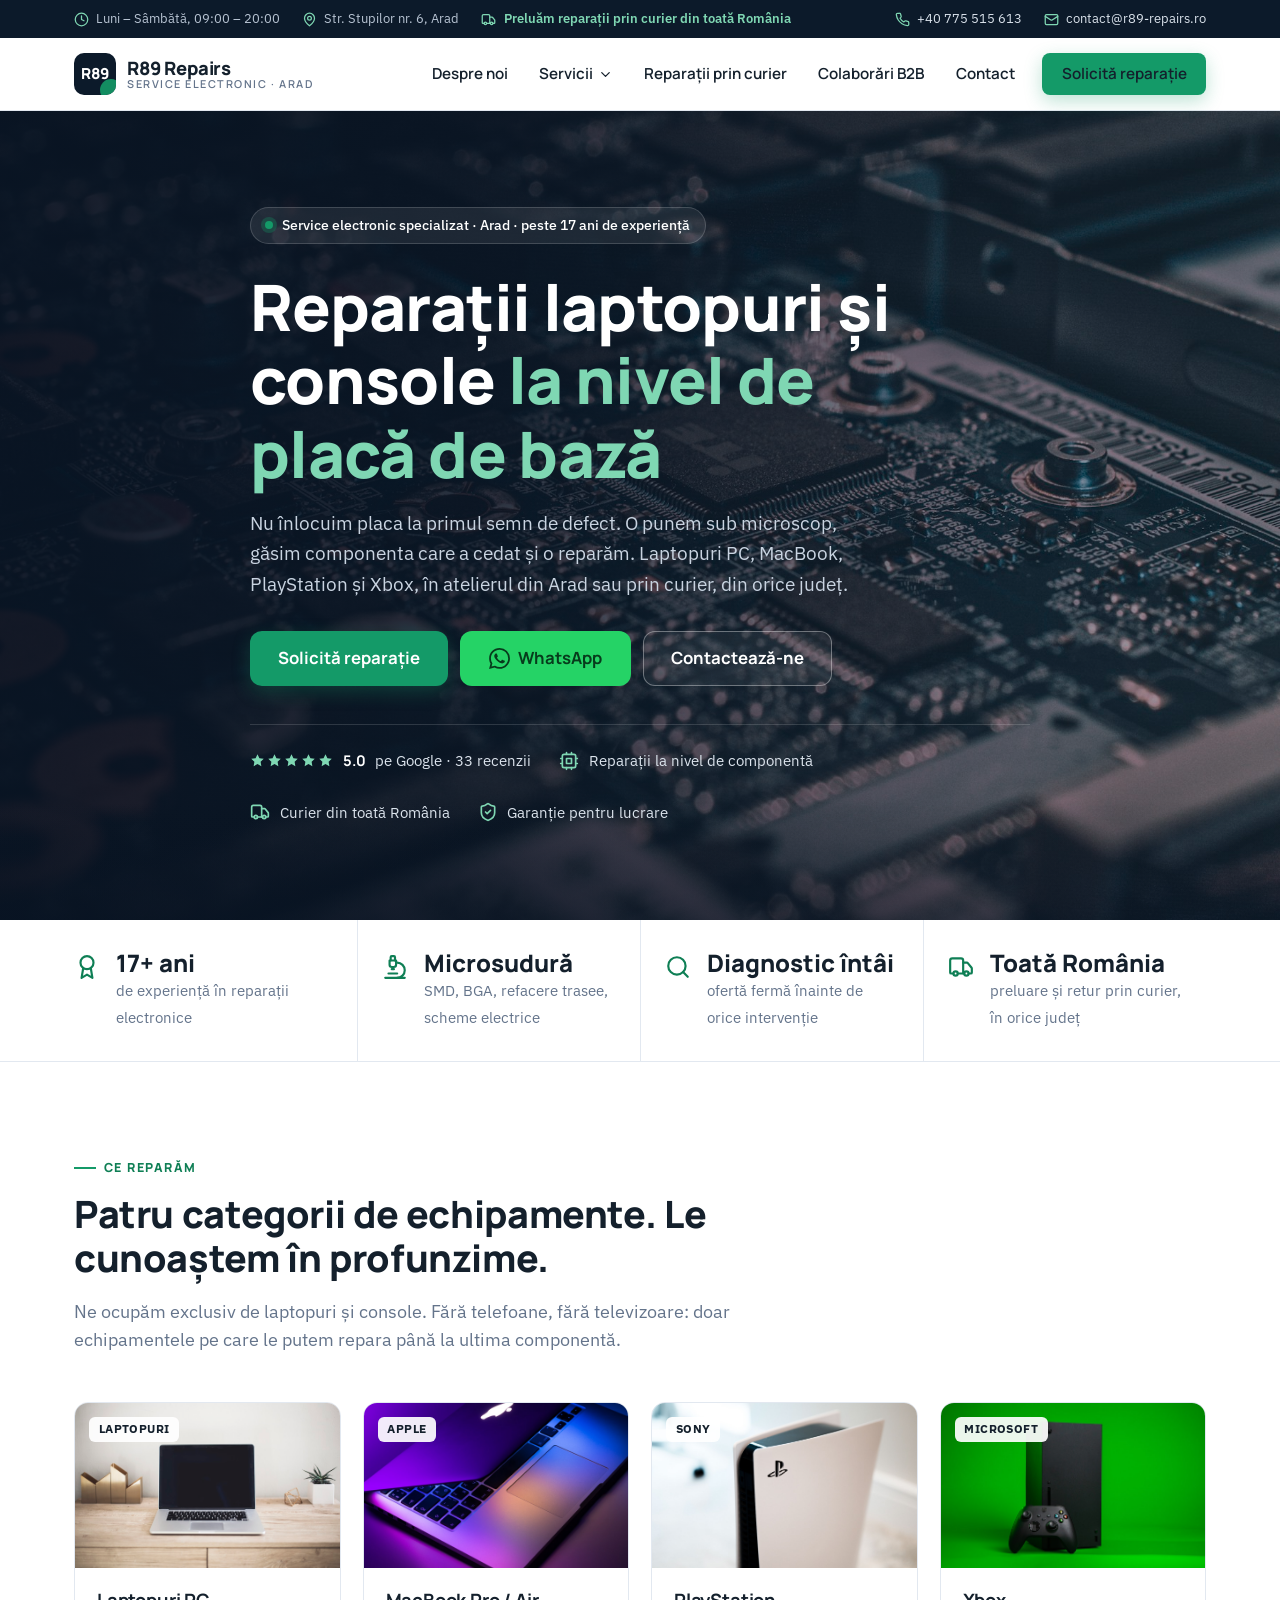
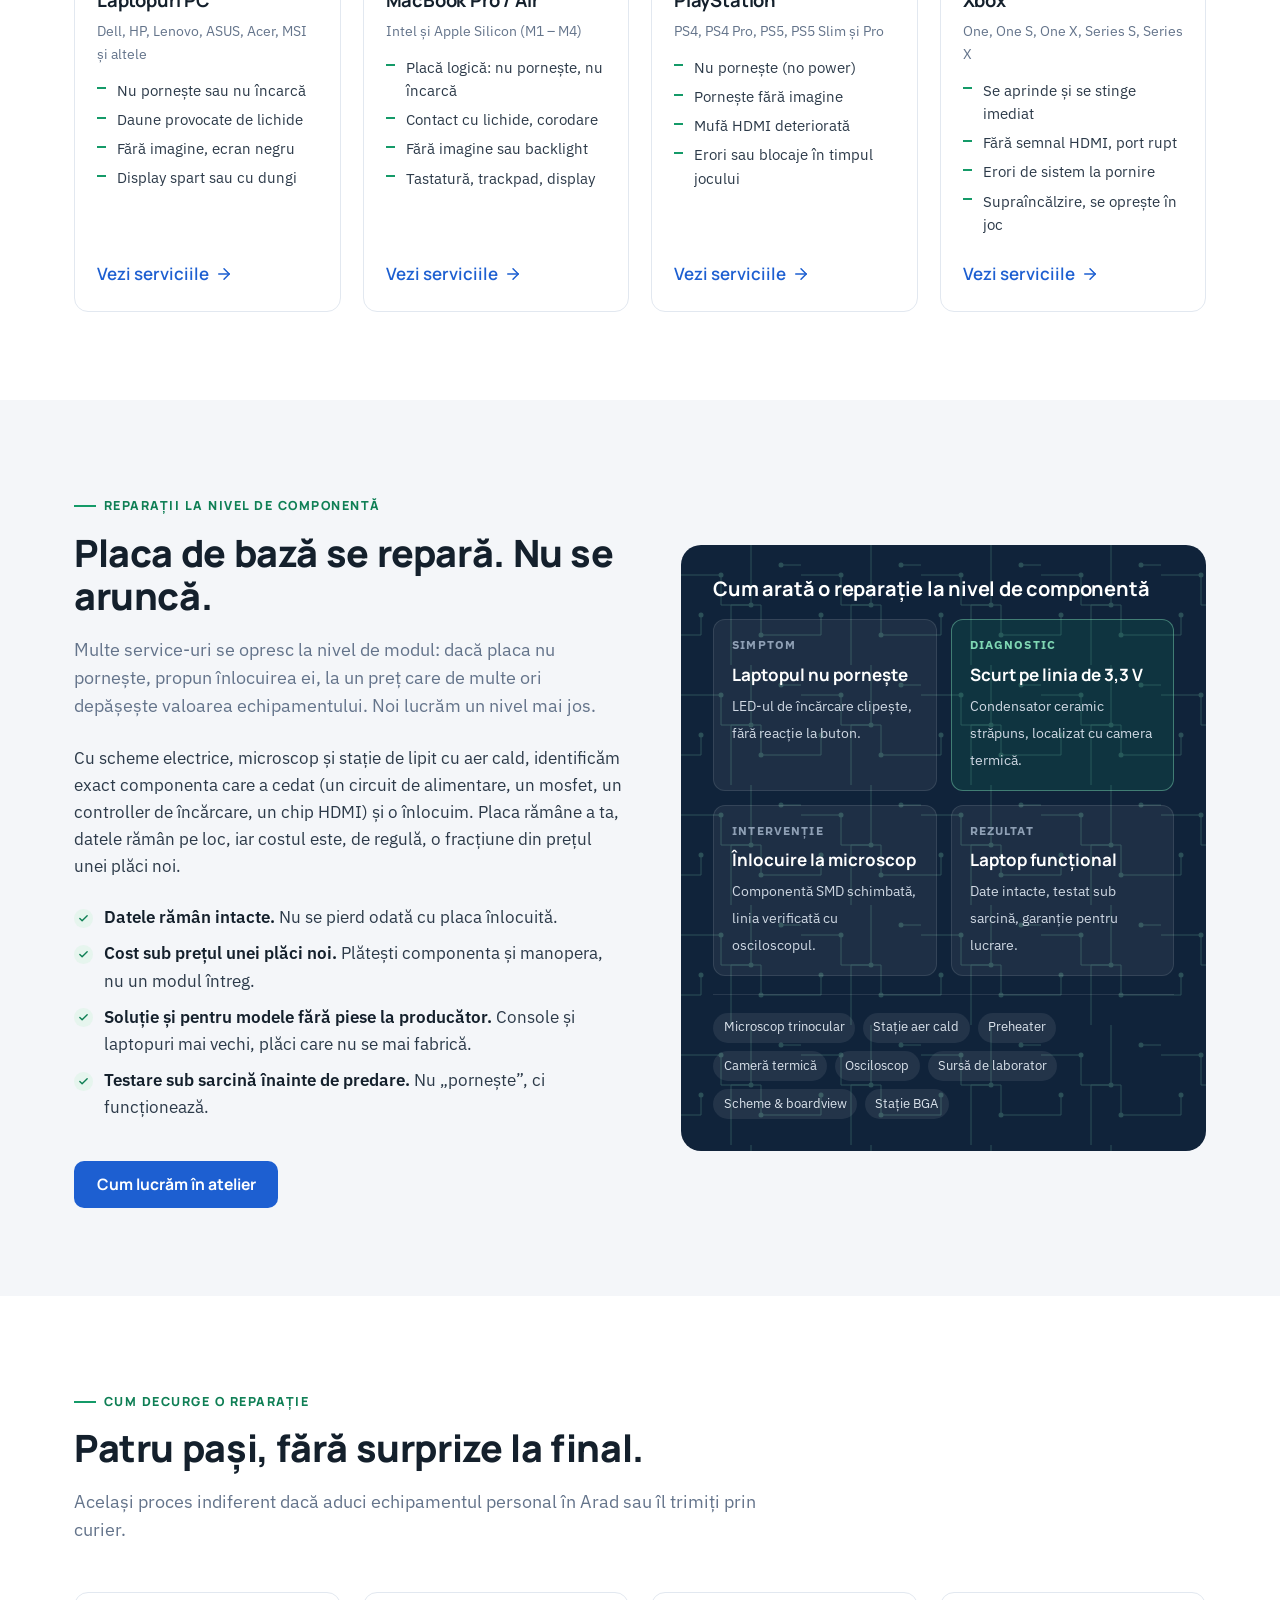
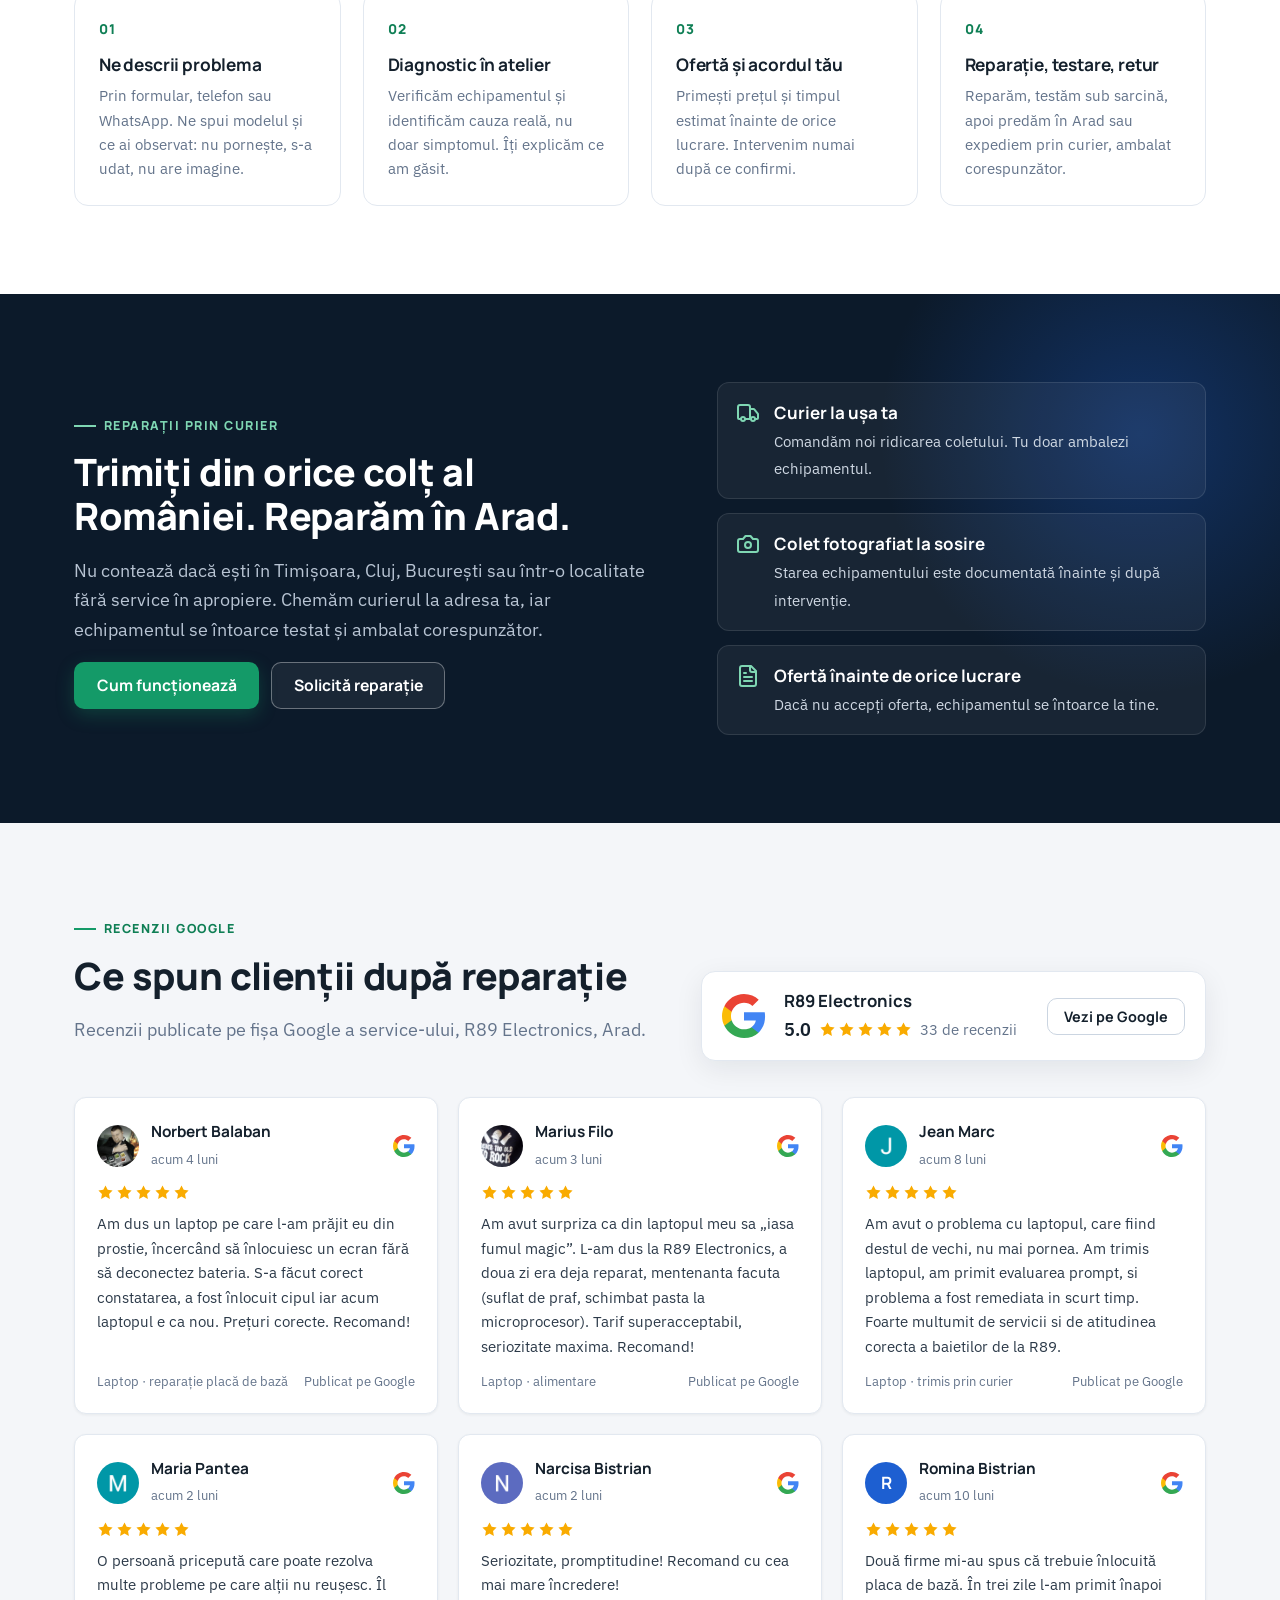
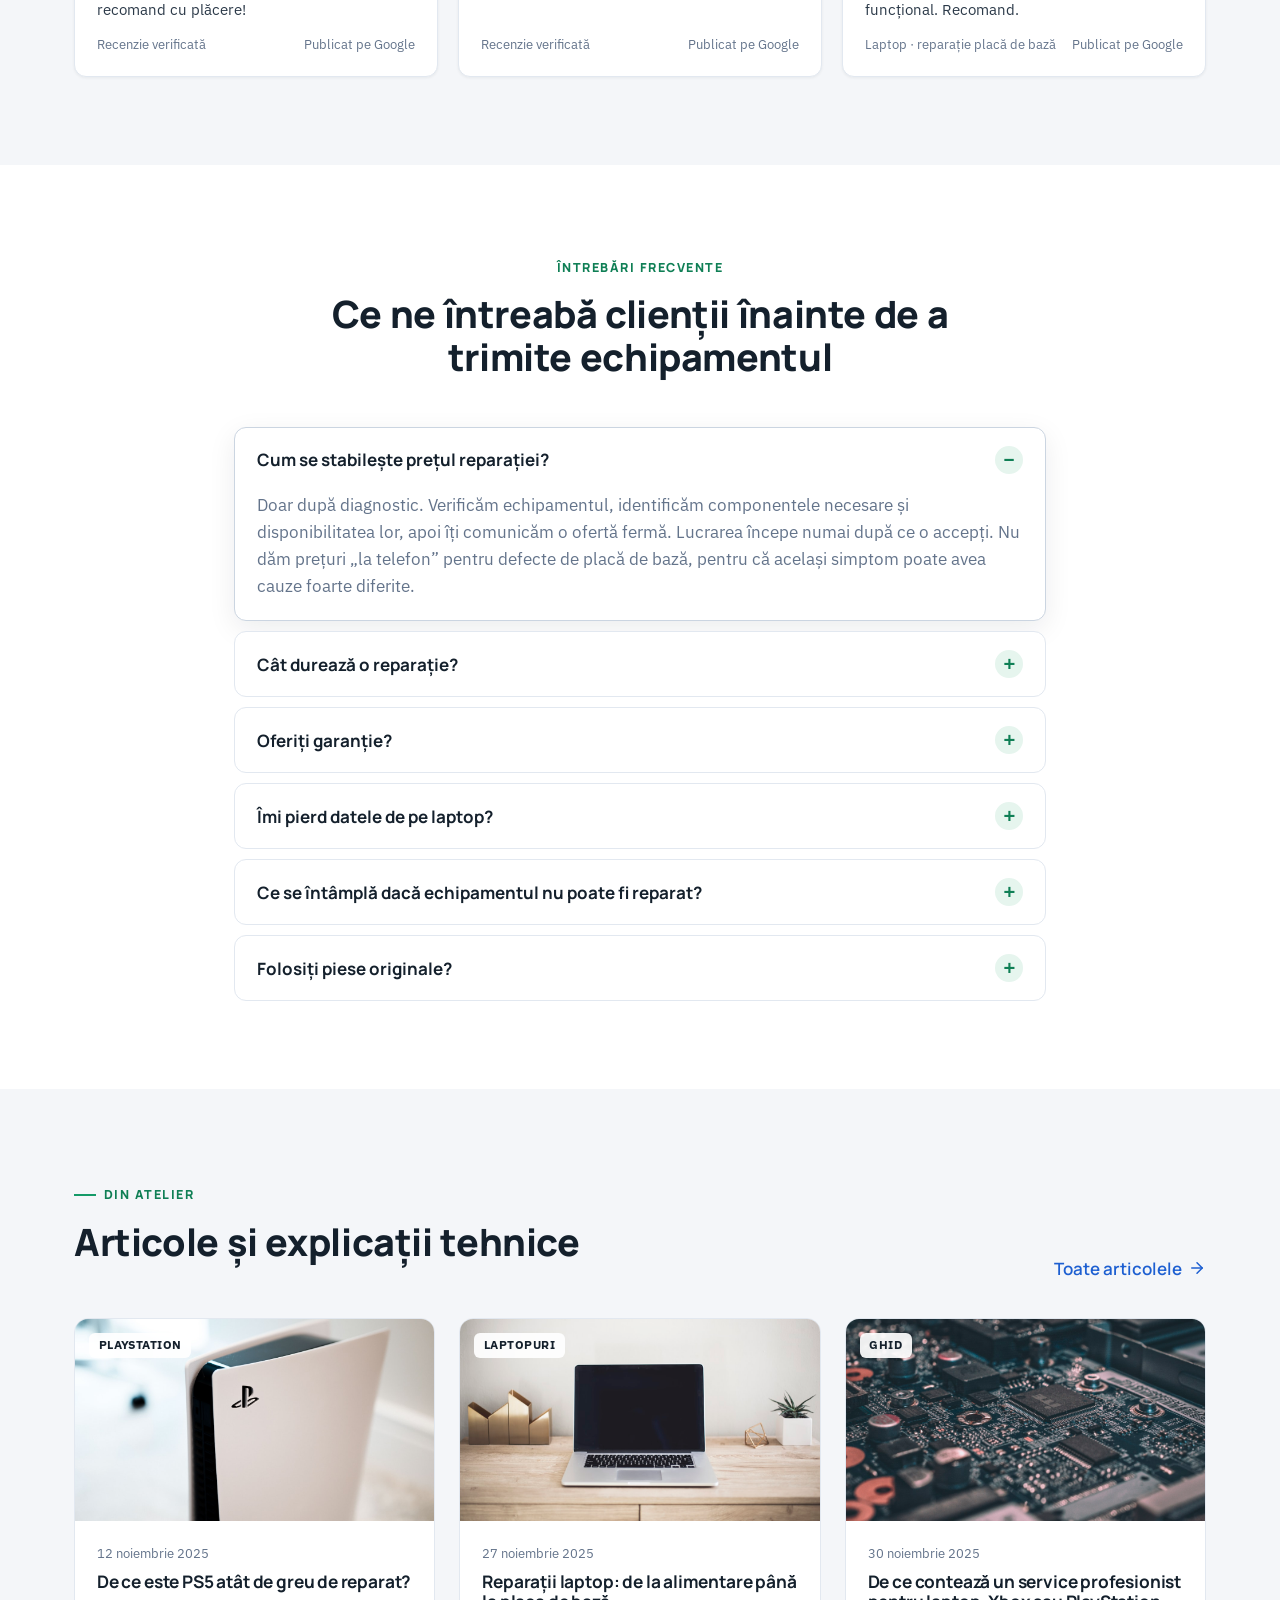
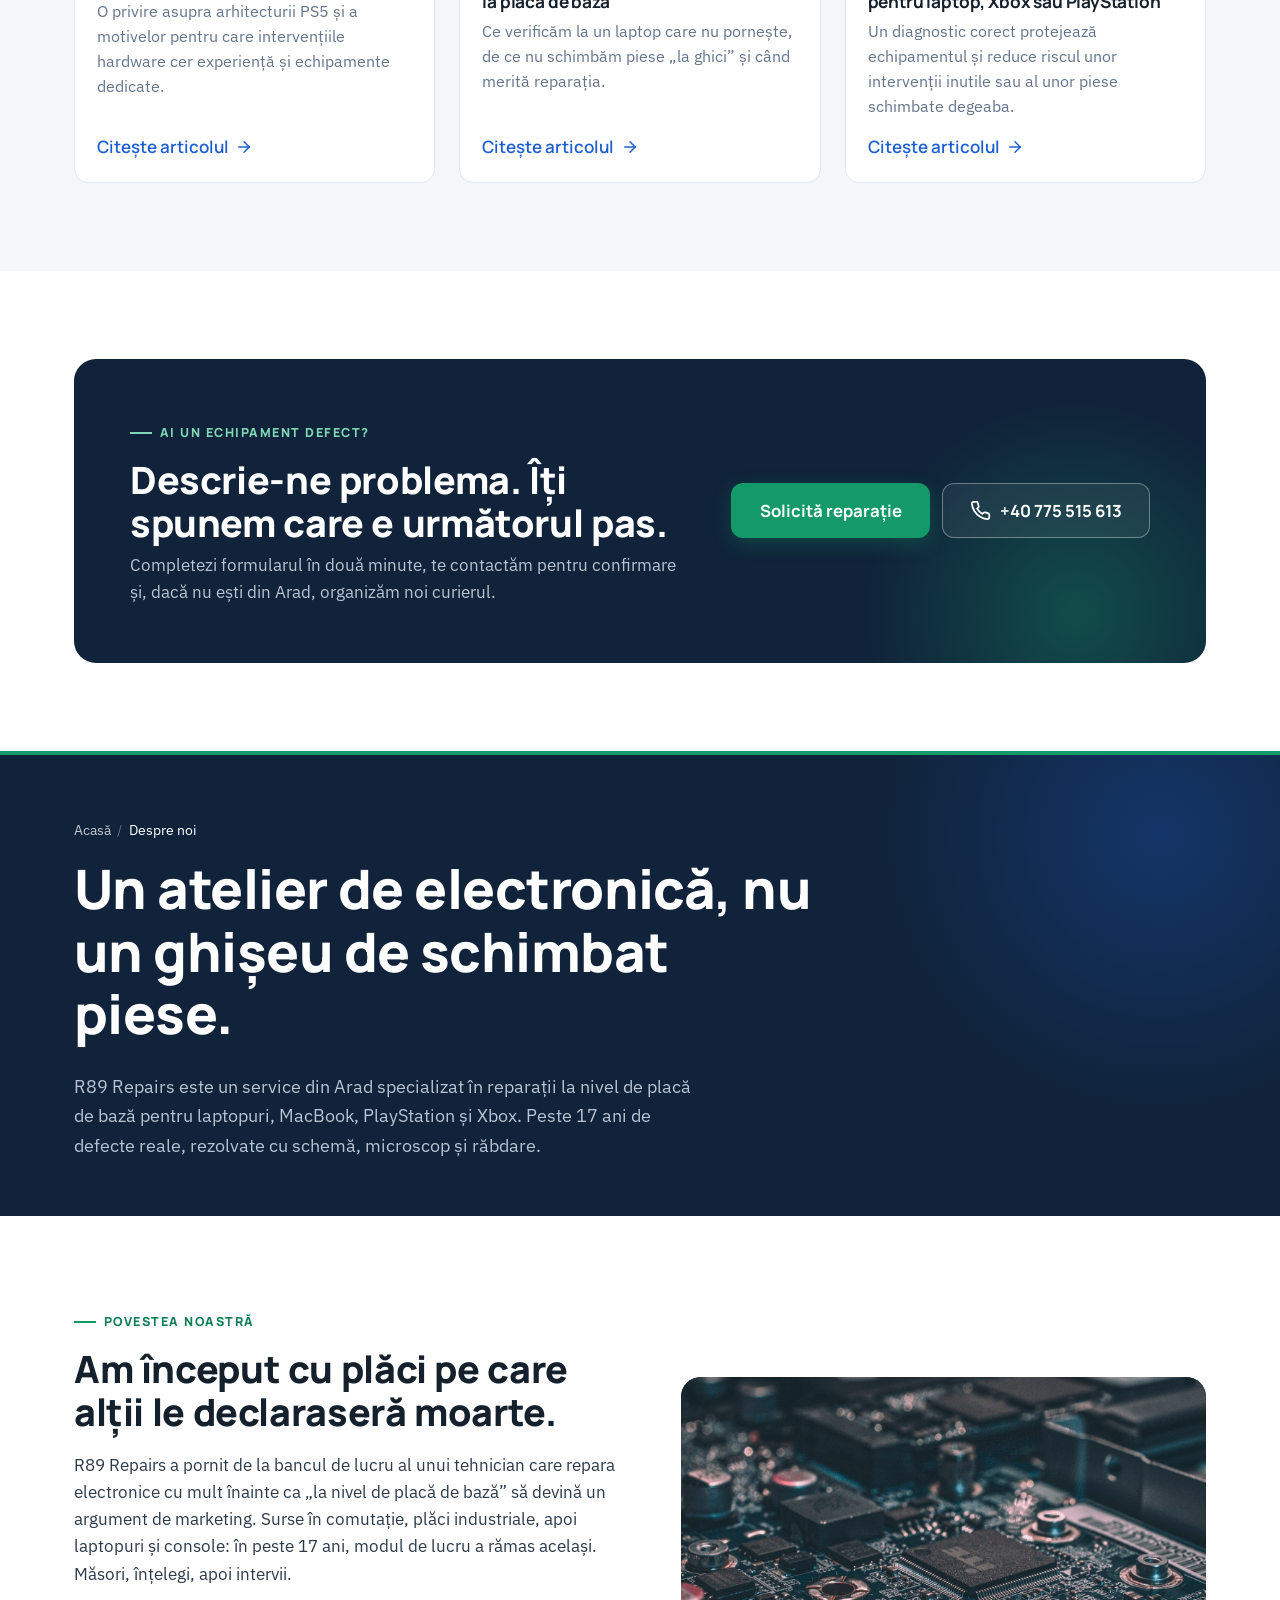
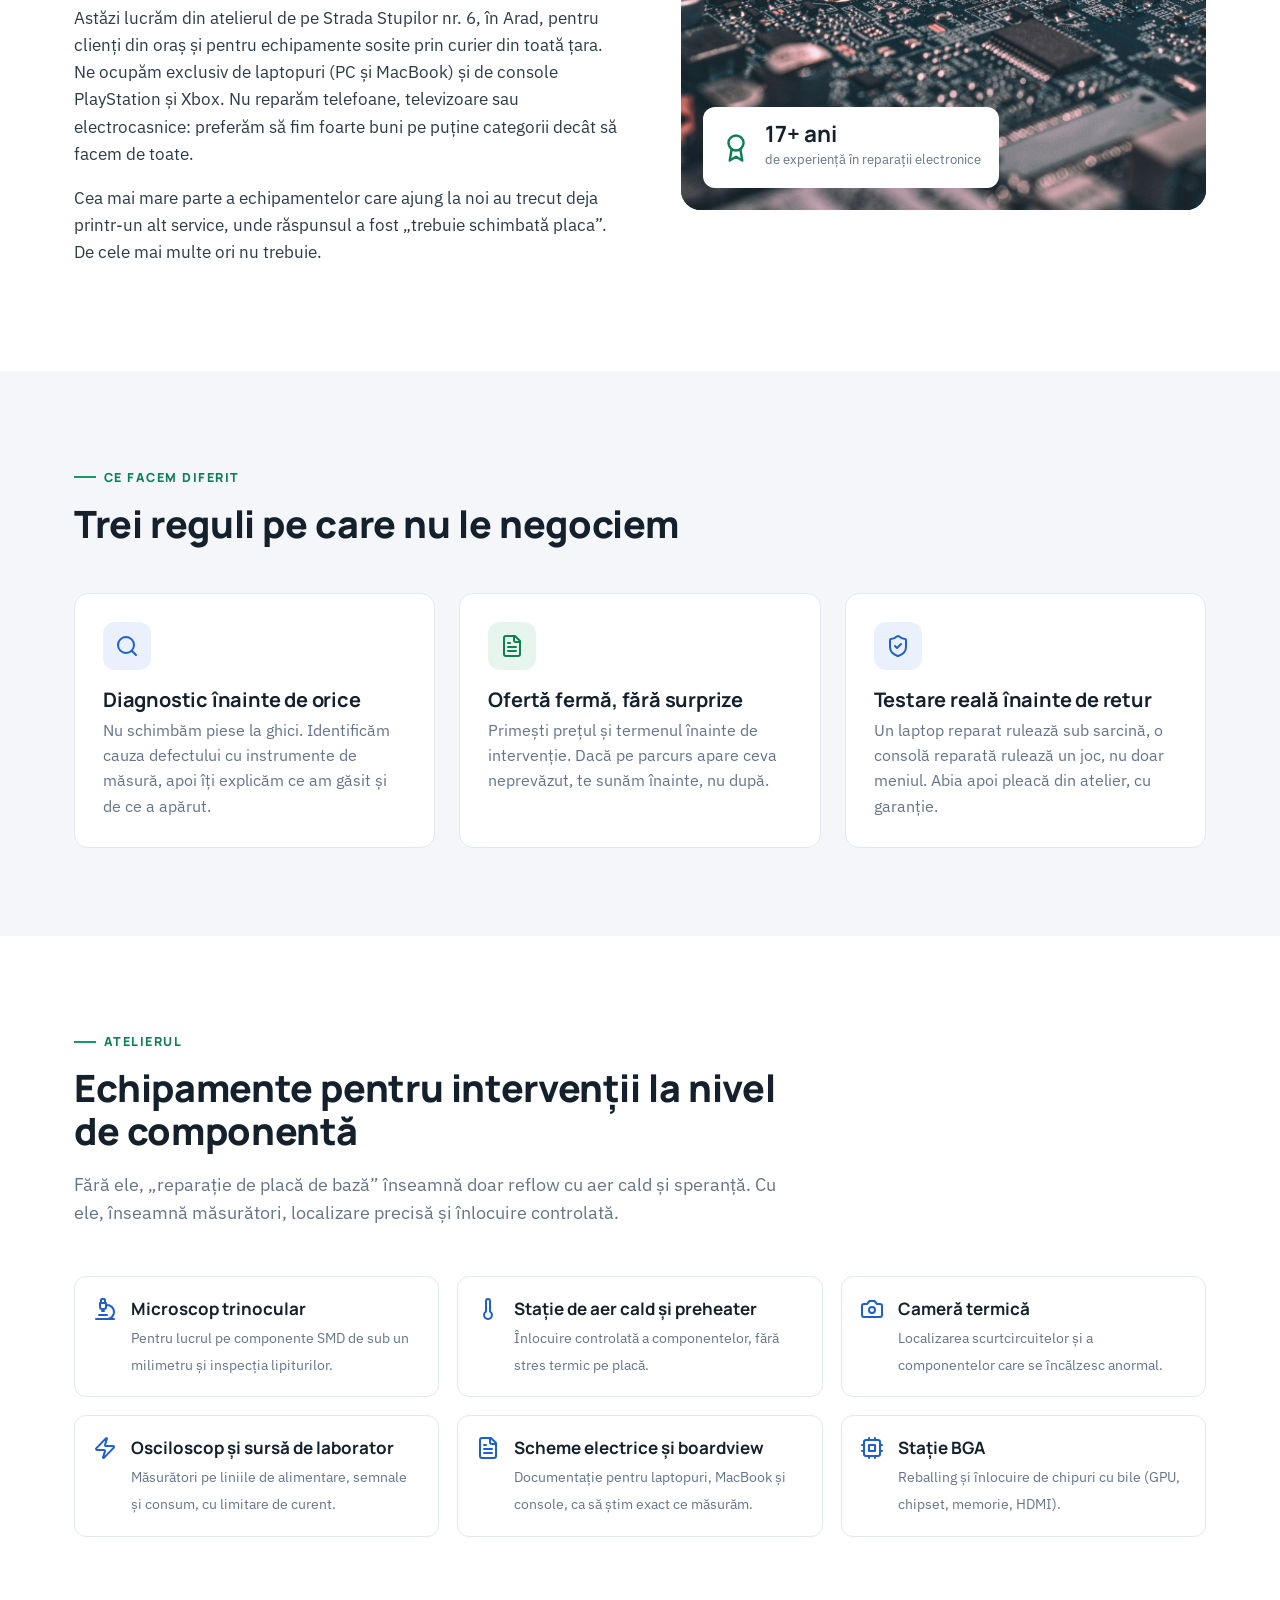
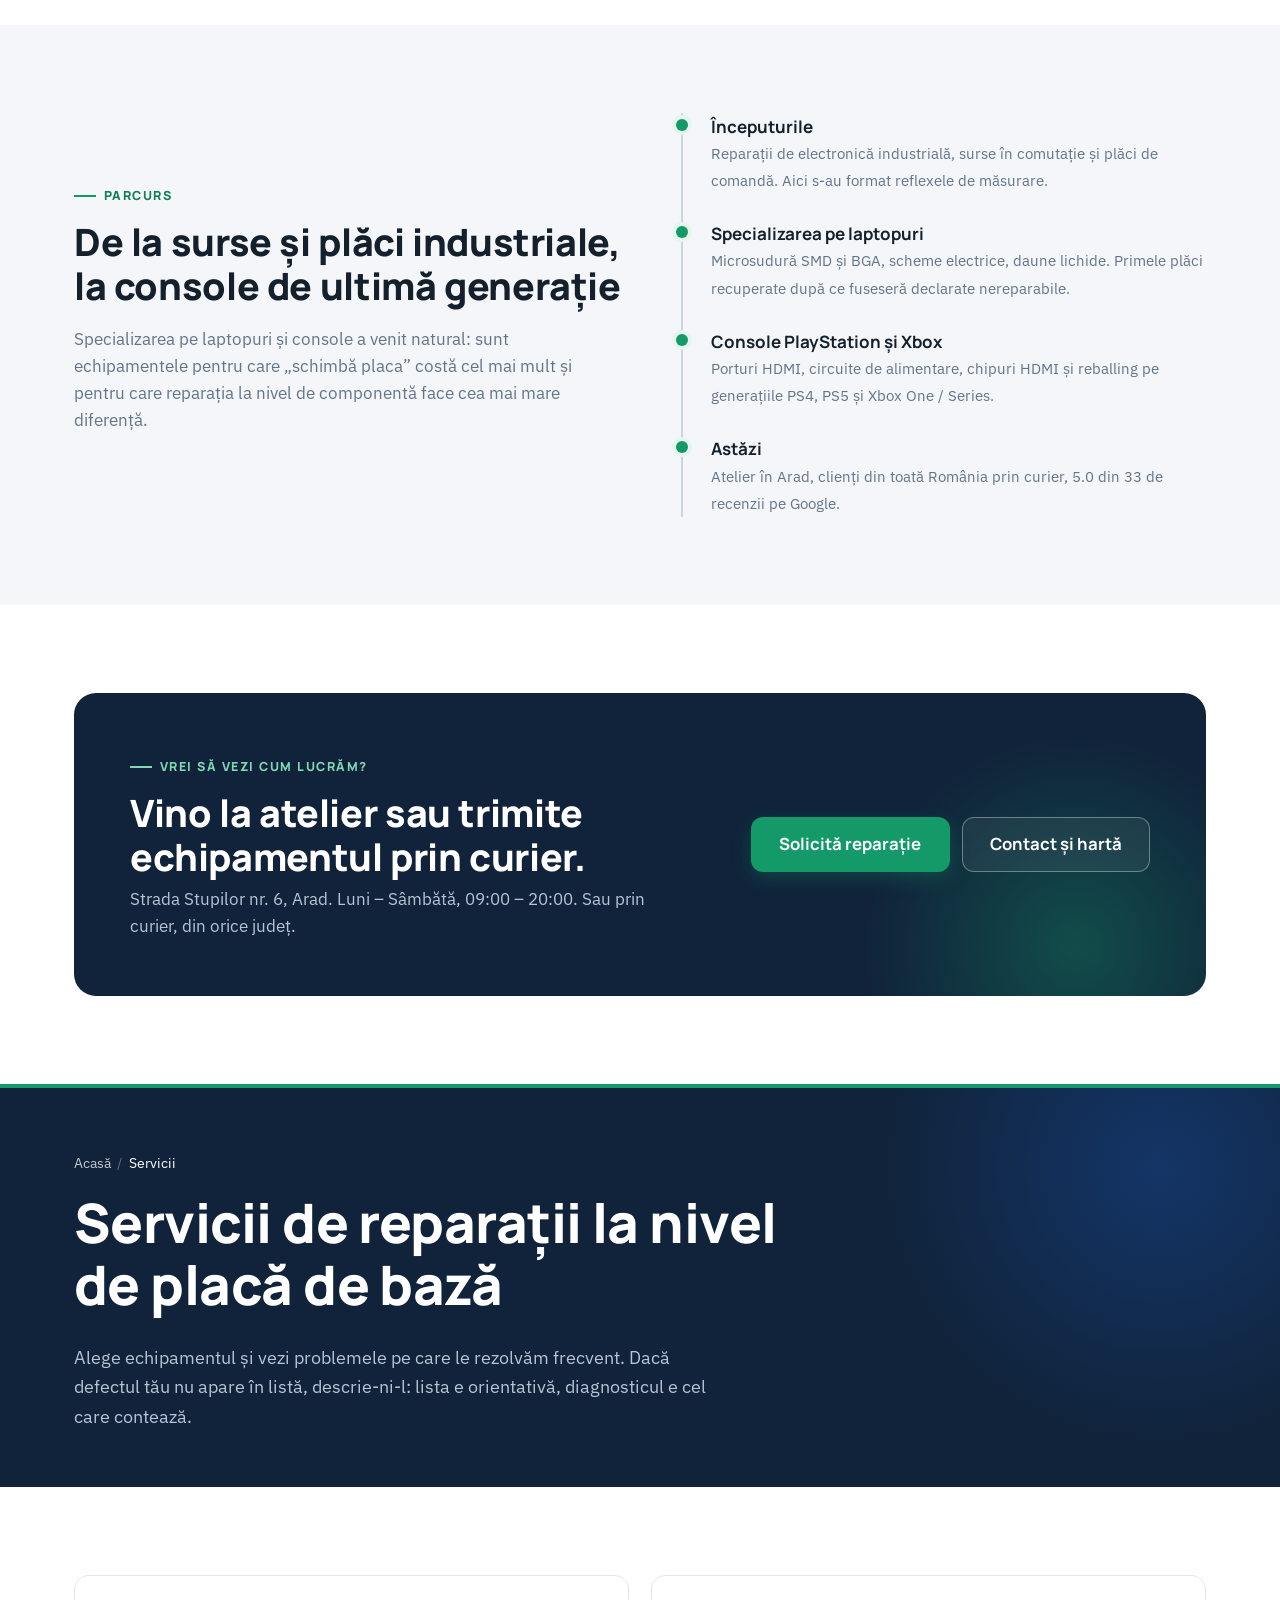
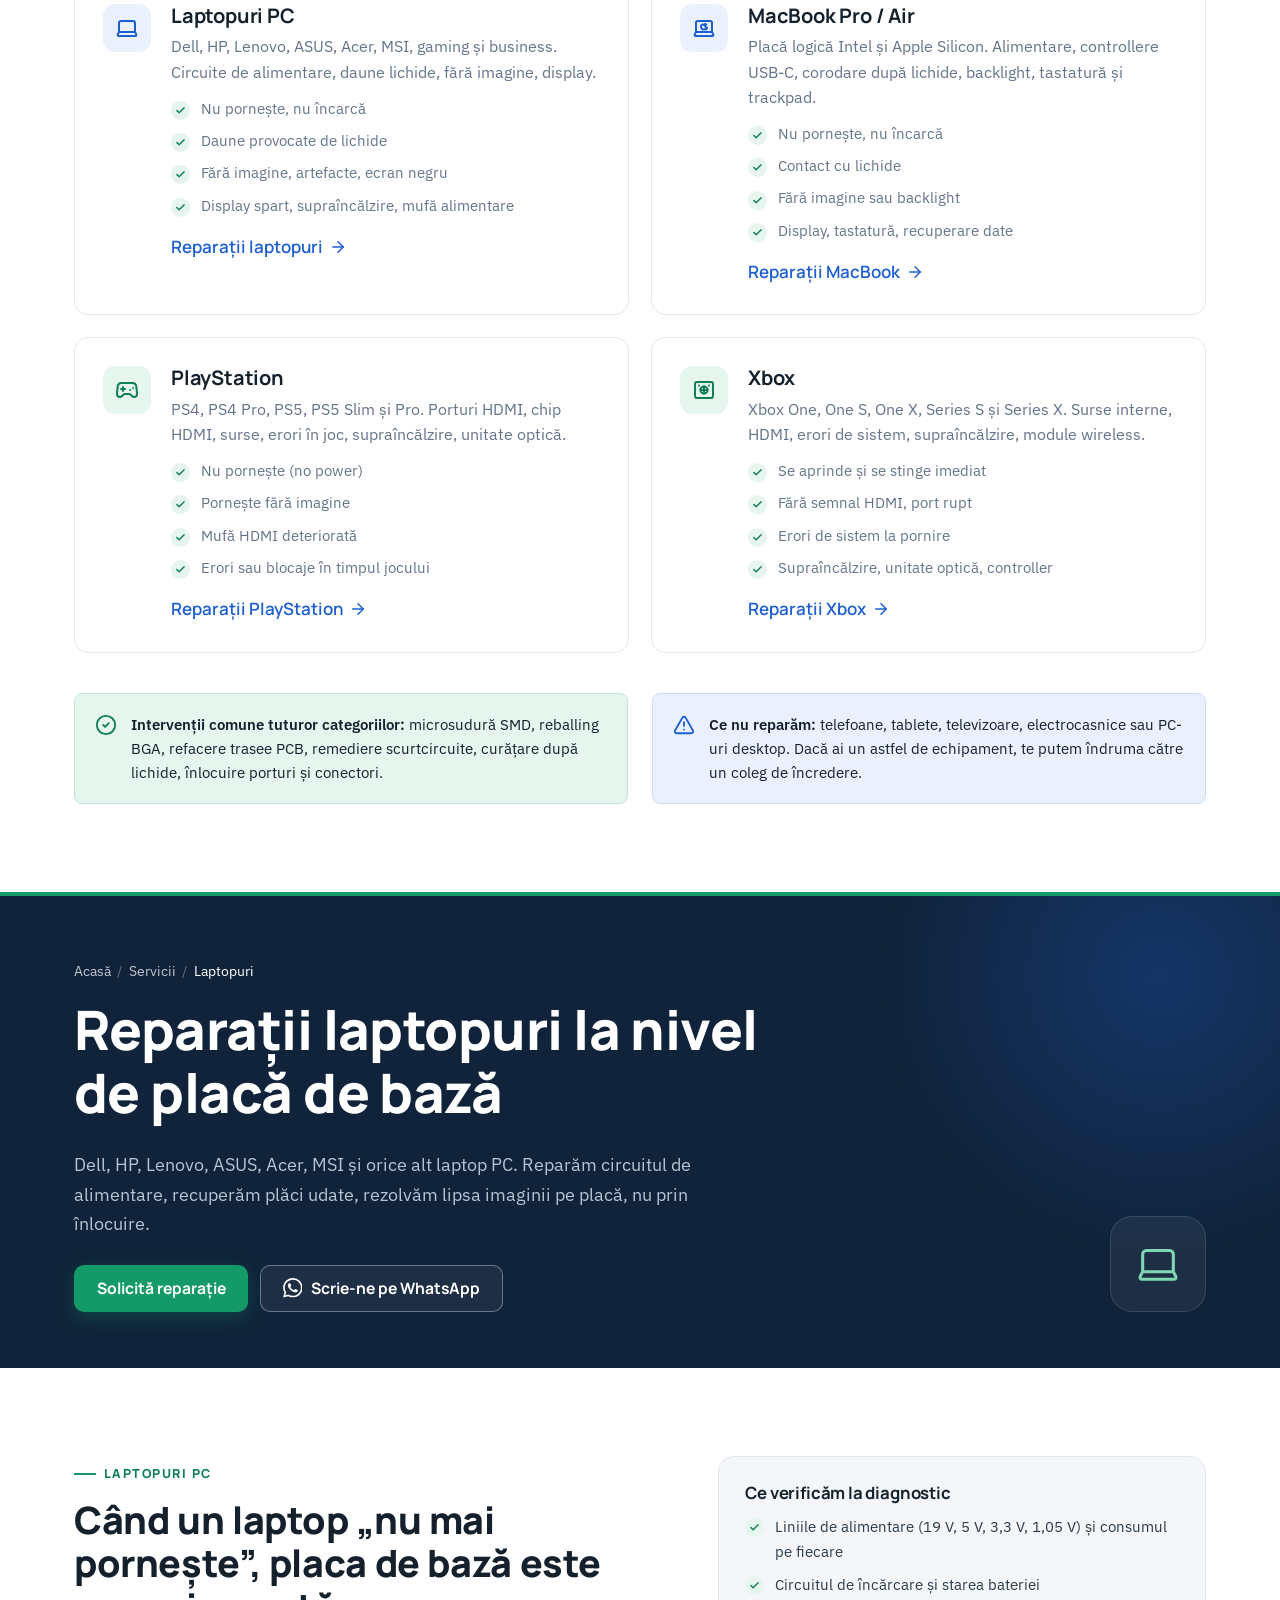
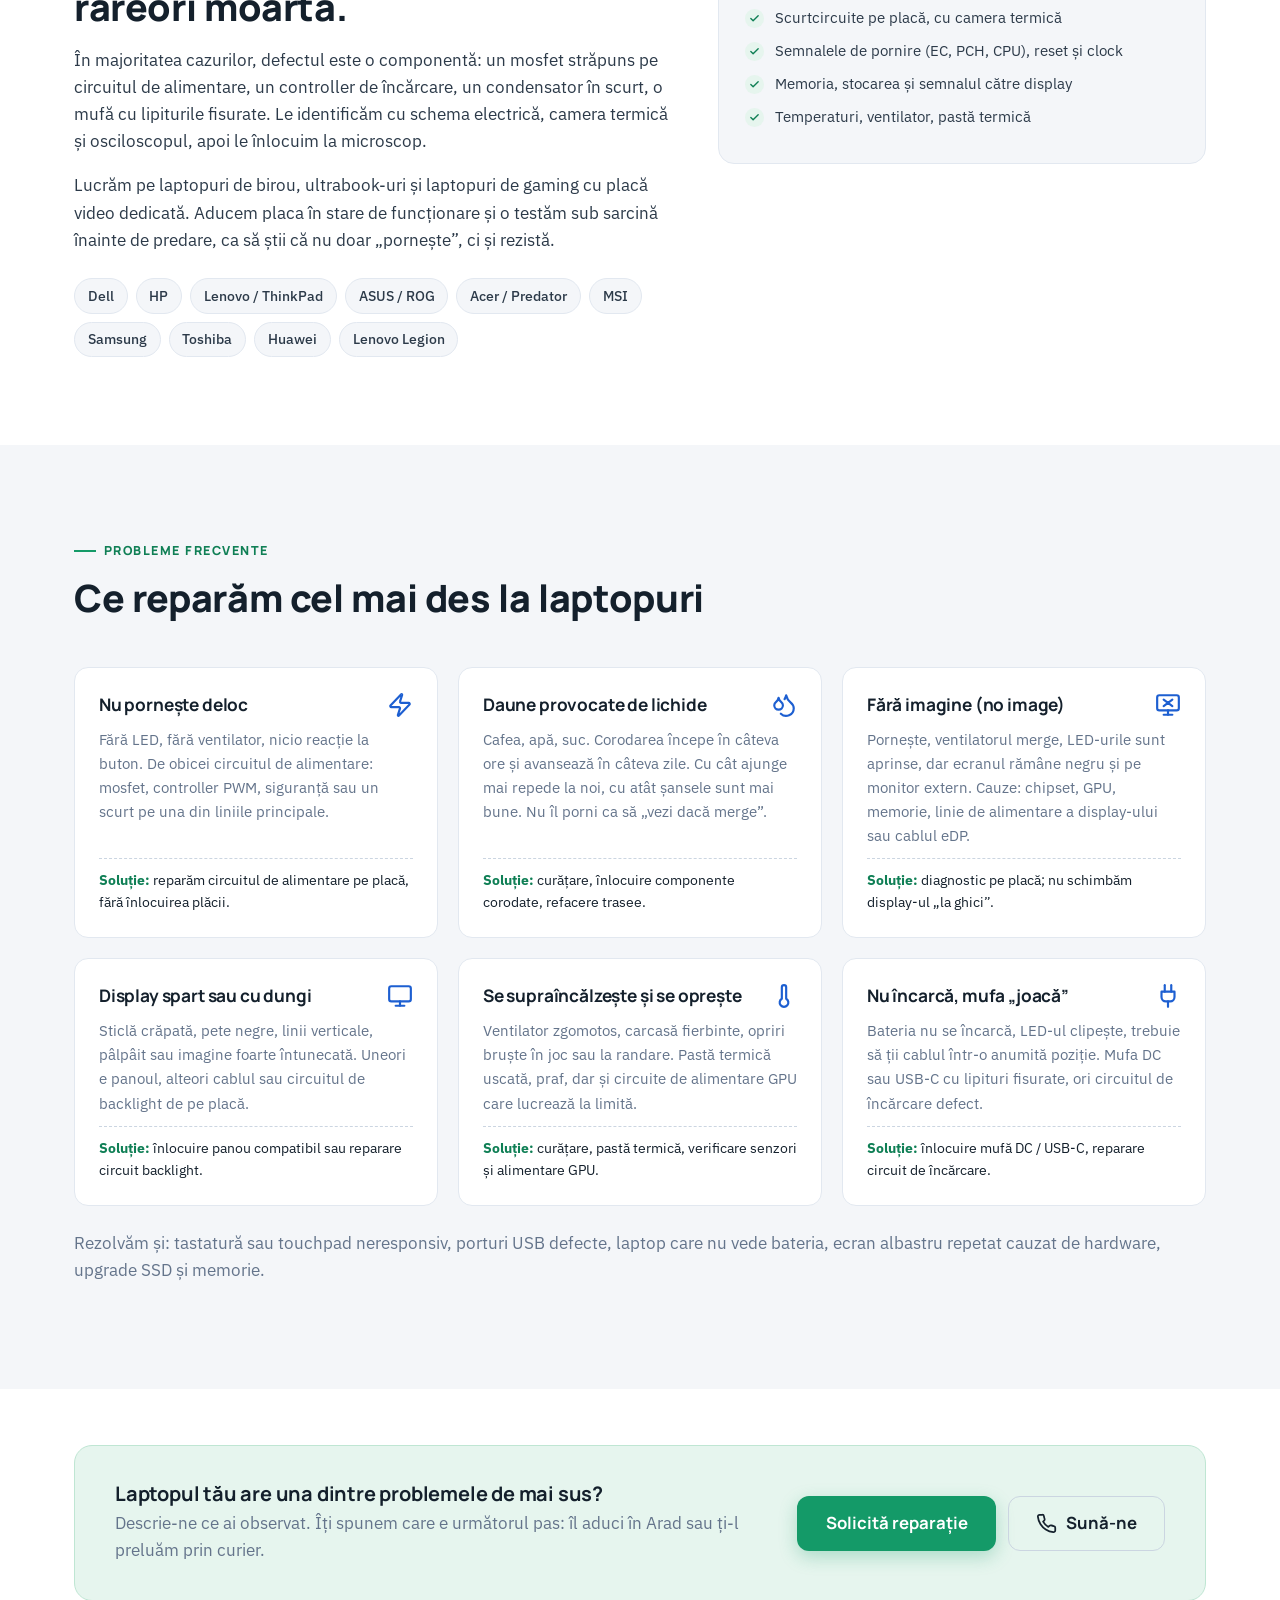
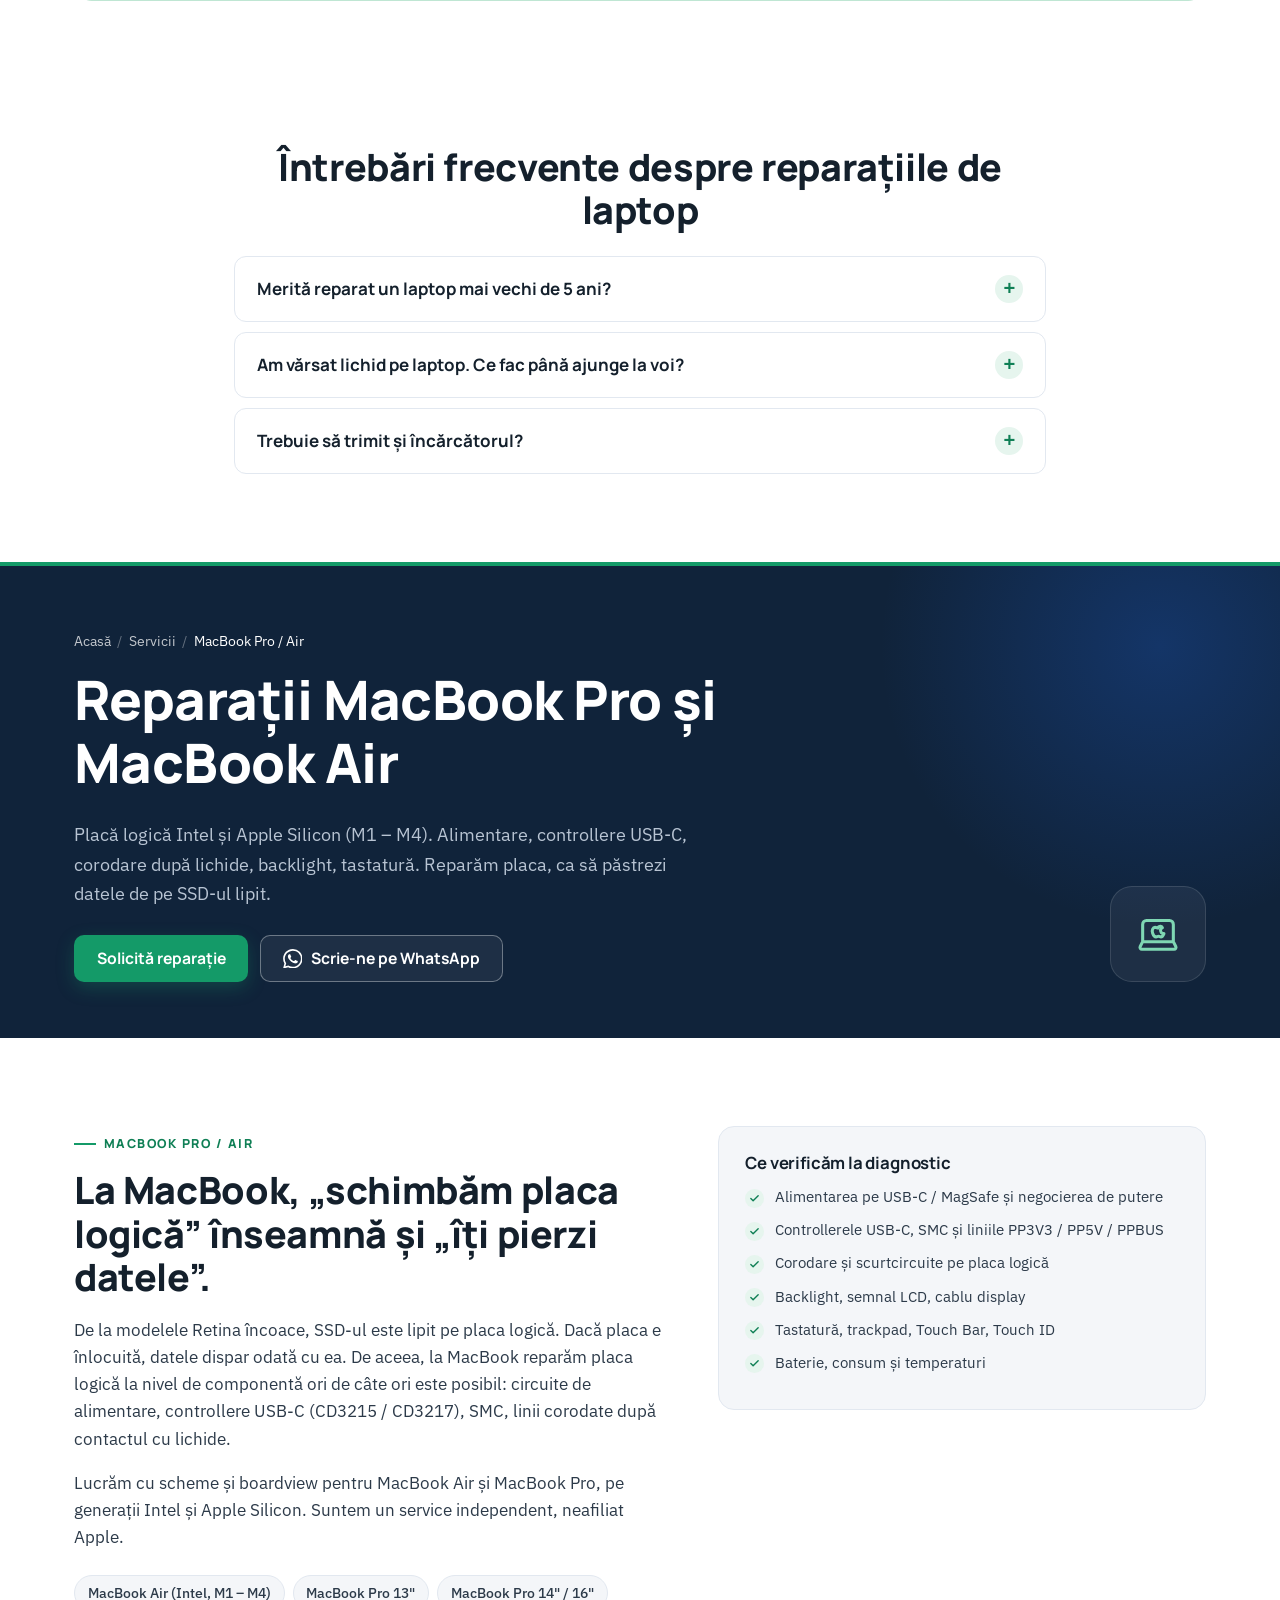
==== index.html @ 600772e9 "Mockup one-page R89 Repairs (HTML/CSS/JS) Pagini: Acasă, Despre noi, Servicii (Laptopuri, MacBook, P" ====
<!DOCTYPE html>
<html lang="ro">
<head>
<meta charset="utf-8">
<meta name="viewport" content="width=device-width, initial-scale=1">
<title>R89 Repairs – Reparații laptopuri și console la nivel de placă de bază | Arad</title>
<meta name="description" content="Service specializat în reparații laptopuri, MacBook, PlayStation și Xbox la nivel de placă de bază. Atelier în Arad, preluare prin curier din toată România. Peste 17 ani de experiență.">
<link rel="preconnect" href="https://fonts.googleapis.com">
<link rel="preconnect" href="https://fonts.gstatic.com" crossorigin>
<link href="https://fonts.googleapis.com/css2?family=Manrope:wght@600;700;800&family=IBM+Plex+Sans:wght@400;500;600&display=swap" rel="stylesheet">
<link rel="stylesheet" href="css/style.css">
</head>
<body>

<!-- ============================================================
     SPRITE ICONIȚE (inline SVG, refolosite cu <use href="#i-...">)
     La PHP: se mută în partials/icons.php și se include în header.
     ============================================================ -->
<svg xmlns="http://www.w3.org/2000/svg" style="display:none" aria-hidden="true">
  <symbol id="i-laptop" viewBox="0 0 24 24"><path d="M20 16V7a2 2 0 0 0-2-2H6a2 2 0 0 0-2 2v9m16 0H4m16 0 1.28 2.55a1 1 0 0 1-.9 1.45H3.62a1 1 0 0 1-.9-1.45L4 16"/></symbol>
  <symbol id="i-macbook" viewBox="0 0 24 24"><path d="M20 16V7a2 2 0 0 0-2-2H6a2 2 0 0 0-2 2v9m16 0H4m16 0 1.28 2.55a1 1 0 0 1-.9 1.45H3.62a1 1 0 0 1-.9-1.45L4 16"/><path d="M12 8.5c.8-.9 2-.7 2.3.2-.9.4-1.4 1.6-.6 2.6.5.5 1.1.5 1.4.5-.3.8-.9 1.7-1.6 1.7-.5 0-.6-.3-1.2-.3s-.8.3-1.3.3c-.7 0-1.5-1-1.8-1.9-.6-1.6.2-3 1.3-3.1.6 0 .9.4 1.5.4"/></symbol>
  <symbol id="i-gamepad" viewBox="0 0 24 24"><line x1="6" x2="10" y1="11" y2="11"/><line x1="8" x2="8" y1="9" y2="13"/><line x1="15" x2="15.01" y1="12" y2="12"/><line x1="18" x2="18.01" y1="10" y2="10"/><path d="M17.32 5H6.68a4 4 0 0 0-3.978 3.59c-.006.052-.01.101-.017.152C2.604 9.416 2 14.456 2 16a3 3 0 0 0 3 3c1 0 1.5-.5 2-1l1.414-1.414A2 2 0 0 1 9.828 16h4.344a2 2 0 0 1 1.414.586L17 18c.5.5 1 1 2 1a3 3 0 0 0 3-3c0-1.545-.604-6.584-.685-7.258-.007-.05-.011-.1-.017-.151A4 4 0 0 0 17.32 5z"/></symbol>
  <symbol id="i-console" viewBox="0 0 24 24"><rect x="3" y="4" width="18" height="16" rx="2"/><circle cx="12" cy="12" r="3.5"/><path d="M12 8.5v7M8.5 12h7"/><path d="M7 7.5h.01M17 7.5h.01"/></symbol>
  <symbol id="i-cpu" viewBox="0 0 24 24"><rect x="4" y="4" width="16" height="16" rx="2"/><rect x="9" y="9" width="6" height="6"/><path d="M15 2v2M15 20v2M2 15h2M2 9h2M20 15h2M20 9h2M9 2v2M9 20v2"/></symbol>
  <symbol id="i-truck" viewBox="0 0 24 24"><path d="M14 18V6a2 2 0 0 0-2-2H4a2 2 0 0 0-2 2v11a1 1 0 0 0 1 1h2"/><path d="M15 18H9"/><path d="M19 18h2a1 1 0 0 0 1-1v-3.65a1 1 0 0 0-.22-.624l-3.48-4.35A1 1 0 0 0 17.52 8H14"/><circle cx="17" cy="18" r="2"/><circle cx="7" cy="18" r="2"/></symbol>
  <symbol id="i-shield" viewBox="0 0 24 24"><path d="M20 13c0 5-3.5 7.5-7.66 8.95a1 1 0 0 1-.67-.01C7.5 20.5 4 18 4 13V6a1 1 0 0 1 1-1c2 0 4.5-1.2 6.24-2.72a1.17 1.17 0 0 1 1.52 0C14.51 3.81 17 5 19 5a1 1 0 0 1 1 1z"/><path d="m9 12 2 2 4-4"/></symbol>
  <symbol id="i-phone" viewBox="0 0 24 24"><path d="M22 16.92v3a2 2 0 0 1-2.18 2 19.79 19.79 0 0 1-8.63-3.07 19.5 19.5 0 0 1-6-6 19.79 19.79 0 0 1-3.07-8.67A2 2 0 0 1 4.11 2h3a2 2 0 0 1 2 1.72 12.84 12.84 0 0 0 .7 2.81 2 2 0 0 1-.45 2.11L8.09 9.91a16 16 0 0 0 6 6l1.27-1.27a2 2 0 0 1 2.11-.45 12.84 12.84 0 0 0 2.81.7A2 2 0 0 1 22 16.92z"/></symbol>
  <symbol id="i-mail" viewBox="0 0 24 24"><rect width="20" height="16" x="2" y="4" rx="2"/><path d="m22 7-8.97 5.7a1.94 1.94 0 0 1-2.06 0L2 7"/></symbol>
  <symbol id="i-pin" viewBox="0 0 24 24"><path d="M20 10c0 6-8 12-8 12s-8-6-8-12a8 8 0 0 1 16 0Z"/><circle cx="12" cy="10" r="3"/></symbol>
  <symbol id="i-clock" viewBox="0 0 24 24"><circle cx="12" cy="12" r="10"/><polyline points="12 6 12 12 16 14"/></symbol>
  <symbol id="i-check" viewBox="0 0 24 24"><polyline points="20 6 9 17 4 12"/></symbol>
  <symbol id="i-check-circle" viewBox="0 0 24 24"><circle cx="12" cy="12" r="10"/><path d="m9 12 2 2 4-4"/></symbol>
  <symbol id="i-arrow" viewBox="0 0 24 24"><path d="M5 12h14"/><path d="m12 5 7 7-7 7"/></symbol>
  <symbol id="i-chevron" viewBox="0 0 24 24"><path d="m6 9 6 6 6-6"/></symbol>
  <symbol id="i-menu" viewBox="0 0 24 24"><line x1="4" x2="20" y1="12" y2="12"/><line x1="4" x2="20" y1="6" y2="6"/><line x1="4" x2="20" y1="18" y2="18"/></symbol>
  <symbol id="i-close" viewBox="0 0 24 24"><path d="M18 6 6 18"/><path d="m6 6 12 12"/></symbol>
  <symbol id="i-search" viewBox="0 0 24 24"><circle cx="11" cy="11" r="8"/><path d="m21 21-4.3-4.3"/></symbol>
  <symbol id="i-package" viewBox="0 0 24 24"><path d="m7.5 4.27 9 5.15"/><path d="M21 8a2 2 0 0 0-1-1.73l-7-4a2 2 0 0 0-2 0l-7 4A2 2 0 0 0 3 8v8a2 2 0 0 0 1 1.73l7 4a2 2 0 0 0 2 0l7-4A2 2 0 0 0 21 16Z"/><path d="m3.3 7 8.7 5 8.7-5"/><path d="M12 22V12"/></symbol>
  <symbol id="i-microscope" viewBox="0 0 24 24"><path d="M6 18h8"/><path d="M3 22h18"/><path d="M14 22a7 7 0 1 0 0-14h-1"/><path d="M9 14h2"/><path d="M9 12a2 2 0 0 1-2-2V6h6v4a2 2 0 0 1-2 2Z"/><path d="M12 6V3a1 1 0 0 0-1-1H9a1 1 0 0 0-1 1v3"/></symbol>
  <symbol id="i-zap" viewBox="0 0 24 24"><path d="M4 14a1 1 0 0 1-.78-1.63l9.9-10.2a.5.5 0 0 1 .86.46l-1.92 6.02A1 1 0 0 0 13 10h7a1 1 0 0 1 .78 1.63l-9.9 10.2a.5.5 0 0 1-.86-.46l1.92-6.02A1 1 0 0 0 11 14z"/></symbol>
  <symbol id="i-drop" viewBox="0 0 24 24"><path d="M7 16.3c2.2 0 4-1.83 4-4.05 0-1.16-.57-2.26-1.71-3.19S7.29 6.75 7 5.3c-.29 1.45-1.14 2.84-2.29 3.76S3 11.1 3 12.25c0 2.22 1.8 4.05 4 4.05z"/><path d="M12.56 6.6A10.97 10.97 0 0 0 14 3.02c.5 2.5 2 4.9 4 6.5s3 3.5 3 5.5a6.98 6.98 0 0 1-11.91 4.97"/></symbol>
  <symbol id="i-monitor" viewBox="0 0 24 24"><rect width="20" height="14" x="2" y="3" rx="2"/><line x1="8" x2="16" y1="21" y2="21"/><line x1="12" x2="12" y1="17" y2="21"/></symbol>
  <symbol id="i-monitor-off" viewBox="0 0 24 24"><rect width="20" height="14" x="2" y="3" rx="2"/><line x1="8" x2="16" y1="21" y2="21"/><line x1="12" x2="12" y1="17" y2="21"/><path d="m8 7 8 6M16 7l-8 6"/></symbol>
  <symbol id="i-thermo" viewBox="0 0 24 24"><path d="M14 4v10.54a4 4 0 1 1-4 0V4a2 2 0 0 1 4 0Z"/></symbol>
  <symbol id="i-plug" viewBox="0 0 24 24"><path d="M12 22v-5"/><path d="M9 8V2"/><path d="M15 8V2"/><path d="M18 8v5a4 4 0 0 1-4 4h-4a4 4 0 0 1-4-4V8Z"/></symbol>
  <symbol id="i-hdmi" viewBox="0 0 24 24"><path d="M3 9h18v5l-2 2H5l-2-2z"/><path d="M7 11.5h10"/><path d="M9 16v2h6v-2"/></symbol>
  <symbol id="i-disc" viewBox="0 0 24 24"><circle cx="12" cy="12" r="10"/><circle cx="12" cy="12" r="2"/></symbol>
  <symbol id="i-alert" viewBox="0 0 24 24"><path d="m21.73 18-8-14a2 2 0 0 0-3.48 0l-8 14A2 2 0 0 0 4 21h16a2 2 0 0 0 1.73-3Z"/><path d="M12 9v4"/><path d="M12 17h.01"/></symbol>
  <symbol id="i-wifi" viewBox="0 0 24 24"><path d="M12 20h.01"/><path d="M2 8.82a15 15 0 0 1 20 0"/><path d="M5 12.859a10 10 0 0 1 14 0"/><path d="M8.5 16.429a5 5 0 0 1 7 0"/></symbol>
  <symbol id="i-building" viewBox="0 0 24 24"><path d="M6 22V4a2 2 0 0 1 2-2h8a2 2 0 0 1 2 2v18Z"/><path d="M6 12H4a2 2 0 0 0-2 2v6a2 2 0 0 0 2 2h2"/><path d="M18 9h2a2 2 0 0 1 2 2v9a2 2 0 0 1-2 2h-2"/><path d="M10 6h4"/><path d="M10 10h4"/><path d="M10 14h4"/><path d="M10 18h4"/></symbol>
  <symbol id="i-users" viewBox="0 0 24 24"><path d="M16 21v-2a4 4 0 0 0-4-4H6a4 4 0 0 0-4 4v2"/><circle cx="9" cy="7" r="4"/><path d="M22 21v-2a4 4 0 0 0-3-3.87"/><path d="M16 3.13a4 4 0 0 1 0 7.75"/></symbol>
  <symbol id="i-file" viewBox="0 0 24 24"><path d="M15 2H6a2 2 0 0 0-2 2v16a2 2 0 0 0 2 2h12a2 2 0 0 0 2-2V7Z"/><path d="M14 2v4a2 2 0 0 0 2 2h4"/><path d="M10 9H8"/><path d="M16 13H8"/><path d="M16 17H8"/></symbol>
  <symbol id="i-camera" viewBox="0 0 24 24"><path d="M14.5 4h-5L7 7H4a2 2 0 0 0-2 2v9a2 2 0 0 0 2 2h16a2 2 0 0 0 2-2V9a2 2 0 0 0-2-2h-3l-2.5-3z"/><circle cx="12" cy="13" r="3"/></symbol>
  <symbol id="i-wrench" viewBox="0 0 24 24"><path d="M14.7 6.3a1 1 0 0 0 0 1.4l1.6 1.6a1 1 0 0 0 1.4 0l3.77-3.77a6 6 0 0 1-7.94 7.94l-6.91 6.91a2.12 2.12 0 0 1-3-3l6.91-6.91a6 6 0 0 1 7.94-7.94l-3.76 3.76z"/></symbol>
  <symbol id="i-keyboard" viewBox="0 0 24 24"><rect width="20" height="16" x="2" y="4" rx="2"/><path d="M6 8h.01"/><path d="M10 8h.01"/><path d="M14 8h.01"/><path d="M18 8h.01"/><path d="M8 12h.01"/><path d="M12 12h.01"/><path d="M16 12h.01"/><path d="M7 16h10"/></symbol>
  <symbol id="i-battery" viewBox="0 0 24 24"><rect width="16" height="10" x="2" y="7" rx="2" ry="2"/><line x1="22" x2="22" y1="11" y2="13"/><path d="M6 11v2M10 11v2"/></symbol>
  <symbol id="i-database" viewBox="0 0 24 24"><ellipse cx="12" cy="5" rx="9" ry="3"/><path d="M3 5v14a9 3 0 0 0 18 0V5"/><path d="M3 12a9 3 0 0 0 18 0"/></symbol>
  <symbol id="i-store" viewBox="0 0 24 24"><path d="m2 7 1.7-4.3A1 1 0 0 1 4.6 2h14.8a1 1 0 0 1 .9.7L22 7"/><path d="M2 7h20v3a3 3 0 0 1-6 0 3 3 0 0 1-6 0 3 3 0 0 1-6 0V7Z"/><path d="M4 13v9h16v-9"/><path d="M9 22v-6h6v6"/></symbol>
  <symbol id="i-school" viewBox="0 0 24 24"><path d="M14 22v-4a2 2 0 1 0-4 0v4"/><path d="m18 10 4 2v10H2V12l4-2"/><path d="M18 5v17"/><path d="m4 6 8-4 8 4"/><path d="M6 5v17"/><circle cx="12" cy="9" r="2"/></symbol>
  <symbol id="i-star" viewBox="0 0 24 24"><polygon points="12 2 15.09 8.26 22 9.27 17 14.14 18.18 21.02 12 17.77 5.82 21.02 7 14.14 2 9.27 8.91 8.26 12 2"/></symbol>
  <symbol id="i-award" viewBox="0 0 24 24"><circle cx="12" cy="8" r="6"/><path d="M15.477 12.89 17 22l-5-3-5 3 1.523-9.11"/></symbol>
  <symbol id="i-whatsapp" viewBox="0 0 24 24"><path d="M17.472 14.382c-.297-.149-1.758-.867-2.03-.967-.273-.099-.471-.148-.67.15-.197.297-.767.966-.94 1.164-.173.199-.347.223-.644.075-.297-.15-1.255-.463-2.39-1.475-.883-.788-1.48-1.761-1.653-2.059-.173-.297-.018-.458.13-.606.134-.133.298-.347.446-.52.149-.174.198-.298.298-.497.099-.198.05-.371-.025-.52-.075-.149-.669-1.612-.916-2.207-.242-.579-.487-.5-.669-.51-.173-.008-.371-.01-.57-.01-.198 0-.52.074-.792.372-.272.297-1.04 1.016-1.04 2.479 0 1.462 1.065 2.875 1.213 3.074.149.198 2.096 3.2 5.077 4.487.709.306 1.262.489 1.694.625.712.227 1.36.195 1.871.118.571-.085 1.758-.719 2.006-1.413.248-.694.248-1.289.173-1.413-.074-.124-.272-.198-.57-.347m-5.421 7.403h-.004a9.87 9.87 0 0 1-5.031-1.378l-.361-.214-3.741.982.998-3.648-.235-.374a9.86 9.86 0 0 1-1.51-5.26c.001-5.45 4.436-9.884 9.888-9.884 2.64 0 5.122 1.03 6.988 2.898a9.825 9.825 0 0 1 2.893 6.994c-.003 5.45-4.437 9.884-9.885 9.884m8.413-18.297A11.815 11.815 0 0 0 12.05 0C5.495 0 .16 5.335.157 11.892c0 2.096.547 4.142 1.588 5.945L.057 24l6.305-1.654a11.882 11.882 0 0 0 5.683 1.448h.005c6.554 0 11.89-5.335 11.893-11.893a11.821 11.821 0 0 0-3.48-8.413Z"/></symbol>
  <symbol id="i-google" viewBox="0 0 24 24"><path fill="#4285F4" d="M23.49 12.27c0-.79-.07-1.54-.19-2.27H12v4.51h6.47c-.29 1.48-1.14 2.73-2.4 3.58v3h3.86c2.26-2.09 3.56-5.17 3.56-8.82z"/><path fill="#34A853" d="M12 24c3.24 0 5.95-1.08 7.93-2.91l-3.86-3c-1.08.72-2.45 1.16-4.07 1.16-3.13 0-5.78-2.11-6.73-4.96H1.29v3.09C3.26 21.3 7.31 24 12 24z"/><path fill="#FBBC05" d="M5.27 14.29c-.25-.72-.38-1.49-.38-2.29s.14-1.57.38-2.29V6.62H1.29C.47 8.24 0 10.06 0 12s.47 3.76 1.29 5.38l3.98-3.09z"/><path fill="#EA4335" d="M12 4.75c1.77 0 3.35.61 4.6 1.8l3.42-3.42C17.95 1.19 15.24 0 12 0 7.31 0 3.26 2.7 1.29 6.62l3.98 3.09c.95-2.85 3.6-4.96 6.73-4.96z"/></symbol>
</svg>

<!-- ============================================================
     HEADER (comun tuturor paginilor) -> partials/header.php
     ============================================================ -->
<div class="topbar">
  <div class="container">
    <ul class="topbar-left">
      <li><svg class="icon"><use href="#i-clock"/></svg> Luni – Sâmbătă, 09:00 – 20:00</li>
      <li><svg class="icon"><use href="#i-pin"/></svg> Str. Stupilor nr. 6, Arad</li>
      <li class="badge-ro"><svg class="icon"><use href="#i-truck"/></svg> Preluăm reparații prin curier din toată România</li>
    </ul>
    <ul class="topbar-right">
      <li><svg class="icon"><use href="#i-phone"/></svg> <a href="tel:+40775515613">+40 775 515 613</a></li>
      <li><svg class="icon"><use href="#i-mail"/></svg> <a href="mailto:contact@r89-repairs.ro">contact@r89-repairs.ro</a></li>
    </ul>
  </div>
</div>

<header class="site-header" id="top">
  <div class="container nav-wrap">
    <a class="brand" href="#acasa" aria-label="R89 Repairs, pagina principală">
      <span class="brand-mark"><span>R89</span></span>
      <span class="brand-text"><b>R89 Repairs</b><small>Service electronic · Arad</small></span>
    </a>

    <nav aria-label="Navigație principală">
      <ul class="main-nav" id="main-nav">
        <li><a href="#despre-noi">Despre noi</a></li>
        <li class="has-dropdown">
          <a href="#servicii" aria-haspopup="true" aria-expanded="false">Servicii <svg class="icon"><use href="#i-chevron"/></svg></a>
          <div class="dropdown">
            <div class="dropdown-grid">
              <a class="dropdown-item" href="#servicii-laptopuri">
                <span class="di-icon"><svg class="icon"><use href="#i-laptop"/></svg></span>
                <span><b>Laptopuri</b><span>Nu pornește, daune lichide, fără imagine, display spart</span></span>
              </a>
              <a class="dropdown-item" href="#servicii-macbook">
                <span class="di-icon"><svg class="icon"><use href="#i-macbook"/></svg></span>
                <span><b>MacBook Pro / Air</b><span>Placă logică, contact cu lichide, backlight, tastatură</span></span>
              </a>
              <a class="dropdown-item" href="#servicii-playstation">
                <span class="di-icon"><svg class="icon"><use href="#i-gamepad"/></svg></span>
                <span><b>PlayStation</b><span>Nu pornește, fără imagine, mufă HDMI, erori în joc</span></span>
              </a>
              <a class="dropdown-item" href="#servicii-xbox">
                <span class="di-icon"><svg class="icon"><use href="#i-console"/></svg></span>
                <span><b>Xbox</b><span>Se stinge singur, fără semnal HDMI, erori de sistem</span></span>
              </a>
            </div>
            <div class="dropdown-foot">
              <span>Reparații la nivel de componentă, cu diagnostic înainte de ofertă.</span>
              <a class="link-arrow" href="#servicii">Toate serviciile <svg class="icon"><use href="#i-arrow"/></svg></a>
            </div>
          </div>
        </li>
        <li><a href="#reparatii-prin-curier">Reparații prin curier</a></li>
        <li><a href="#colaborari-b2b">Colaborări B2B</a></li>
        <li><a href="#contact">Contact</a></li>
        <li class="nav-cta"><a class="btn btn-primary" href="#solicita-reparatie">Solicită reparație</a></li>
      </ul>
    </nav>

    <button class="nav-toggle" id="nav-toggle" type="button" aria-controls="main-nav" aria-expanded="false" aria-label="Deschide meniul">
      <svg class="icon i-menu"><use href="#i-menu"/></svg>
      <svg class="icon i-close"><use href="#i-close"/></svg>
    </button>
  </div>
</header>

<main>

<!-- ============================================================
     PAGINA: Acasă  ->  index.php  (URL: /)
     ============================================================ -->
<section class="page" id="acasa">

  <div class="hero">
    <div class="container">
      <div class="hero-content">
        <span class="hero-kicker"><span class="dot"></span> Service electronic specializat · Arad · peste 17 ani de experiență</span>
        <h1>Reparații laptopuri și console <span class="accent">la nivel de placă de bază</span></h1>
        <p class="hero-lead">Nu înlocuim placa la primul semn de defect. O punem sub microscop, găsim componenta care a cedat și o reparăm. Laptopuri PC, MacBook, PlayStation și Xbox, în atelierul din Arad sau prin curier, din orice județ.</p>
        <div class="hero-actions">
          <a class="btn btn-primary btn-lg" href="#solicita-reparatie">Solicită reparație</a>
          <a class="btn btn-wa btn-lg" href="https://wa.me/40775515613" target="_blank" rel="noopener"><svg class="icon icon-fill"><use href="#i-whatsapp"/></svg> WhatsApp</a>
          <a class="btn btn-ghost-light btn-lg" href="#contact">Contactează-ne</a>
        </div>
        <ul class="hero-proof">
          <li><span class="stars"><svg class="icon"><use href="#i-star"/></svg><svg class="icon"><use href="#i-star"/></svg><svg class="icon"><use href="#i-star"/></svg><svg class="icon"><use href="#i-star"/></svg><svg class="icon"><use href="#i-star"/></svg></span> <b>5.0</b> pe Google · 33 recenzii</li>
          <li><svg class="icon"><use href="#i-cpu"/></svg> Reparații la nivel de componentă</li>
          <li><svg class="icon"><use href="#i-truck"/></svg> Curier din toată România</li>
          <li><svg class="icon"><use href="#i-shield"/></svg> Garanție pentru lucrare</li>
        </ul>
      </div>
    </div>
  </div>

  <div class="stats">
    <div class="container">
      <div class="stat"><svg class="icon"><use href="#i-award"/></svg><div><b>17+ ani</b><span>de experiență în reparații electronice</span></div></div>
      <div class="stat"><svg class="icon"><use href="#i-microscope"/></svg><div><b>Microsudură</b><span>SMD, BGA, refacere trasee, scheme electrice</span></div></div>
      <div class="stat"><svg class="icon"><use href="#i-search"/></svg><div><b>Diagnostic întâi</b><span>ofertă fermă înainte de orice intervenție</span></div></div>
      <div class="stat"><svg class="icon"><use href="#i-truck"/></svg><div><b>Toată România</b><span>preluare și retur prin curier, în orice județ</span></div></div>
    </div>
  </div>

  <!-- Ce reparăm -->
  <div class="section">
    <div class="container">
      <div class="section-head">
        <span class="eyebrow">Ce reparăm</span>
        <h2>Patru categorii de echipamente. Le cunoaștem în profunzime.</h2>
        <p>Ne ocupăm exclusiv de laptopuri și console. Fără telefoane, fără televizoare: doar echipamentele pe care le putem repara până la ultima componentă.</p>
      </div>
      <div class="equip-grid">
        <a class="card equip-card" href="#servicii-laptopuri">
          <div class="equip-media"><img src="img/laptop.jpg" alt="Laptop deschis pe birou"><span class="tag">Laptopuri</span></div>
          <div class="equip-body">
            <h3>Laptopuri PC</h3>
            <p class="equip-sub">Dell, HP, Lenovo, ASUS, Acer, MSI și altele</p>
            <ul><li>Nu pornește sau nu încarcă</li><li>Daune provocate de lichide</li><li>Fără imagine, ecran negru</li><li>Display spart sau cu dungi</li></ul>
            <span class="link-arrow">Vezi serviciile <svg class="icon"><use href="#i-arrow"/></svg></span>
          </div>
        </a>
        <a class="card equip-card" href="#servicii-macbook">
          <div class="equip-media"><img src="img/macbook.jpg" alt="MacBook Pro deschis"><span class="tag">Apple</span></div>
          <div class="equip-body">
            <h3>MacBook Pro / Air</h3>
            <p class="equip-sub">Intel și Apple Silicon (M1 – M4)</p>
            <ul><li>Placă logică: nu pornește, nu încarcă</li><li>Contact cu lichide, corodare</li><li>Fără imagine sau backlight</li><li>Tastatură, trackpad, display</li></ul>
            <span class="link-arrow">Vezi serviciile <svg class="icon"><use href="#i-arrow"/></svg></span>
          </div>
        </a>
        <a class="card equip-card" href="#servicii-playstation">
          <div class="equip-media"><img src="img/playstation.jpg" alt="Consolă PlayStation 5"><span class="tag">Sony</span></div>
          <div class="equip-body">
            <h3>PlayStation</h3>
            <p class="equip-sub">PS4, PS4 Pro, PS5, PS5 Slim și Pro</p>
            <ul><li>Nu pornește (no power)</li><li>Pornește fără imagine</li><li>Mufă HDMI deteriorată</li><li>Erori sau blocaje în timpul jocului</li></ul>
            <span class="link-arrow">Vezi serviciile <svg class="icon"><use href="#i-arrow"/></svg></span>
          </div>
        </a>
        <a class="card equip-card" href="#servicii-xbox">
          <div class="equip-media"><img src="img/xbox.jpg" alt="Consolă Xbox Series X cu controller"><span class="tag">Microsoft</span></div>
          <div class="equip-body">
            <h3>Xbox</h3>
            <p class="equip-sub">One, One S, One X, Series S, Series X</p>
            <ul><li>Se aprinde și se stinge imediat</li><li>Fără semnal HDMI, port rupt</li><li>Erori de sistem la pornire</li><li>Supraîncălzire, se oprește în joc</li></ul>
            <span class="link-arrow">Vezi serviciile <svg class="icon"><use href="#i-arrow"/></svg></span>
          </div>
        </a>
      </div>
    </div>
  </div>

  <!-- Diferențiator: nivel de componentă -->
  <div class="section section-alt">
    <div class="container split">
      <div>
        <div class="section-head">
          <span class="eyebrow">Reparații la nivel de componentă</span>
          <h2>Placa de bază se repară. Nu se aruncă.</h2>
          <p>Multe service-uri se opresc la nivel de modul: dacă placa nu pornește, propun înlocuirea ei, la un preț care de multe ori depășește valoarea echipamentului. Noi lucrăm un nivel mai jos.</p>
        </div>
        <p>Cu scheme electrice, microscop și stație de lipit cu aer cald, identificăm exact componenta care a cedat (un circuit de alimentare, un mosfet, un controller de încărcare, un chip HDMI) și o înlocuim. Placa rămâne a ta, datele rămân pe loc, iar costul este, de regulă, o fracțiune din prețul unei plăci noi.</p>
        <ul class="check-list mt-24">
          <li><strong>Datele rămân intacte.</strong> Nu se pierd odată cu placa înlocuită.</li>
          <li><strong>Cost sub prețul unei plăci noi.</strong> Plătești componenta și manopera, nu un modul întreg.</li>
          <li><strong>Soluție și pentru modele fără piese la producător.</strong> Console și laptopuri mai vechi, plăci care nu se mai fabrică.</li>
          <li><strong>Testare sub sarcină înainte de predare.</strong> Nu „pornește”, ci funcționează.</li>
        </ul>
        <div class="mt-40"><a class="btn btn-blue" href="#despre-noi">Cum lucrăm în atelier</a></div>
      </div>
      <div class="bench-card">
        <h3>Cum arată o reparație la nivel de componentă</h3>
        <div class="bench-row">
          <div class="bench-box"><small>Simptom</small><b>Laptopul nu pornește</b><span>LED-ul de încărcare clipește, fără reacție la buton.</span></div>
          <div class="bench-box hl"><small>Diagnostic</small><b>Scurt pe linia de 3,3 V</b><span>Condensator ceramic străpuns, localizat cu camera termică.</span></div>
          <div class="bench-box"><small>Intervenție</small><b>Înlocuire la microscop</b><span>Componentă SMD schimbată, linia verificată cu osciloscopul.</span></div>
          <div class="bench-box"><small>Rezultat</small><b>Laptop funcțional</b><span>Date intacte, testat sub sarcină, garanție pentru lucrare.</span></div>
        </div>
        <div class="bench-tools">
          <span>Microscop trinocular</span><span>Stație aer cald</span><span>Preheater</span><span>Cameră termică</span><span>Osciloscop</span><span>Sursă de laborator</span><span>Scheme &amp; boardview</span><span>Stație BGA</span>
        </div>
      </div>
    </div>
  </div>

  <!-- Proces -->
  <div class="section">
    <div class="container">
      <div class="section-head">
        <span class="eyebrow">Cum decurge o reparație</span>
        <h2>Patru pași, fără surprize la final.</h2>
        <p>Același proces indiferent dacă aduci echipamentul personal în Arad sau îl trimiți prin curier.</p>
      </div>
      <div class="steps">
        <div class="step"><h3>Ne descrii problema</h3><p>Prin formular, telefon sau WhatsApp. Ne spui modelul și ce ai observat: nu pornește, s-a udat, nu are imagine.</p></div>
        <div class="step"><h3>Diagnostic în atelier</h3><p>Verificăm echipamentul și identificăm cauza reală, nu doar simptomul. Îți explicăm ce am găsit.</p></div>
        <div class="step"><h3>Ofertă și acordul tău</h3><p>Primești prețul și timpul estimat înainte de orice lucrare. Intervenim numai după ce confirmi.</p></div>
        <div class="step"><h3>Reparație, testare, retur</h3><p>Reparăm, testăm sub sarcină, apoi predăm în Arad sau expediem prin curier, ambalat corespunzător.</p></div>
      </div>
    </div>
  </div>

  <!-- Bandă curier -->
  <div class="section courier-band">
    <div class="container">
      <div>
        <span class="eyebrow on-dark">Reparații prin curier</span>
        <h2>Trimiți din orice colț al României. Reparăm în Arad.</h2>
        <p class="lead">Nu contează dacă ești în Timișoara, Cluj, București sau într-o localitate fără service în apropiere. Chemăm curierul la adresa ta, iar echipamentul se întoarce testat și ambalat corespunzător.</p>
        <div class="cta-actions">
          <a class="btn btn-primary" href="#reparatii-prin-curier">Cum funcționează</a>
          <a class="btn btn-ghost-light" href="#solicita-reparatie">Solicită reparație</a>
        </div>
      </div>
      <ul class="courier-points">
        <li><svg class="icon"><use href="#i-truck"/></svg><div><b>Curier la ușa ta</b><span>Comandăm noi ridicarea coletului. Tu doar ambalezi echipamentul.</span></div></li>
        <li><svg class="icon"><use href="#i-camera"/></svg><div><b>Colet fotografiat la sosire</b><span>Starea echipamentului este documentată înainte și după intervenție.</span></div></li>
        <li><svg class="icon"><use href="#i-file"/></svg><div><b>Ofertă înainte de orice lucrare</b><span>Dacă nu accepți oferta, echipamentul se întoarce la tine.</span></div></li>
      </ul>
    </div>
  </div>

  <!-- Recenzii Google -->
  <div class="section section-alt" id="recenzii">
    <div class="container">
      <div class="reviews-head">
        <div class="section-head" style="margin-bottom:0">
          <span class="eyebrow">Recenzii Google</span>
          <h2>Ce spun clienții după reparație</h2>
          <p>Recenzii publicate pe fișa Google a service-ului, R89 Electronics, Arad.</p>
        </div>
        <div class="g-summary">
          <svg class="g-logo"><use href="#i-google"/></svg>
          <div>
            <b>R89 Electronics</b>
            <div class="g-score"><strong>5.0</strong>
              <span class="stars"><svg class="icon"><use href="#i-star"/></svg><svg class="icon"><use href="#i-star"/></svg><svg class="icon"><use href="#i-star"/></svg><svg class="icon"><use href="#i-star"/></svg><svg class="icon"><use href="#i-star"/></svg></span>
              <span>33 de recenzii</span>
            </div>
          </div>
          <a class="btn btn-outline btn-sm" href="https://maps.google.com/?cid=10274317354018845011" target="_blank" rel="noopener">Vezi pe Google</a>
        </div>
      </div>

      <div class="review-grid">
        <article class="review-card">
          <div class="review-top">
            <div class="review-avatar"><img src="img/reviews/norbert-balaban.jpg" alt=""></div>
            <div class="review-who"><b>Norbert Balaban</b><span>acum 4 luni</span></div>
            <svg class="g-logo"><use href="#i-google"/></svg>
          </div>
          <div class="stars"><svg class="icon"><use href="#i-star"/></svg><svg class="icon"><use href="#i-star"/></svg><svg class="icon"><use href="#i-star"/></svg><svg class="icon"><use href="#i-star"/></svg><svg class="icon"><use href="#i-star"/></svg></div>
          <p>Am dus un laptop pe care l-am prăjit eu din prostie, încercând să înlocuiesc un ecran fără să deconectez bateria. S-a făcut corect constatarea, a fost înlocuit cipul iar acum laptopul e ca nou. Prețuri corecte. Recomand!</p>
          <div class="review-foot"><span>Laptop · reparație placă de bază</span><span>Publicat pe Google</span></div>
        </article>
        <article class="review-card">
          <div class="review-top">
            <div class="review-avatar"><img src="img/reviews/marius-filo.jpg" alt=""></div>
            <div class="review-who"><b>Marius Filo</b><span>acum 3 luni</span></div>
            <svg class="g-logo"><use href="#i-google"/></svg>
          </div>
          <div class="stars"><svg class="icon"><use href="#i-star"/></svg><svg class="icon"><use href="#i-star"/></svg><svg class="icon"><use href="#i-star"/></svg><svg class="icon"><use href="#i-star"/></svg><svg class="icon"><use href="#i-star"/></svg></div>
          <p>Am avut surpriza ca din laptopul meu sa „iasa fumul magic”. L-am dus la R89 Electronics, a doua zi era deja reparat, mentenanta facuta (suflat de praf, schimbat pasta la microprocesor). Tarif superacceptabil, seriozitate maxima. Recomand!</p>
          <div class="review-foot"><span>Laptop · alimentare</span><span>Publicat pe Google</span></div>
        </article>
        <article class="review-card">
          <div class="review-top">
            <div class="review-avatar"><img src="img/reviews/jean-marc.jpg" alt=""></div>
            <div class="review-who"><b>Jean Marc</b><span>acum 8 luni</span></div>
            <svg class="g-logo"><use href="#i-google"/></svg>
          </div>
          <div class="stars"><svg class="icon"><use href="#i-star"/></svg><svg class="icon"><use href="#i-star"/></svg><svg class="icon"><use href="#i-star"/></svg><svg class="icon"><use href="#i-star"/></svg><svg class="icon"><use href="#i-star"/></svg></div>
          <p>Am avut o problema cu laptopul, care fiind destul de vechi, nu mai pornea. Am trimis laptopul, am primit evaluarea prompt, si problema a fost remediata in scurt timp. Foarte multumit de servicii si de atitudinea corecta a baietilor de la R89.</p>
          <div class="review-foot"><span>Laptop · trimis prin curier</span><span>Publicat pe Google</span></div>
        </article>
        <article class="review-card">
          <div class="review-top">
            <div class="review-avatar"><img src="img/reviews/maria-pantea.jpg" alt=""></div>
            <div class="review-who"><b>Maria Pantea</b><span>acum 2 luni</span></div>
            <svg class="g-logo"><use href="#i-google"/></svg>
          </div>
          <div class="stars"><svg class="icon"><use href="#i-star"/></svg><svg class="icon"><use href="#i-star"/></svg><svg class="icon"><use href="#i-star"/></svg><svg class="icon"><use href="#i-star"/></svg><svg class="icon"><use href="#i-star"/></svg></div>
          <p>O persoană pricepută care poate rezolva multe probleme pe care alții nu reușesc. Îl recomand cu plăcere!</p>
          <div class="review-foot"><span>Recenzie verificată</span><span>Publicat pe Google</span></div>
        </article>
        <article class="review-card">
          <div class="review-top">
            <div class="review-avatar"><img src="img/reviews/narcisa-bistrian.jpg" alt=""></div>
            <div class="review-who"><b>Narcisa Bistrian</b><span>acum 2 luni</span></div>
            <svg class="g-logo"><use href="#i-google"/></svg>
          </div>
          <div class="stars"><svg class="icon"><use href="#i-star"/></svg><svg class="icon"><use href="#i-star"/></svg><svg class="icon"><use href="#i-star"/></svg><svg class="icon"><use href="#i-star"/></svg><svg class="icon"><use href="#i-star"/></svg></div>
          <p>Seriozitate, promptitudine! Recomand cu cea mai mare încredere!</p>
          <div class="review-foot"><span>Recenzie verificată</span><span>Publicat pe Google</span></div>
        </article>
        <article class="review-card">
          <div class="review-top">
            <div class="review-avatar">R</div>
            <div class="review-who"><b>Romina Bistrian</b><span>acum 10 luni</span></div>
            <svg class="g-logo"><use href="#i-google"/></svg>
          </div>
          <div class="stars"><svg class="icon"><use href="#i-star"/></svg><svg class="icon"><use href="#i-star"/></svg><svg class="icon"><use href="#i-star"/></svg><svg class="icon"><use href="#i-star"/></svg><svg class="icon"><use href="#i-star"/></svg></div>
          <p>Două firme mi-au spus că trebuie înlocuită placa de bază. În trei zile l-am primit înapoi funcțional. Recomand.</p>
          <div class="review-foot"><span>Laptop · reparație placă de bază</span><span>Publicat pe Google</span></div>
        </article>
      </div>
    </div>
  </div>

  <!-- FAQ -->
  <div class="section">
    <div class="container-narrow">
      <div class="section-head center">
        <span class="eyebrow">Întrebări frecvente</span>
        <h2>Ce ne întreabă clienții înainte de a trimite echipamentul</h2>
      </div>
      <div class="faq">
        <details open>
          <summary>Cum se stabilește prețul reparației?</summary>
          <p>Doar după diagnostic. Verificăm echipamentul, identificăm componentele necesare și disponibilitatea lor, apoi îți comunicăm o ofertă fermă. Lucrarea începe numai după ce o accepți. Nu dăm prețuri „la telefon” pentru defecte de placă de bază, pentru că același simptom poate avea cauze foarte diferite.</p>
        </details>
        <details>
          <summary>Cât durează o reparație?</summary>
          <p>Depinde de defect și de disponibilitatea componentelor. Multe intervenții de alimentare sau HDMI se finalizează în câteva zile lucrătoare. Pentru cazuri complexe (daune lichide extinse, reballing BGA) îți comunicăm termenul odată cu oferta.</p>
        </details>
        <details>
          <summary>Oferiți garanție?</summary>
          <p>Da, pentru lucrarea efectuată și pentru componentele înlocuite. Perioada depinde de tipul intervenției și este menționată pe fișa de service la predare.</p>
        </details>
        <details>
          <summary>Îmi pierd datele de pe laptop?</summary>
          <p>La o reparație de placă de bază, nu: stocarea (SSD/HDD) nu este afectată. La MacBook-urile cu SSD lipit pe placă, reparăm placa logică tocmai pentru a păstra datele. Recomandăm oricum o copie de siguranță ori de câte ori este posibil.</p>
        </details>
        <details>
          <summary>Ce se întâmplă dacă echipamentul nu poate fi reparat?</summary>
          <p>Îți spunem clar și explicăm de ce. Echipamentul se întoarce la tine, iar condițiile de retur (transport, eventuala taxă de diagnostic) ți le comunicăm de la început, înainte să expediezi.</p>
        </details>
        <details>
          <summary>Folosiți piese originale?</summary>
          <p>Folosim componente originale acolo unde sunt disponibile sau echivalente de calitate, testate. La nivel de placă, majoritatea componentelor (mosfet, controllere, condensatori, porturi HDMI) sunt piese standard de la producătorii de semiconductori, aceleași cu cele montate din fabrică.</p>
        </details>
      </div>
    </div>
  </div>

  <!-- Articole -->
  <div class="section section-alt" id="articole">
    <div class="container">
      <div class="reviews-head">
        <div class="section-head" style="margin-bottom:0">
          <span class="eyebrow">Din atelier</span>
          <h2>Articole și explicații tehnice</h2>
        </div>
        <a class="link-arrow" href="#articole">Toate articolele <svg class="icon"><use href="#i-arrow"/></svg></a>
      </div>
      <div class="grid grid-3">
        <article class="card post-card">
          <div class="post-media"><img src="img/playstation.jpg" alt=""><span class="tag">PlayStation</span></div>
          <div class="post-body"><time>12 noiembrie 2025</time><h3>De ce este PS5 atât de greu de reparat?</h3><p>O privire asupra arhitecturii PS5 și a motivelor pentru care intervențiile hardware cer experiență și echipamente dedicate.</p><a class="link-arrow" href="#articole">Citește articolul <svg class="icon"><use href="#i-arrow"/></svg></a></div>
        </article>
        <article class="card post-card">
          <div class="post-media"><img src="img/laptop.jpg" alt=""><span class="tag">Laptopuri</span></div>
          <div class="post-body"><time>27 noiembrie 2025</time><h3>Reparații laptop: de la alimentare până la placa de bază</h3><p>Ce verificăm la un laptop care nu pornește, de ce nu schimbăm piese „la ghici” și când merită reparația.</p><a class="link-arrow" href="#articole">Citește articolul <svg class="icon"><use href="#i-arrow"/></svg></a></div>
        </article>
        <article class="card post-card">
          <div class="post-media"><img src="img/hero-motherboard.jpg" alt=""><span class="tag">Ghid</span></div>
          <div class="post-body"><time>30 noiembrie 2025</time><h3>De ce contează un service profesionist pentru laptop, Xbox sau PlayStation</h3><p>Un diagnostic corect protejează echipamentul și reduce riscul unor intervenții inutile sau al unor piese schimbate degeaba.</p><a class="link-arrow" href="#articole">Citește articolul <svg class="icon"><use href="#i-arrow"/></svg></a></div>
        </article>
      </div>
    </div>
  </div>

  <!-- CTA final -->
  <div class="section">
    <div class="container">
      <div class="cta-panel">
        <div>
          <span class="eyebrow on-dark">Ai un echipament defect?</span>
          <h2>Descrie-ne problema. Îți spunem care e următorul pas.</h2>
          <p>Completezi formularul în două minute, te contactăm pentru confirmare și, dacă nu ești din Arad, organizăm noi curierul.</p>
        </div>
        <div class="cta-actions">
          <a class="btn btn-primary btn-lg" href="#solicita-reparatie">Solicită reparație</a>
          <a class="btn btn-ghost-light btn-lg" href="tel:+40775515613"><svg class="icon"><use href="#i-phone"/></svg> +40 775 515 613</a>
        </div>
      </div>
    </div>
  </div>

</section>

<!-- ============================================================
     PAGINA: Despre noi  ->  despre-noi.php  (URL: /despre-noi)
     ============================================================ -->
<section class="page" id="despre-noi">
  <div class="page-head">
    <div class="container">
      <ul class="breadcrumb"><li><a href="#acasa">Acasă</a></li><li>Despre noi</li></ul>
      <h1>Un atelier de electronică, nu un ghișeu de schimbat piese.</h1>
      <p class="lead">R89 Repairs este un service din Arad specializat în reparații la nivel de placă de bază pentru laptopuri, MacBook, PlayStation și Xbox. Peste 17 ani de defecte reale, rezolvate cu schemă, microscop și răbdare.</p>
    </div>
  </div>

  <div class="section">
    <div class="container split">
      <div>
        <span class="eyebrow">Povestea noastră</span>
        <h2>Am început cu plăci pe care alții le declaraseră moarte.</h2>
        <p>R89 Repairs a pornit de la bancul de lucru al unui tehnician care repara electronice cu mult înainte ca „la nivel de placă de bază” să devină un argument de marketing. Surse în comutație, plăci industriale, apoi laptopuri și console: în peste 17 ani, modul de lucru a rămas același. Măsori, înțelegi, apoi intervii.</p>
        <p>Astăzi lucrăm din atelierul de pe Strada Stupilor nr. 6, în Arad, pentru clienți din oraș și pentru echipamente sosite prin curier din toată țara. Ne ocupăm exclusiv de laptopuri (PC și MacBook) și de console PlayStation și Xbox. Nu reparăm telefoane, televizoare sau electrocasnice: preferăm să fim foarte buni pe puține categorii decât să facem de toate.</p>
        <p>Cea mai mare parte a echipamentelor care ajung la noi au trecut deja printr-un alt service, unde răspunsul a fost „trebuie schimbată placa”. De cele mai multe ori nu trebuie.</p>
      </div>
      <div class="about-media">
        <img src="img/hero-motherboard.jpg" alt="Placă de bază sub lupă, în atelier">
        <div class="float-card">
          <svg class="icon"><use href="#i-award"/></svg>
          <div><b>17+ ani</b><span>de experiență în reparații electronice</span></div>
        </div>
      </div>
    </div>
  </div>

  <div class="section section-alt">
    <div class="container">
      <div class="section-head">
        <span class="eyebrow">Ce facem diferit</span>
        <h2>Trei reguli pe care nu le negociem</h2>
      </div>
      <div class="values">
        <div class="card">
          <div class="card-icon"><svg class="icon"><use href="#i-search"/></svg></div>
          <h3>Diagnostic înainte de orice</h3>
          <p>Nu schimbăm piese la ghici. Identificăm cauza defectului cu instrumente de măsură, apoi îți explicăm ce am găsit și de ce a apărut.</p>
        </div>
        <div class="card">
          <div class="card-icon green"><svg class="icon"><use href="#i-file"/></svg></div>
          <h3>Ofertă fermă, fără surprize</h3>
          <p>Primești prețul și termenul înainte de intervenție. Dacă pe parcurs apare ceva neprevăzut, te sunăm înainte, nu după.</p>
        </div>
        <div class="card">
          <div class="card-icon"><svg class="icon"><use href="#i-shield"/></svg></div>
          <h3>Testare reală înainte de retur</h3>
          <p>Un laptop reparat rulează sub sarcină, o consolă reparată rulează un joc, nu doar meniul. Abia apoi pleacă din atelier, cu garanție.</p>
        </div>
      </div>
    </div>
  </div>

  <div class="section">
    <div class="container">
      <div class="section-head">
        <span class="eyebrow">Atelierul</span>
        <h2>Echipamente pentru intervenții la nivel de componentă</h2>
        <p>Fără ele, „reparație de placă de bază” înseamnă doar reflow cu aer cald și speranță. Cu ele, înseamnă măsurători, localizare precisă și înlocuire controlată.</p>
      </div>
      <div class="tool-list">
        <div class="tool"><svg class="icon"><use href="#i-microscope"/></svg><div><b>Microscop trinocular</b><span>Pentru lucrul pe componente SMD de sub un milimetru și inspecția lipiturilor.</span></div></div>
        <div class="tool"><svg class="icon"><use href="#i-thermo"/></svg><div><b>Stație de aer cald și preheater</b><span>Înlocuire controlată a componentelor, fără stres termic pe placă.</span></div></div>
        <div class="tool"><svg class="icon"><use href="#i-camera"/></svg><div><b>Cameră termică</b><span>Localizarea scurtcircuitelor și a componentelor care se încălzesc anormal.</span></div></div>
        <div class="tool"><svg class="icon"><use href="#i-zap"/></svg><div><b>Osciloscop și sursă de laborator</b><span>Măsurători pe liniile de alimentare, semnale și consum, cu limitare de curent.</span></div></div>
        <div class="tool"><svg class="icon"><use href="#i-file"/></svg><div><b>Scheme electrice și boardview</b><span>Documentație pentru laptopuri, MacBook și console, ca să știm exact ce măsurăm.</span></div></div>
        <div class="tool"><svg class="icon"><use href="#i-cpu"/></svg><div><b>Stație BGA</b><span>Reballing și înlocuire de chipuri cu bile (GPU, chipset, memorie, HDMI).</span></div></div>
      </div>
    </div>
  </div>

  <div class="section section-alt">
    <div class="container split">
      <div>
        <span class="eyebrow">Parcurs</span>
        <h2>De la surse și plăci industriale, la console de ultimă generație</h2>
        <p class="muted">Specializarea pe laptopuri și console a venit natural: sunt echipamentele pentru care „schimbă placa” costă cel mai mult și pentru care reparația la nivel de componentă face cea mai mare diferență.</p>
      </div>
      <ul class="timeline">
        <li><b>Începuturile</b><span>Reparații de electronică industrială, surse în comutație și plăci de comandă. Aici s-au format reflexele de măsurare.</span></li>
        <li><b>Specializarea pe laptopuri</b><span>Microsudură SMD și BGA, scheme electrice, daune lichide. Primele plăci recuperate după ce fuseseră declarate nereparabile.</span></li>
        <li><b>Console PlayStation și Xbox</b><span>Porturi HDMI, circuite de alimentare, chipuri HDMI și reballing pe generațiile PS4, PS5 și Xbox One / Series.</span></li>
        <li><b>Astăzi</b><span>Atelier în Arad, clienți din toată România prin curier, 5.0 din 33 de recenzii pe Google.</span></li>
      </ul>
    </div>
  </div>

  <div class="section">
    <div class="container">
      <div class="cta-panel">
        <div>
          <span class="eyebrow on-dark">Vrei să vezi cum lucrăm?</span>
          <h2>Vino la atelier sau trimite echipamentul prin curier.</h2>
          <p>Strada Stupilor nr. 6, Arad. Luni – Sâmbătă, 09:00 – 20:00. Sau prin curier, din orice județ.</p>
        </div>
        <div class="cta-actions">
          <a class="btn btn-primary btn-lg" href="#solicita-reparatie">Solicită reparație</a>
          <a class="btn btn-ghost-light btn-lg" href="#contact">Contact și hartă</a>
        </div>
      </div>
    </div>
  </div>
</section>

<!-- ============================================================
     PAGINA: Servicii (prezentare)  ->  servicii.php  (URL: /servicii)
     ============================================================ -->
<section class="page" id="servicii">
  <div class="page-head">
    <div class="container">
      <ul class="breadcrumb"><li><a href="#acasa">Acasă</a></li><li>Servicii</li></ul>
      <h1>Servicii de reparații la nivel de placă de bază</h1>
      <p class="lead">Alege echipamentul și vezi problemele pe care le rezolvăm frecvent. Dacă defectul tău nu apare în listă, descrie-ni-l: lista e orientativă, diagnosticul e cel care contează.</p>
    </div>
  </div>

  <div class="section">
    <div class="container">
      <div class="service-list-grid">
        <div class="card">
          <div class="card-icon"><svg class="icon"><use href="#i-laptop"/></svg></div>
          <div>
            <h3>Laptopuri PC</h3>
            <p>Dell, HP, Lenovo, ASUS, Acer, MSI, gaming și business. Circuite de alimentare, daune lichide, fără imagine, display.</p>
            <ul class="check-list"><li>Nu pornește, nu încarcă</li><li>Daune provocate de lichide</li><li>Fără imagine, artefacte, ecran negru</li><li>Display spart, supraîncălzire, mufă alimentare</li></ul>
            <a class="link-arrow" href="#servicii-laptopuri">Reparații laptopuri <svg class="icon"><use href="#i-arrow"/></svg></a>
          </div>
        </div>
        <div class="card">
          <div class="card-icon"><svg class="icon"><use href="#i-macbook"/></svg></div>
          <div>
            <h3>MacBook Pro / Air</h3>
            <p>Placă logică Intel și Apple Silicon. Alimentare, controllere USB-C, corodare după lichide, backlight, tastatură și trackpad.</p>
            <ul class="check-list"><li>Nu pornește, nu încarcă</li><li>Contact cu lichide</li><li>Fără imagine sau backlight</li><li>Display, tastatură, recuperare date</li></ul>
            <a class="link-arrow" href="#servicii-macbook">Reparații MacBook <svg class="icon"><use href="#i-arrow"/></svg></a>
          </div>
        </div>
        <div class="card">
          <div class="card-icon green"><svg class="icon"><use href="#i-gamepad"/></svg></div>
          <div>
            <h3>PlayStation</h3>
            <p>PS4, PS4 Pro, PS5, PS5 Slim și Pro. Porturi HDMI, chip HDMI, surse, erori în joc, supraîncălzire, unitate optică.</p>
            <ul class="check-list"><li>Nu pornește (no power)</li><li>Pornește fără imagine</li><li>Mufă HDMI deteriorată</li><li>Erori sau blocaje în timpul jocului</li></ul>
            <a class="link-arrow" href="#servicii-playstation">Reparații PlayStation <svg class="icon"><use href="#i-arrow"/></svg></a>
          </div>
        </div>
        <div class="card">
          <div class="card-icon green"><svg class="icon"><use href="#i-console"/></svg></div>
          <div>
            <h3>Xbox</h3>
            <p>Xbox One, One S, One X, Series S și Series X. Surse interne, HDMI, erori de sistem, supraîncălzire, module wireless.</p>
            <ul class="check-list"><li>Se aprinde și se stinge imediat</li><li>Fără semnal HDMI, port rupt</li><li>Erori de sistem la pornire</li><li>Supraîncălzire, unitate optică, controller</li></ul>
            <a class="link-arrow" href="#servicii-xbox">Reparații Xbox <svg class="icon"><use href="#i-arrow"/></svg></a>
          </div>
        </div>
      </div>

      <div class="grid grid-2 mt-40">
        <div class="notice green">
          <svg class="icon"><use href="#i-check-circle"/></svg>
          <div><strong>Intervenții comune tuturor categoriilor:</strong> microsudură SMD, reballing BGA, refacere trasee PCB, remediere scurtcircuite, curățare după lichide, înlocuire porturi și conectori.</div>
        </div>
        <div class="notice">
          <svg class="icon"><use href="#i-alert"/></svg>
          <div><strong>Ce nu reparăm:</strong> telefoane, tablete, televizoare, electrocasnice sau PC-uri desktop. Dacă ai un astfel de echipament, te putem îndruma către un coleg de încredere.</div>
        </div>
      </div>
    </div>
  </div>
</section>

<!-- ============================================================
     PAGINA: Servicii / Laptopuri  ->  servicii/laptopuri.php
     ============================================================ -->
<section class="page" id="servicii-laptopuri">
  <div class="page-head with-icon">
    <div class="container">
      <div>
        <ul class="breadcrumb"><li><a href="#acasa">Acasă</a></li><li><a href="#servicii">Servicii</a></li><li>Laptopuri</li></ul>
        <h1>Reparații laptopuri la nivel de placă de bază</h1>
        <p class="lead">Dell, HP, Lenovo, ASUS, Acer, MSI și orice alt laptop PC. Reparăm circuitul de alimentare, recuperăm plăci udate, rezolvăm lipsa imaginii pe placă, nu prin înlocuire.</p>
        <div class="page-head-actions">
          <a class="btn btn-primary" href="#solicita-reparatie" data-equip="laptop">Solicită reparație</a>
          <a class="btn btn-ghost-light" href="https://wa.me/40775515613" target="_blank" rel="noopener"><svg class="icon icon-fill"><use href="#i-whatsapp"/></svg> Scrie-ne pe WhatsApp</a>
        </div>
      </div>
      <div class="head-icon"><svg class="icon"><use href="#i-laptop"/></svg></div>
    </div>
  </div>

  <div class="section">
    <div class="container service-intro">
      <div>
        <span class="eyebrow">Laptopuri PC</span>
        <h2>Când un laptop „nu mai pornește”, placa de bază este rareori moartă.</h2>
        <p>În majoritatea cazurilor, defectul este o componentă: un mosfet străpuns pe circuitul de alimentare, un controller de încărcare, un condensator în scurt, o mufă cu lipiturile fisurate. Le identificăm cu schema electrică, camera termică și osciloscopul, apoi le înlocuim la microscop.</p>
        <p>Lucrăm pe laptopuri de birou, ultrabook-uri și laptopuri de gaming cu placă video dedicată. Aducem placa în stare de funcționare și o testăm sub sarcină înainte de predare, ca să știi că nu doar „pornește”, ci și rezistă.</p>
        <div class="chips mt-24">
          <span class="chip">Dell</span><span class="chip">HP</span><span class="chip">Lenovo / ThinkPad</span><span class="chip">ASUS / ROG</span><span class="chip">Acer / Predator</span><span class="chip">MSI</span><span class="chip">Samsung</span><span class="chip">Toshiba</span><span class="chip">Huawei</span><span class="chip">Lenovo Legion</span>
        </div>
      </div>
      <div class="side-card">
        <h4>Ce verificăm la diagnostic</h4>
        <ul class="check-list">
          <li>Liniile de alimentare (19 V, 5 V, 3,3 V, 1,05 V) și consumul pe fiecare</li>
          <li>Circuitul de încărcare și starea bateriei</li>
          <li>Scurtcircuite pe placă, cu camera termică</li>
          <li>Semnalele de pornire (EC, PCH, CPU), reset și clock</li>
          <li>Memoria, stocarea și semnalul către display</li>
          <li>Temperaturi, ventilator, pastă termică</li>
        </ul>
      </div>
    </div>
  </div>

  <div class="section section-alt">
    <div class="container">
      <div class="section-head">
        <span class="eyebrow">Probleme frecvente</span>
        <h2>Ce reparăm cel mai des la laptopuri</h2>
      </div>
      <div class="problem-grid">
        <div class="problem">
          <div class="problem-top"><h3>Nu pornește deloc</h3><svg class="icon"><use href="#i-zap"/></svg></div>
          <p>Fără LED, fără ventilator, nicio reacție la buton. De obicei circuitul de alimentare: mosfet, controller PWM, siguranță sau un scurt pe una din liniile principale.</p>
          <div class="problem-fix"><b>Soluție:</b> reparăm circuitul de alimentare pe placă, fără înlocuirea plăcii.</div>
        </div>
        <div class="problem">
          <div class="problem-top"><h3>Daune provocate de lichide</h3><svg class="icon"><use href="#i-drop"/></svg></div>
          <p>Cafea, apă, suc. Corodarea începe în câteva ore și avansează în câteva zile. Cu cât ajunge mai repede la noi, cu atât șansele sunt mai bune. Nu îl porni ca să „vezi dacă merge”.</p>
          <div class="problem-fix"><b>Soluție:</b> curățare, înlocuire componente corodate, refacere trasee.</div>
        </div>
        <div class="problem">
          <div class="problem-top"><h3>Fără imagine (no image)</h3><svg class="icon"><use href="#i-monitor-off"/></svg></div>
          <p>Pornește, ventilatorul merge, LED-urile sunt aprinse, dar ecranul rămâne negru și pe monitor extern. Cauze: chipset, GPU, memorie, linie de alimentare a display-ului sau cablul eDP.</p>
          <div class="problem-fix"><b>Soluție:</b> diagnostic pe placă; nu schimbăm display-ul „la ghici”.</div>
        </div>
        <div class="problem">
          <div class="problem-top"><h3>Display spart sau cu dungi</h3><svg class="icon"><use href="#i-monitor"/></svg></div>
          <p>Sticlă crăpată, pete negre, linii verticale, pâlpâit sau imagine foarte întunecată. Uneori e panoul, alteori cablul sau circuitul de backlight de pe placă.</p>
          <div class="problem-fix"><b>Soluție:</b> înlocuire panou compatibil sau reparare circuit backlight.</div>
        </div>
        <div class="problem">
          <div class="problem-top"><h3>Se supraîncălzește și se oprește</h3><svg class="icon"><use href="#i-thermo"/></svg></div>
          <p>Ventilator zgomotos, carcasă fierbinte, opriri bruște în joc sau la randare. Pastă termică uscată, praf, dar și circuite de alimentare GPU care lucrează la limită.</p>
          <div class="problem-fix"><b>Soluție:</b> curățare, pastă termică, verificare senzori și alimentare GPU.</div>
        </div>
        <div class="problem">
          <div class="problem-top"><h3>Nu încarcă, mufa „joacă”</h3><svg class="icon"><use href="#i-plug"/></svg></div>
          <p>Bateria nu se încarcă, LED-ul clipește, trebuie să ții cablul într-o anumită poziție. Mufa DC sau USB-C cu lipituri fisurate, ori circuitul de încărcare defect.</p>
          <div class="problem-fix"><b>Soluție:</b> înlocuire mufă DC / USB-C, reparare circuit de încărcare.</div>
        </div>
      </div>
      <p class="muted mt-24">Rezolvăm și: tastatură sau touchpad neresponsiv, porturi USB defecte, laptop care nu vede bateria, ecran albastru repetat cauzat de hardware, upgrade SSD și memorie.</p>
    </div>
  </div>

  <div class="section-sm">
    <div class="container">
      <div class="service-cta">
        <div>
          <h3>Laptopul tău are una dintre problemele de mai sus?</h3>
          <p>Descrie-ne ce ai observat. Îți spunem care e următorul pas: îl aduci în Arad sau ți-l preluăm prin curier.</p>
        </div>
        <div class="cta-actions">
          <a class="btn btn-primary btn-lg" href="#solicita-reparatie" data-equip="laptop">Solicită reparație</a>
          <a class="btn btn-outline btn-lg" href="tel:+40775515613"><svg class="icon"><use href="#i-phone"/></svg> Sună-ne</a>
        </div>
      </div>
    </div>
  </div>

  <div class="section">
    <div class="container-narrow">
      <h2 class="text-center mb-24">Întrebări frecvente despre reparațiile de laptop</h2>
      <div class="faq">
        <details><summary>Merită reparat un laptop mai vechi de 5 ani?</summary><p>Adesea, da. O reparație de placă costă de obicei mult mai puțin decât un laptop nou echivalent, iar datele și configurația rămân neatinse. Îți spunem sincer, după diagnostic, dacă reparația se justifică.</p></details>
        <details><summary>Am vărsat lichid pe laptop. Ce fac până ajunge la voi?</summary><p>Oprește-l imediat, scoate încărcătorul, nu-l mai porni și nu-l pune la uscat pe calorifer. Cu cât ajunge mai repede la curățare, cu atât corodarea face mai puțină pagubă.</p></details>
        <details><summary>Trebuie să trimit și încărcătorul?</summary><p>Da, la laptopuri avem nevoie de încărcătorul original pentru diagnostic și testare. Nu trimite geanta, mouse-ul sau alte accesorii.</p></details>
      </div>
    </div>
  </div>
</section>

<!-- ============================================================
     PAGINA: Servicii / MacBook  ->  servicii/macbook.php
     ============================================================ -->
<section class="page" id="servicii-macbook">
  <div class="page-head with-icon">
    <div class="container">
      <div>
        <ul class="breadcrumb"><li><a href="#acasa">Acasă</a></li><li><a href="#servicii">Servicii</a></li><li>MacBook Pro / Air</li></ul>
        <h1>Reparații MacBook Pro și MacBook Air</h1>
        <p class="lead">Placă logică Intel și Apple Silicon (M1 – M4). Alimentare, controllere USB-C, corodare după lichide, backlight, tastatură. Reparăm placa, ca să păstrezi datele de pe SSD-ul lipit.</p>
        <div class="page-head-actions">
          <a class="btn btn-primary" href="#solicita-reparatie" data-equip="macbook">Solicită reparație</a>
          <a class="btn btn-ghost-light" href="https://wa.me/40775515613" target="_blank" rel="noopener"><svg class="icon icon-fill"><use href="#i-whatsapp"/></svg> Scrie-ne pe WhatsApp</a>
        </div>
      </div>
      <div class="head-icon"><svg class="icon"><use href="#i-macbook"/></svg></div>
    </div>
  </div>

  <div class="section">
    <div class="container service-intro">
      <div>
        <span class="eyebrow">MacBook Pro / Air</span>
        <h2>La MacBook, „schimbăm placa logică” înseamnă și „îți pierzi datele”.</h2>
        <p>De la modelele Retina încoace, SSD-ul este lipit pe placa logică. Dacă placa e înlocuită, datele dispar odată cu ea. De aceea, la MacBook reparăm placa logică la nivel de componentă ori de câte ori este posibil: circuite de alimentare, controllere USB-C (CD3215 / CD3217), SMC, linii corodate după contactul cu lichide.</p>
        <p>Lucrăm cu scheme și boardview pentru MacBook Air și MacBook Pro, pe generații Intel și Apple Silicon. Suntem un service independent, neafiliat Apple.</p>
        <div class="chips mt-24">
          <span class="chip">MacBook Air (Intel, M1 – M4)</span><span class="chip">MacBook Pro 13"</span><span class="chip">MacBook Pro 14" / 16"</span><span class="chip">MacBook Pro 15" Retina</span><span class="chip">Touch Bar</span><span class="chip">Apple Silicon M1 / M2 / M3 / M4</span>
        </div>
      </div>
      <div class="side-card">
        <h4>Ce verificăm la diagnostic</h4>
        <ul class="check-list">
          <li>Alimentarea pe USB-C / MagSafe și negocierea de putere</li>
          <li>Controllerele USB-C, SMC și liniile PP3V3 / PP5V / PPBUS</li>
          <li>Corodare și scurtcircuite pe placa logică</li>
          <li>Backlight, semnal LCD, cablu display</li>
          <li>Tastatură, trackpad, Touch Bar, Touch ID</li>
          <li>Baterie, consum și temperaturi</li>
        </ul>
      </div>
    </div>
  </div>

  <div class="section section-alt">
    <div class="container">
      <div class="section-head">
        <span class="eyebrow">Probleme frecvente</span>
        <h2>Ce reparăm cel mai des la MacBook</h2>
      </div>
      <div class="problem-grid">
        <div class="problem">
          <div class="problem-top"><h3>Nu pornește sau nu încarcă</h3><svg class="icon"><use href="#i-zap"/></svg></div>
          <p>Nicio reacție la încărcător, fără sunet de pornire, sau încarcă doar pe un port. Frecvent: circuitele de alimentare, controllerele USB-C, SMC sau un scurt pe placa logică.</p>
          <div class="problem-fix"><b>Soluție:</b> reparație placă logică la nivel de componentă.</div>
        </div>
        <div class="problem">
          <div class="problem-top"><h3>Contact cu lichide</h3><svg class="icon"><use href="#i-drop"/></svg></div>
          <p>La MacBook, lichidul ajunge rapid la placa logică și la tastatură. Corodarea pe liniile de alimentare oprește pornirea în câteva zile, chiar dacă la început „merge”.</p>
          <div class="problem-fix"><b>Soluție:</b> curățare, înlocuire componente corodate, refacere trasee.</div>
        </div>
        <div class="problem">
          <div class="problem-top"><h3>Fără imagine sau backlight</h3><svg class="icon"><use href="#i-monitor-off"/></svg></div>
          <p>Pornește (se aude, tastatura se luminează, apare pe monitor extern), dar ecranul e negru sau foarte întunecat. Circuit de backlight, siguranță arsă, cablu display uzat.</p>
          <div class="problem-fix"><b>Soluție:</b> reparare circuit backlight / LCD pe placă, verificare cablu display.</div>
        </div>
        <div class="problem">
          <div class="problem-top"><h3>Display spart</h3><svg class="icon"><use href="#i-monitor"/></svg></div>
          <p>Sticlă crăpată, pete, dungi colorate, imagine „scursă”. La MacBook display-ul se înlocuiește ca ansamblu, dar verificăm întâi că placa și cablul nu sunt afectate.</p>
          <div class="problem-fix"><b>Soluție:</b> înlocuire display asamblat, verificare cablu și placă.</div>
        </div>
        <div class="problem">
          <div class="problem-top"><h3>Tastatură, trackpad, Touch Bar</h3><svg class="icon"><use href="#i-keyboard"/></svg></div>
          <p>Taste care nu răspund, trackpad care nu face click, Touch Bar stinsă, Touch ID care nu mai funcționează. Cabluri flex, conectori sau controllere pe placă.</p>
          <div class="problem-fix"><b>Soluție:</b> reparare conector / cablu sau înlocuire modul.</div>
        </div>
        <div class="problem">
          <div class="problem-top"><h3>Recuperare date de pe placă defectă</h3><svg class="icon"><use href="#i-database"/></svg></div>
          <p>Placa nu mai pornește, dar ai nevoie de datele de pe SSD-ul lipit. Repunem placa logică în funcțiune suficient cât să salvăm datele, chiar dacă reparația completă nu se justifică.</p>
          <div class="problem-fix"><b>Soluție:</b> reparație țintită pentru acces la date, apoi copiere.</div>
        </div>
      </div>
      <p class="muted mt-24">Rezolvăm și: baterie umflată sau descărcare rapidă, ventilator la maxim în repaus, MacBook care se oprește la un anumit procent, porturi USB-C care nu mai văd perifericele.</p>
    </div>
  </div>

  <div class="section-sm">
    <div class="container">
      <div class="service-cta">
        <div>
          <h3>MacBook-ul tău are una dintre problemele de mai sus?</h3>
          <p>Spune-ne modelul (îl găsești pe spatele carcasei, sub „MacBook Pro/Air”) și ce ai observat. Revenim cu următorul pas.</p>
        </div>
        <div class="cta-actions">
          <a class="btn btn-primary btn-lg" href="#solicita-reparatie" data-equip="macbook">Solicită reparație</a>
          <a class="btn btn-outline btn-lg" href="tel:+40775515613"><svg class="icon"><use href="#i-phone"/></svg> Sună-ne</a>
        </div>
      </div>
    </div>
  </div>

  <div class="section">
    <div class="container-narrow">
      <h2 class="text-center mb-24">Întrebări frecvente despre reparațiile de MacBook</h2>
      <div class="faq">
        <details><summary>Apple mi-a spus că trebuie înlocuită placa logică. Voi ce puteți face?</summary><p>Service-urile autorizate lucrează la nivel de modul: înlocuiesc placa întreagă. Noi reparăm placa existentă la nivel de componentă. În multe cazuri defectul este un singur circuit, iar reparația costă considerabil mai puțin și păstrează datele.</p></details>
        <details><summary>Îmi pierd datele?</summary><p>Nu, dacă reparăm placa logică existentă. Datele rămân pe SSD-ul lipit. Recomandăm totuși o copie de siguranță (Time Machine) imediat ce MacBook-ul revine la tine.</p></details>
        <details><summary>Reparați și MacBook-uri cu cip Apple Silicon?</summary><p>Da. Lucrăm pe M1, M2, M3 și M4, atât Air cât și Pro. Diagnosticul urmează aceeași logică: linii de alimentare, controllere, corodare, display.</p></details>
      </div>
    </div>
  </div>
</section>

<!-- ============================================================
     PAGINA: Servicii / PlayStation  ->  servicii/playstation.php
     ============================================================ -->
<section class="page" id="servicii-playstation">
  <div class="page-head with-icon">
    <div class="container">
      <div>
        <ul class="breadcrumb"><li><a href="#acasa">Acasă</a></li><li><a href="#servicii">Servicii</a></li><li>PlayStation</li></ul>
        <h1>Reparații PlayStation 4 și PlayStation 5</h1>
        <p class="lead">Nu pornește, pornește fără imagine, mufă HDMI ruptă, erori în joc, supraîncălzire. Reparăm placa consolei prin microsudură, inclusiv porturile și chipurile HDMI.</p>
        <div class="page-head-actions">
          <a class="btn btn-primary" href="#solicita-reparatie" data-equip="playstation">Solicită reparație</a>
          <a class="btn btn-ghost-light" href="https://wa.me/40775515613" target="_blank" rel="noopener"><svg class="icon icon-fill"><use href="#i-whatsapp"/></svg> Scrie-ne pe WhatsApp</a>
        </div>
      </div>
      <div class="head-icon"><svg class="icon"><use href="#i-gamepad"/></svg></div>
    </div>
  </div>

  <div class="section">
    <div class="container service-intro">
      <div>
        <span class="eyebrow">PlayStation</span>
        <h2>Cele mai multe console „moarte” au un singur port sau un singur chip defect.</h2>
        <p>Portul HDMI smuls din placă, chipul HDMI (retimer) străpuns de un cablu cu probleme, un mosfet pe circuitul de alimentare, lichidul metalic de la PS5 care a migrat: sunt defecte precise, cu soluții precise. Le identificăm cu schema în față și le reparăm la microscop.</p>
        <p>Lucrăm pe toate generațiile PS4 și PS5. Consola pleacă din atelier după ce a rulat un joc, nu doar meniul.</p>
        <div class="chips mt-24">
          <span class="chip">PS4</span><span class="chip">PS4 Slim</span><span class="chip">PS4 Pro</span><span class="chip">PS5</span><span class="chip">PS5 Digital Edition</span><span class="chip">PS5 Slim</span><span class="chip">PS5 Pro</span><span class="chip">Controllere DualSense / DualShock</span>
        </div>
      </div>
      <div class="side-card">
        <h4>Ce verificăm la diagnostic</h4>
        <ul class="check-list">
          <li>Sursa internă și circuitul de alimentare de pe placă</li>
          <li>Portul HDMI, chipul HDMI și liniile de semnal</li>
          <li>Scurtcircuite și componente încălzite anormal</li>
          <li>Memoria, SSD-ul și stabilitatea sub sarcină</li>
          <li>Temperaturi, ventilator, pastă / lichid metalic</li>
          <li>Unitatea optică, Wi-Fi și Bluetooth</li>
        </ul>
      </div>
    </div>
  </div>

  <div class="section section-alt">
    <div class="container">
      <div class="section-head">
        <span class="eyebrow">Probleme frecvente</span>
        <h2>Ce reparăm cel mai des la PlayStation</h2>
      </div>
      <div class="problem-grid">
        <div class="problem">
          <div class="problem-top"><h3>Nu pornește (no power)</h3><svg class="icon"><use href="#i-zap"/></svg></div>
          <p>Consola nu reacționează, sau pornește o secundă și se oprește cu trei bipuri. Sursă internă, circuit de alimentare de pe placă sau un scurt pe una din linii.</p>
          <div class="problem-fix"><b>Soluție:</b> reparare sursă sau circuit de alimentare, la nivel de componentă.</div>
        </div>
        <div class="problem">
          <div class="problem-top"><h3>Pornește fără imagine (no image)</h3><svg class="icon"><use href="#i-monitor-off"/></svg></div>
          <p>LED-ul e alb, ventilatorul merge, dar televizorul spune „No signal”. De obicei portul HDMI, chipul HDMI sau o linie de alimentare a acestuia.</p>
          <div class="problem-fix"><b>Soluție:</b> verificare port, înlocuire chip HDMI (retimer / encoder), reparare linii.</div>
        </div>
        <div class="problem">
          <div class="problem-top"><h3>Mufă HDMI deteriorată</h3><svg class="icon"><use href="#i-hdmi"/></svg></div>
          <p>Pini îndoiți, cablu scos cu forță, mufa „joacă” sau imaginea apare doar dacă ții cablul apăsat. Cea mai frecventă defecțiune la PS5 și PS4.</p>
          <div class="problem-fix"><b>Soluție:</b> înlocuire port HDMI prin microsudură, verificare chip HDMI.</div>
        </div>
        <div class="problem">
          <div class="problem-top"><h3>Erori și blocaje în timpul jocului</h3><svg class="icon"><use href="#i-alert"/></svg></div>
          <p>Îngheață, repornește singură, erori CE-xxxxx, jocurile se închid. Poate fi memoria, SSD-ul, alimentarea GPU / CPU sau, la PS4, lipiturile BGA.</p>
          <div class="problem-fix"><b>Soluție:</b> diagnostic pe placă, înlocuire componente, reballing la nevoie.</div>
        </div>
        <div class="problem">
          <div class="problem-top"><h3>Supraîncălzire, ventilator zgomotos</h3><svg class="icon"><use href="#i-thermo"/></svg></div>
          <p>Se oprește după câteva minute de joc, sună ca un avion. Praf, pastă termică uscată sau, la PS5, lichid metalic degradat ori migrat pe placă.</p>
          <div class="problem-fix"><b>Soluție:</b> curățare completă, înlocuire pastă / lichid metalic, verificare senzori.</div>
        </div>
        <div class="problem">
          <div class="problem-top"><h3>Nu citește discuri</h3><svg class="icon"><use href="#i-disc"/></svg></div>
          <p>Scoate discul, face zgomot, nu recunoaște Blu-ray-urile sau nu trage discul înăuntru. Laser uzat, mecanism blocat sau placa unității optice.</p>
          <div class="problem-fix"><b>Soluție:</b> reparare / înlocuire unitate optică, laser sau placă drive.</div>
        </div>
      </div>
      <p class="muted mt-24">Rezolvăm și: controller DualSense cu stick drift sau port de încărcare defect, PS5 care nu se conectează la Wi-Fi, consolă blocată în safe mode, port USB defect.</p>
    </div>
  </div>

  <div class="section-sm">
    <div class="container">
      <div class="service-cta">
        <div>
          <h3>Consola ta are una dintre problemele de mai sus?</h3>
          <p>Spune-ne modelul și ce ai observat. Consola vine fără cabluri, controllere sau discuri, doar unitatea.</p>
        </div>
        <div class="cta-actions">
          <a class="btn btn-primary btn-lg" href="#solicita-reparatie" data-equip="playstation">Solicită reparație</a>
          <a class="btn btn-outline btn-lg" href="tel:+40775515613"><svg class="icon"><use href="#i-phone"/></svg> Sună-ne</a>
        </div>
      </div>
    </div>
  </div>

  <div class="section">
    <div class="container-narrow">
      <h2 class="text-center mb-24">Întrebări frecvente despre reparațiile de PlayStation</h2>
      <div class="faq">
        <details><summary>Am schimbat mufa HDMI în altă parte și tot nu am imagine. De ce?</summary><p>Pentru că, de multe ori, cablul defect a stricat și chipul HDMI de pe placă, nu doar mufa. Verificăm chipul și liniile lui de alimentare înainte de a înlocui portul, ca să nu plătești două intervenții.</p></details>
        <details><summary>Consola mea e din garanție. O reparați?</summary><p>Dacă este încă în garanția producătorului, îți recomandăm să folosești garanția. Dacă a expirat sau garanția a fost refuzată (de exemplu, pentru contact cu lichide), o reparăm noi.</p></details>
        <details><summary>Îmi pierd jocurile și salvările?</summary><p>La reparațiile de placă, nu. Stocarea nu este afectată. Dacă defectul este chiar SSD-ul, îți spunem înainte de intervenție.</p></details>
      </div>
    </div>
  </div>
</section>

<!-- ============================================================
     PAGINA: Servicii / Xbox  ->  servicii/xbox.php
     ============================================================ -->
<section class="page" id="servicii-xbox">
  <div class="page-head with-icon">
    <div class="container">
      <div>
        <ul class="breadcrumb"><li><a href="#acasa">Acasă</a></li><li><a href="#servicii">Servicii</a></li><li>Xbox</li></ul>
        <h1>Reparații Xbox One și Xbox Series S / X</h1>
        <p class="lead">Se aprinde și se stinge, fără semnal HDMI, erori de sistem la pornire, supraîncălzire, unitate optică. Surse interne și plăci reparate la nivel de componentă.</p>
        <div class="page-head-actions">
          <a class="btn btn-primary" href="#solicita-reparatie" data-equip="xbox">Solicită reparație</a>
          <a class="btn btn-ghost-light" href="https://wa.me/40775515613" target="_blank" rel="noopener"><svg class="icon icon-fill"><use href="#i-whatsapp"/></svg> Scrie-ne pe WhatsApp</a>
        </div>
      </div>
      <div class="head-icon"><svg class="icon"><use href="#i-console"/></svg></div>
    </div>
  </div>

  <div class="section">
    <div class="container service-intro">
      <div>
        <span class="eyebrow">Xbox</span>
        <h2>Sursa internă și HDMI-ul: de aici pornesc cele mai multe reparații de Xbox.</h2>
        <p>Xbox One S, One X și Series X au sursa de alimentare în interior, iar ea este primul suspect când consola se stinge singură. Urmează portul HDMI și chipul retimer, apoi erorile de sistem care blochează pornirea. Pentru fiecare avem o procedură clară de diagnostic, iar reparația se face pe placă, nu prin înlocuirea ei.</p>
        <p>Lucrăm pe toate modelele Xbox One și Xbox Series. Consola pleacă din atelier după testare într-un joc, cu temperaturi verificate.</p>
        <div class="chips mt-24">
          <span class="chip">Xbox One</span><span class="chip">Xbox One S</span><span class="chip">Xbox One X</span><span class="chip">Xbox Series S</span><span class="chip">Xbox Series X</span><span class="chip">Controllere Xbox</span>
        </div>
      </div>
      <div class="side-card">
        <h4>Ce verificăm la diagnostic</h4>
        <ul class="check-list">
          <li>Sursa internă și circuitele de alimentare de pe placă</li>
          <li>Portul HDMI, chipul retimer și liniile de semnal</li>
          <li>Erorile de sistem: stocare, memorie, software</li>
          <li>Scurtcircuite și componente încălzite anormal</li>
          <li>Temperaturi, ventilator, pastă termică</li>
          <li>Modulul wireless, unitatea optică, porturi</li>
        </ul>
      </div>
    </div>
  </div>

  <div class="section section-alt">
    <div class="container">
      <div class="section-head">
        <span class="eyebrow">Probleme frecvente</span>
        <h2>Ce reparăm cel mai des la Xbox</h2>
      </div>
      <div class="problem-grid">
        <div class="problem">
          <div class="problem-top"><h3>Se aprinde și se stinge imediat</h3><svg class="icon"><use href="#i-zap"/></svg></div>
          <p>Butonul răspunde, apoi consola se oprește sau repornește în buclă. La One S / One X / Series X sursa internă este primul suspect, urmată de circuitul de alimentare de pe placă.</p>
          <div class="problem-fix"><b>Soluție:</b> reparare sursă internă sau circuit de alimentare.</div>
        </div>
        <div class="problem">
          <div class="problem-top"><h3>Fără semnal HDMI, port rupt</h3><svg class="icon"><use href="#i-hdmi"/></svg></div>
          <p>Televizorul nu găsește semnal, mufa HDMI e slăbită sau a fost smulsă. Uneori portul, alteori chipul retimer de lângă el, deteriorat de un cablu cu probleme.</p>
          <div class="problem-fix"><b>Soluție:</b> înlocuire port HDMI, verificare / înlocuire chip retimer.</div>
        </div>
        <div class="problem">
          <div class="problem-top"><h3>Erori de sistem la pornire</h3><svg class="icon"><use href="#i-alert"/></svg></div>
          <p>Consola rămâne pe ecranul de eroare (E100, E101, E102, E105, E200, E203) sau într-o buclă de actualizare. Poate fi stocarea, memoria sau doar sistemul.</p>
          <div class="problem-fix"><b>Soluție:</b> diagnostic hardware vs. software, refacere sistem, înlocuire stocare defectă.</div>
        </div>
        <div class="problem">
          <div class="problem-top"><h3>Se supraîncălzește, se oprește în joc</h3><svg class="icon"><use href="#i-thermo"/></svg></div>
          <p>Ventilator zgomotos, carcasă fierbinte, mesaj de supraîncălzire. Praf, pastă termică uscată, radiator montat greșit după o intervenție anterioară.</p>
          <div class="problem-fix"><b>Soluție:</b> curățare, înlocuire pastă termică, verificare senzori și ventilator.</div>
        </div>
        <div class="problem">
          <div class="problem-top"><h3>Unitatea optică nu citește</h3><svg class="icon"><use href="#i-disc"/></svg></div>
          <p>Discul este respins, „disc necunoscut”, zgomot mecanic sau discul nu este tras înăuntru. Laser, mecanism sau placa unității optice, care pe Xbox este împerecheată cu consola.</p>
          <div class="problem-fix"><b>Soluție:</b> reparare unitate optică, cu păstrarea plăcii originale a drive-ului.</div>
        </div>
        <div class="problem">
          <div class="problem-top"><h3>Controllerul nu se conectează, fără Wi-Fi</h3><svg class="icon"><use href="#i-wifi"/></svg></div>
          <p>Controllerul se deconectează sau nu se mai împerechează, rețeaua Wi-Fi dispare. Modulul wireless sau antenele de pe placă.</p>
          <div class="problem-fix"><b>Soluție:</b> reparare / înlocuire modul wireless, verificare antene.</div>
        </div>
      </div>
      <p class="muted mt-24">Rezolvăm și: controller Xbox cu stick drift sau butoane care nu răspund, port USB defect, consolă care nu iese din modul de repaus, sunet lipsă pe HDMI.</p>
    </div>
  </div>

  <div class="section-sm">
    <div class="container">
      <div class="service-cta">
        <div>
          <h3>Xbox-ul tău are una dintre problemele de mai sus?</h3>
          <p>Spune-ne modelul și ce ai observat. Trimite doar consola, fără cabluri, controllere sau discuri.</p>
        </div>
        <div class="cta-actions">
          <a class="btn btn-primary btn-lg" href="#solicita-reparatie" data-equip="xbox">Solicită reparație</a>
          <a class="btn btn-outline btn-lg" href="tel:+40775515613"><svg class="icon"><use href="#i-phone"/></svg> Sună-ne</a>
        </div>
      </div>
    </div>
  </div>

  <div class="section">
    <div class="container-narrow">
      <h2 class="text-center mb-24">Întrebări frecvente despre reparațiile de Xbox</h2>
      <div class="faq">
        <details><summary>Xbox-ul se stinge după câteva secunde. E sursa?</summary><p>De cele mai multe ori, da, la modelele cu sursă internă. Dar același simptom apare și la un scurt pe placă. Verificăm sursa separat, apoi placa, ca să reparăm cauza reală.</p></details>
        <details><summary>Pot schimba unitatea optică cu una de la altă consolă?</summary><p>Nu direct: placa unității optice este împerecheată cu placa de bază. Reparăm mecanismul sau laserul păstrând placa originală a drive-ului, ca să nu pierzi funcția de citire.</p></details>
        <details><summary>Reparați și controllerele Xbox?</summary><p>Da: stick drift, butoane, port de încărcare, vibrație. Le trimiți împreună cu consola sau separat.</p></details>
      </div>
    </div>
  </div>
</section>

<!-- ============================================================
     PAGINA: Reparații prin curier  ->  reparatii-prin-curier.php
     ============================================================ -->
<section class="page" id="reparatii-prin-curier">
  <div class="page-head with-icon">
    <div class="container">
      <div>
        <ul class="breadcrumb"><li><a href="#acasa">Acasă</a></li><li>Reparații prin curier</li></ul>
        <h1>Reparații prin curier, din toată România</h1>
        <p class="lead">Nu trebuie să ajungi la Arad. Chemăm curierul la adresa ta, diagnosticăm în atelier, îți trimitem oferta și returnăm echipamentul testat. Același proces, aceeași garanție ca la predarea personală.</p>
        <div class="page-head-actions">
          <a class="btn btn-primary" href="#solicita-reparatie">Solicită reparație prin curier</a>
          <a class="btn btn-ghost-light" href="https://wa.me/40775515613" target="_blank" rel="noopener"><svg class="icon icon-fill"><use href="#i-whatsapp"/></svg> Întreabă pe WhatsApp</a>
        </div>
      </div>
      <div class="head-icon"><svg class="icon"><use href="#i-truck"/></svg></div>
    </div>
  </div>

  <div class="section">
    <div class="container split">
      <div>
        <span class="eyebrow">Cum funcționează</span>
        <h2>Un proces clar, de la expediere până la retur</h2>
        <p class="muted">Peste jumătate din echipamentele care ajung în atelier vin prin curier. Am simplificat procesul cât s-a putut: tu ambalezi, noi ne ocupăm de rest.</p>
        <div class="notice green mt-24">
          <svg class="icon"><use href="#i-check-circle"/></svg>
          <div><strong>Nu expedia înainte să te contactăm.</strong> După ce trimiți solicitarea, confirmăm telefonic detaliile și abia apoi comandăm curierul. Așa evităm colete rătăcite și echipamente pe care nu le putem repara.</div>
        </div>
      </div>
      <div class="steps vertical">
        <div class="step"><div><h3>Descrii defectul</h3><p>Completezi formularul cu echipamentul, modelul și simptomele. Sau ne scrii pe WhatsApp.</p></div></div>
        <div class="step"><div><h3>Confirmăm și chemăm curierul</h3><p>Te sunăm, stabilim detaliile și comandăm noi ridicarea coletului de la adresa ta, de oriunde din România.</p></div></div>
        <div class="step"><div><h3>Ambalezi și predai coletul</h3><p>Protejezi echipamentul conform ghidului de mai jos și îl predai curierului sau îl depui într-un locker, după instrucțiuni.</p></div></div>
        <div class="step"><div><h3>Fotografiem, diagnosticăm, trimitem oferta</h3><p>La sosire fotografiem coletul și starea echipamentului. După diagnostic primești explicația defectului și oferta. Reparăm numai după acordul tău.</p></div></div>
        <div class="step"><div><h3>Reparăm, testăm, returnăm</h3><p>După intervenție testăm echipamentul sub sarcină, îl fotografiem, îl ambalăm și îl expediem înapoi la tine.</p></div></div>
      </div>
    </div>
  </div>

  <div class="section section-alt">
    <div class="container">
      <div class="section-head">
        <span class="eyebrow">Ambalare corectă</span>
        <h2>Cum împachetezi echipamentul ca să ajungă întreg</h2>
      </div>
      <div class="grid grid-3">
        <div class="card">
          <div class="card-icon"><svg class="icon"><use href="#i-package"/></svg></div>
          <h3>Cutie rigidă, mai mare decât echipamentul</h3>
          <p>Lasă cel puțin 5 cm de material de protecție pe fiecare latură: folie cu bule, spumă sau hârtie mototolită. Echipamentul nu trebuie să se miște în cutie.</p>
        </div>
        <div class="card">
          <div class="card-icon"><svg class="icon"><use href="#i-laptop"/></svg></div>
          <h3>La laptop: trimite și încărcătorul</h3>
          <p>Avem nevoie de el pentru diagnostic și testare. Scoate laptopul din geantă, împachetează-l separat și nu pune obiecte grele peste el.</p>
        </div>
        <div class="card">
          <div class="card-icon"><svg class="icon"><use href="#i-gamepad"/></svg></div>
          <h3>La consolă: doar unitatea</h3>
          <p>Fără cabluri, controllere, discuri sau suport vertical. Scoate discul din unitate înainte de a ambala. Un disc uitat înăuntru se poate zgâria la transport.</p>
        </div>
      </div>
      <div class="grid grid-3 mt-24">
        <div class="card">
          <div class="card-icon green"><svg class="icon"><use href="#i-file"/></svg></div>
          <h3>Pune un bilet în colet</h3>
          <p>Numele, telefonul și, pe scurt, defectul. Ne ajută să asociem imediat coletul cu solicitarea ta.</p>
        </div>
        <div class="card">
          <div class="card-icon green"><svg class="icon"><use href="#i-camera"/></svg></div>
          <h3>Fotografiază înainte de expediere</h3>
          <p>Câteva poze cu echipamentul și cu coletul închis. Noi fotografiem la sosire, tu la plecare: starea este documentată la ambele capete.</p>
        </div>
        <div class="card">
          <div class="card-icon green"><svg class="icon"><use href="#i-shield"/></svg></div>
          <h3>Declară valoarea la curier</h3>
          <p>Pentru echipamente scumpe, cere asigurarea coletului. Costul este mic în raport cu valoarea unui MacBook sau a unei console noi.</p>
        </div>
      </div>
    </div>
  </div>

  <div class="section">
    <div class="container">
      <div class="section-head">
        <span class="eyebrow">Costuri și condiții</span>
        <h2>Ce trebuie să știi înainte să expediezi</h2>
      </div>
      <div class="grid grid-3">
        <div class="card">
          <h3>Transportul</h3>
          <p>Costul transportului dus-întors ți-l comunicăm la confirmarea solicitării, înainte de a chema curierul. Fără costuri ascunse la retur.</p>
        </div>
        <div class="card">
          <h3>Diagnosticul și oferta</h3>
          <p>După diagnostic îți explicăm defectul și îți trimitem oferta cu preț și termen. Intervenția începe numai după ce o accepți.</p>
        </div>
        <div class="card">
          <h3>Dacă nu accepți oferta</h3>
          <p>Echipamentul se întoarce la tine, în starea în care a sosit. Condițiile de retur le afli de la început, înainte să expediezi.</p>
        </div>
      </div>
    </div>
  </div>

  <div class="section section-alt">
    <div class="container">
      <div class="section-head">
        <span class="eyebrow">Acoperire națională</span>
        <h2>Preluăm colete din toate județele</h2>
        <p>Indiferent de localitate, curierul ajunge la tine. Cele mai multe echipamente ne vin din Timiș, Cluj, București, Bihor și Hunedoara, dar lista e completă.</p>
      </div>
      <div class="county-grid">
        <span>Alba</span><span>Arad</span><span>Argeș</span><span>Bacău</span><span>Bihor</span><span>Bistrița-Năsăud</span><span>Botoșani</span><span>Brașov</span><span>Brăila</span><span>București</span><span>Buzău</span><span>Caraș-Severin</span><span>Călărași</span><span>Cluj</span><span>Constanța</span><span>Covasna</span><span>Dâmbovița</span><span>Dolj</span><span>Galați</span><span>Giurgiu</span><span>Gorj</span><span>Harghita</span><span>Hunedoara</span><span>Ialomița</span><span>Iași</span><span>Ilfov</span><span>Maramureș</span><span>Mehedinți</span><span>Mureș</span><span>Neamț</span><span>Olt</span><span>Prahova</span><span>Satu Mare</span><span>Sălaj</span><span>Sibiu</span><span>Suceava</span><span>Teleorman</span><span>Timiș</span><span>Tulcea</span><span>Vaslui</span><span>Vâlcea</span><span>Vrancea</span>
      </div>
    </div>
  </div>

  <div class="section">
    <div class="container-narrow">
      <h2 class="text-center mb-24">Întrebări frecvente despre reparațiile prin curier</h2>
      <div class="faq">
        <details><summary>Cu ce curier lucrați?</summary><p>Cu firme de curierat naționale care ridică de la adresă și livrează în toată țara. Îți spunem la confirmare cine vine și în ce interval.</p></details>
        <details><summary>Cât durează transportul?</summary><p>De regulă, o zi lucrătoare în fiecare sens, în funcție de localitate. Timpul de reparație se adaugă separat și ți-l comunicăm odată cu oferta.</p></details>
        <details><summary>Cum plătesc?</summary><p>După acceptarea ofertei, prin transfer bancar sau ramburs la curier, la retur. Primești factură pentru lucrare.</p></details>
        <details><summary>Pot urmări stadiul reparației?</summary><p>Da. Te ținem la curent telefonic sau pe WhatsApp la fiecare pas important: sosire, diagnostic, ofertă, finalizare, expediere.</p></details>
      </div>
    </div>
  </div>

  <div class="section section-alt">
    <div class="container">
      <div class="cta-panel">
        <div>
          <span class="eyebrow on-dark">Pregătit să trimiți?</span>
          <h2>Începe cu o scurtă descriere a defectului.</h2>
          <p>Completezi formularul, te sunăm pentru confirmare și comandăm curierul. Restul e treaba noastră.</p>
        </div>
        <div class="cta-actions">
          <a class="btn btn-primary btn-lg" href="#solicita-reparatie">Solicită reparație</a>
          <a class="btn btn-ghost-light btn-lg" href="https://wa.me/40775515613" target="_blank" rel="noopener"><svg class="icon icon-fill"><use href="#i-whatsapp"/></svg> WhatsApp</a>
        </div>
      </div>
    </div>
  </div>
</section>

<!-- ============================================================
     PAGINA: Colaborări B2B  ->  colaborari-b2b.php
     ============================================================ -->
<section class="page" id="colaborari-b2b">
  <div class="page-head with-icon">
    <div class="container">
      <div>
        <ul class="breadcrumb"><li><a href="#acasa">Acasă</a></li><li>Colaborări B2B</li></ul>
        <h1>Partener tehnic pentru service-uri, firme și instituții</h1>
        <p class="lead">Preluăm reparațiile de placă de bază pe care nu le poți face în atelierul tău, întreținem parcul de laptopuri al firmei tale sau reparăm consolele din sala ta de gaming. Tarife de partener, prioritate în atelier, raport tehnic pentru fiecare echipament.</p>
        <div class="page-head-actions">
          <a class="btn btn-primary" href="#b2b-formular">Cere o ofertă de colaborare</a>
          <a class="btn btn-ghost-light" href="mailto:contact@r89-repairs.ro"><svg class="icon"><use href="#i-mail"/></svg> contact@r89-repairs.ro</a>
        </div>
      </div>
      <div class="head-icon"><svg class="icon"><use href="#i-users"/></svg></div>
    </div>
  </div>

  <div class="section">
    <div class="container">
      <div class="section-head">
        <span class="eyebrow">Pentru cine</span>
        <h2>Colaborăm cu patru tipuri de parteneri</h2>
      </div>
      <div class="b2b-for">
        <div class="card">
          <div class="card-icon"><svg class="icon"><use href="#i-wrench"/></svg></div>
          <h4>Service-uri IT și GSM</h4>
          <p>Subcontractezi reparațiile de placă de bază, BGA și daune lichide. Clientul rămâne al tău, echipamentul se întoarce la tine.</p>
        </div>
        <div class="card">
          <div class="card-icon"><svg class="icon"><use href="#i-building"/></svg></div>
          <h4>Firme cu parc de laptopuri</h4>
          <p>Reparații și întreținere pentru laptopurile angajaților, cu preluare de la sediu și raport per echipament.</p>
        </div>
        <div class="card">
          <div class="card-icon"><svg class="icon"><use href="#i-store"/></svg></div>
          <h4>Magazine și retaileri</h4>
          <p>Reparații post-garanție pentru clienții tăi, laptopuri și console, cu circuit clar de predare și retur.</p>
        </div>
        <div class="card">
          <div class="card-icon"><svg class="icon"><use href="#i-school"/></svg></div>
          <h4>Săli de gaming, școli, instituții</h4>
          <p>Console și laptopuri folosite intensiv. Intervenții rapide, ca echipamentele să nu stea pe tușă.</p>
        </div>
      </div>
    </div>
  </div>

  <div class="section section-alt">
    <div class="container split">
      <div>
        <span class="eyebrow">Ce oferim partenerilor</span>
        <h2>Condiții gândite pentru volum și predictibilitate</h2>
        <ul class="check-list mt-24">
          <li><strong>Tarife de partener</strong> pentru intervențiile recurente, stabilite după primele echipamente.</li>
          <li><strong>Prioritate în atelier</strong>: echipamentele partenerilor intră la diagnostic înaintea celor individuale.</li>
          <li><strong>Raport tehnic</strong> pentru fiecare echipament: defect constatat, intervenție, componente înlocuite, testare.</li>
          <li><strong>Facturare lunară</strong> și situație centralizată pentru toate lucrările.</li>
          <li><strong>Confidențialitate</strong>: nu accesăm datele de pe echipamente dincolo de ce cere testarea.</li>
          <li><strong>Transport organizat</strong>: preluări periodice sau curier la cerere, de oriunde din țară.</li>
        </ul>
      </div>
      <div class="steps vertical">
        <div class="step"><div><h3>Discutăm nevoia</h3><p>Ne spui ce echipamente ai, ce volum estimezi și ce te blochează acum.</p></div></div>
        <div class="step"><div><h3>Testăm cu primele echipamente</h3><p>Trimiți câteva lucrări reale. Vezi cum lucrăm, cum raportăm, cât durează.</p></div></div>
        <div class="step"><div><h3>Stabilim condițiile</h3><p>Tarife, termene, mod de transport și facturare. Simplu, într-o pagină.</p></div></div>
      </div>
    </div>
  </div>

  <div class="section" id="b2b-formular">
    <div class="container-narrow">
      <form class="form-card" action="#" method="post" data-mock novalidate>
        <div class="form-body">
          <h3>Cere o ofertă de colaborare</h3>
          <p>Spune-ne pe scurt ce fel de echipamente ai și ce volum estimezi. Revenim cu un telefon.</p>
          <div class="form-grid">
            <div class="field"><label for="b2b-firma">Firma / instituția</label><input id="b2b-firma" name="firma" type="text" required></div>
            <div class="field"><label for="b2b-persoana">Persoană de contact</label><input id="b2b-persoana" name="persoana" type="text" required></div>
            <div class="field"><label for="b2b-telefon">Telefon</label><input id="b2b-telefon" name="telefon" type="tel" required></div>
            <div class="field"><label for="b2b-email">Email</label><input id="b2b-email" name="email" type="email" required></div>
            <div class="field">
              <label for="b2b-tip">Tipul activității</label>
              <select id="b2b-tip" name="tip_activitate" required>
                <option value="">Alege</option>
                <option value="service">Service IT / GSM</option>
                <option value="firma">Firmă cu parc de laptopuri</option>
                <option value="retail">Magazin / retailer</option>
                <option value="gaming">Sală de gaming / instituție</option>
                <option value="altele">Altceva</option>
              </select>
            </div>
            <div class="field">
              <label for="b2b-volum">Volum estimat</label>
              <select id="b2b-volum" name="volum" required>
                <option value="">Alege</option>
                <option value="1-5">1 – 5 echipamente / lună</option>
                <option value="5-20">5 – 20 echipamente / lună</option>
                <option value="20+">peste 20 echipamente / lună</option>
                <option value="ocazional">Ocazional</option>
              </select>
            </div>
            <div class="field full"><label for="b2b-mesaj">Mesaj <span class="opt">(ce echipamente, ce probleme, din ce oraș)</span></label><textarea id="b2b-mesaj" name="mesaj" required></textarea></div>
          </div>
          <label class="check"><input type="checkbox" name="gdpr" required> <span>Sunt de acord ca datele de mai sus să fie folosite pentru a răspunde acestei cereri, conform <a href="#confidentialitate">Politicii de confidențialitate</a>.</span></label>
          <div class="form-actions">
            <button class="btn btn-primary btn-lg" type="submit">Trimite cererea de colaborare</button>
            <span class="hint">Răspundem de obicei în aceeași zi lucrătoare.</span>
          </div>
        </div>
        <div class="form-success"><svg class="icon"><use href="#i-check-circle"/></svg><div><strong>Cererea a fost trimisă.</strong> Te contactăm telefonic pentru a discuta detaliile colaborării.</div></div>
      </form>
    </div>
  </div>
</section>

<!-- ============================================================
     PAGINA: Contact  ->  contact.php
     ============================================================ -->
<section class="page" id="contact">
  <div class="page-head">
    <div class="container">
      <ul class="breadcrumb"><li><a href="#acasa">Acasă</a></li><li>Contact</li></ul>
      <h1>Contact</h1>
      <p class="lead">Ne găsești în Arad, pe Strada Stupilor nr. 6, de luni până sâmbătă. Pentru întrebări rapide, WhatsApp-ul este cea mai scurtă cale.</p>
    </div>
  </div>

  <div class="section">
    <div class="container">
      <div class="contact-grid">
        <div class="contact-card">
          <h3>R89 Repairs</h3>
          <p class="muted">Service reparații laptopuri și console</p>
          <ul>
            <li><span class="ci"><svg class="icon"><use href="#i-pin"/></svg></span><div><small>Adresă</small><b>Strada Stupilor nr. 6, Arad</b><span>Județul Arad, 310371</span></div></li>
            <li><span class="ci"><svg class="icon"><use href="#i-phone"/></svg></span><div><small>Telefon</small><b><a href="tel:+40775515613">+40 775 515 613</a></b><span>Luni – Sâmbătă, 09:00 – 20:00</span></div></li>
            <li><span class="ci"><svg class="icon icon-fill"><use href="#i-whatsapp"/></svg></span><div><small>WhatsApp</small><b><a href="https://wa.me/40775515613" target="_blank" rel="noopener">Scrie-ne pe WhatsApp</a></b><span>Poze cu defectul, întrebări rapide, stadiul reparației</span></div></li>
            <li><span class="ci"><svg class="icon"><use href="#i-mail"/></svg></span><div><small>Email</small><b><a href="mailto:contact@r89-repairs.ro">contact@r89-repairs.ro</a></b><span>Pentru oferte, colaborări și documente</span></div></li>
            <li><span class="ci"><svg class="icon"><use href="#i-clock"/></svg></span><div><small>Program</small>
              <dl class="hours"><dt>Luni – Vineri</dt><dd>09:00 – 20:00</dd><dt>Sâmbătă</dt><dd>09:00 – 20:00</dd><dt>Duminică</dt><dd>Închis</dd></dl>
            </div></li>
          </ul>
        </div>
        <div class="map-frame">
          <iframe title="Harta: R89 Repairs, Strada Stupilor nr. 6, Arad" src="https://www.google.com/maps?q=R89%20Electronics%2C%20Strada%20Stupilor%206%2C%20Arad&z=16&output=embed" loading="lazy" referrerpolicy="no-referrer-when-downgrade" allowfullscreen></iframe>
        </div>
      </div>
    </div>
  </div>

  <div class="section section-alt">
    <div class="container-narrow">
      <form class="form-card" action="#" method="post" data-mock novalidate>
        <div class="form-body">
          <h3>Scrie-ne</h3>
          <p>Pentru o solicitare de reparație folosește <a href="#solicita-reparatie">formularul dedicat</a>, unde poți alege și modul de predare. Aici ne poți scrie orice altceva.</p>
          <div class="form-grid">
            <div class="field"><label for="c-nume">Nume și prenume</label><input id="c-nume" name="nume" type="text" required></div>
            <div class="field"><label for="c-telefon">Telefon</label><input id="c-telefon" name="telefon" type="tel" required></div>
            <div class="field"><label for="c-email">Email</label><input id="c-email" name="email" type="email" required></div>
            <div class="field">
              <label for="c-subiect">Subiect</label>
              <select id="c-subiect" name="subiect">
                <option value="intrebare">Întrebare generală</option>
                <option value="stadiu">Stadiul unei reparații</option>
                <option value="oferta">Ofertă de preț</option>
                <option value="colaborare">Colaborare</option>
                <option value="altceva">Altceva</option>
              </select>
            </div>
            <div class="field full"><label for="c-mesaj">Mesaj</label><textarea id="c-mesaj" name="mesaj" required placeholder="Cu ce te putem ajuta?"></textarea></div>
          </div>
          <label class="check"><input type="checkbox" name="gdpr" required> <span>Sunt de acord ca datele de mai sus să fie folosite pentru a răspunde mesajului, conform <a href="#confidentialitate">Politicii de confidențialitate</a>.</span></label>
          <div class="form-actions">
            <button class="btn btn-primary btn-lg" type="submit">Trimite mesajul</button>
            <span class="hint">Sau sună direct: <a href="tel:+40775515613">+40 775 515 613</a></span>
          </div>
        </div>
        <div class="form-success"><svg class="icon"><use href="#i-check-circle"/></svg><div><strong>Mesajul a fost trimis.</strong> Îți răspundem cât de repede putem, de obicei în aceeași zi lucrătoare.</div></div>
      </form>
    </div>
  </div>
</section>

<!-- ============================================================
     PAGINA: Solicită reparație  ->  solicita-reparatie.php
     ============================================================ -->
<section class="page" id="solicita-reparatie">
  <div class="page-head">
    <div class="container">
      <ul class="breadcrumb"><li><a href="#acasa">Acasă</a></li><li>Solicită reparație</li></ul>
      <h1>Solicită o reparație</h1>
      <p class="lead">Două minute de completat. Te contactăm pentru confirmare și, dacă nu ești din Arad, organizăm noi curierul. Nu trimite echipamentul înainte să vorbim.</p>
    </div>
  </div>

  <div class="section section-alt">
    <div class="container request-grid">
      <form class="form-card" id="form-solicitare" action="#" method="post" data-mock novalidate>
        <div class="form-body">
          <h3>Formular de solicitare</h3>
          <p>Toate câmpurile sunt necesare, cu excepția celor marcate ca opționale.</p>

          <fieldset>
            <legend>1. Date de contact</legend>
            <div class="form-grid">
              <div class="field"><label for="s-nume">Nume și prenume</label><input id="s-nume" name="nume" type="text" autocomplete="name" required></div>
              <div class="field"><label for="s-telefon">Telefon</label><input id="s-telefon" name="telefon" type="tel" autocomplete="tel" placeholder="07xx xxx xxx" required></div>
              <div class="field"><label for="s-email">Email</label><input id="s-email" name="email" type="email" autocomplete="email" required></div>
              <div class="field"><label for="s-adresa">Adresă <span class="opt">(stradă, număr, bloc, apartament)</span></label><input id="s-adresa" name="adresa" type="text" autocomplete="street-address" required></div>
              <div class="field"><label for="s-localitate">Localitate</label><input id="s-localitate" name="localitate" type="text" required></div>
              <div class="field">
                <label for="s-judet">Județ</label>
                <select id="s-judet" name="judet" required>
                  <option value="">Alege județul</option>
                  <option>Alba</option><option>Arad</option><option>Argeș</option><option>Bacău</option><option>Bihor</option><option>Bistrița-Năsăud</option><option>Botoșani</option><option>Brașov</option><option>Brăila</option><option>București</option><option>Buzău</option><option>Caraș-Severin</option><option>Călărași</option><option>Cluj</option><option>Constanța</option><option>Covasna</option><option>Dâmbovița</option><option>Dolj</option><option>Galați</option><option>Giurgiu</option><option>Gorj</option><option>Harghita</option><option>Hunedoara</option><option>Ialomița</option><option>Iași</option><option>Ilfov</option><option>Maramureș</option><option>Mehedinți</option><option>Mureș</option><option>Neamț</option><option>Olt</option><option>Prahova</option><option>Satu Mare</option><option>Sălaj</option><option>Sibiu</option><option>Suceava</option><option>Teleorman</option><option>Timiș</option><option>Tulcea</option><option>Vaslui</option><option>Vâlcea</option><option>Vrancea</option>
                </select>
              </div>
            </div>
          </fieldset>

          <fieldset>
            <legend>2. Echipamentul</legend>
            <div class="form-grid">
              <div class="field">
                <label for="echipament">Tipul echipamentului</label>
                <select id="echipament" name="echipament" required>
                  <option value="">Alege echipamentul</option>
                  <option value="laptop">Laptop PC</option>
                  <option value="macbook">MacBook Pro / Air</option>
                  <option value="playstation">PlayStation</option>
                  <option value="xbox">Xbox</option>
                </select>
              </div>
              <div class="field"><label for="s-model">Model <span class="opt">(opțional)</span></label><input id="s-model" name="model" type="text" placeholder="ex. Dell XPS 15 9520, PS5 CFI-1216A, Xbox Series X"></div>
              <div class="field full">
                <label for="s-descriere">Descrierea problemei</label>
                <textarea id="s-descriere" name="descriere" required placeholder="Ce ai observat și de când? S-a întâmplat ceva înainte (cădere, lichid, furtună, cablu scos brusc)? A mai fost la alt service?"></textarea>
                <div class="hint">Cu cât mai multe detalii, cu atât diagnosticul e mai rapid. Poți trimite și poze pe WhatsApp după ce te contactăm.</div>
              </div>
            </div>
          </fieldset>

          <fieldset>
            <legend>3. Cum ajunge echipamentul la noi</legend>
            <div class="choice-cards">
              <label>
                <input type="radio" name="predare" value="personal" required>
                <span class="choice-icon"><svg class="icon"><use href="#i-pin"/></svg></span>
                <span class="choice-body"><b>Îl predau personal, în Arad</b><span>Strada Stupilor nr. 6. Luni – Sâmbătă, 09:00 – 20:00.</span></span>
              </label>
              <label>
                <input type="radio" name="predare" value="curier" required>
                <span class="choice-icon"><svg class="icon"><use href="#i-truck"/></svg></span>
                <span class="choice-body"><b>Îl trimit prin curier</b><span>Comandăm noi ridicarea, de oriunde din România. Te sunăm înainte.</span></span>
              </label>
            </div>
          </fieldset>

          <fieldset>
            <legend>4. Acord</legend>
            <label class="check"><input type="checkbox" name="termeni" required> <span>Am citit și accept <a href="#termeni-si-conditii">Termenii și condițiile</a> și <a href="#confidentialitate">Politica de confidențialitate</a>.</span></label>
            <label class="check"><input type="checkbox" name="acord_contact" required> <span>Sunt de acord să fiu contactat telefonic sau pe WhatsApp în legătură cu această solicitare.</span></label>
          </fieldset>

          <div class="form-actions">
            <button class="btn btn-primary btn-lg" type="submit">Solicit reparația</button>
            <span class="hint">Te contactăm pentru confirmare și, dacă trimiți prin curier, pentru detaliile de expediere.</span>
          </div>
        </div>
        <div class="form-success"><svg class="icon"><use href="#i-check-circle"/></svg><div><strong>Solicitarea a fost înregistrată.</strong> Te contactăm în cel mai scurt timp pentru confirmare. Dacă e urgent, sună la <a href="tel:+40775515613">+40 775 515 613</a>.</div></div>
      </form>

      <aside class="request-side">
        <div class="card">
          <h3>Ce se întâmplă după</h3>
          <div class="steps vertical mt-24">
            <div class="step"><div><h3>Te sunăm</h3><p>Confirmăm detaliile și, dacă e cazul, comandăm curierul.</p></div></div>
            <div class="step"><div><h3>Diagnostic</h3><p>Identificăm cauza și îți explicăm ce am găsit.</p></div></div>
            <div class="step"><div><h3>Ofertă</h3><p>Preț și termen, înainte de orice intervenție.</p></div></div>
            <div class="step"><div><h3>Reparație și retur</h3><p>Testat sub sarcină, cu garanție. Predare în Arad sau curier.</p></div></div>
          </div>
        </div>
        <div class="card">
          <h3>Preferi să vorbim direct?</h3>
          <p>Luni – Sâmbătă, 09:00 – 20:00.</p>
          <div class="cta-actions mt-24">
            <a class="btn btn-outline" href="tel:+40775515613"><svg class="icon"><use href="#i-phone"/></svg> +40 775 515 613</a>
            <a class="btn btn-wa" href="https://wa.me/40775515613" target="_blank" rel="noopener"><svg class="icon icon-fill"><use href="#i-whatsapp"/></svg> WhatsApp</a>
          </div>
        </div>
      </aside>
    </div>
  </div>
</section>

<!-- ============================================================
     PAGINI LEGALE  ->  termeni-si-conditii.php, politica-de-confidentialitate.php
     ============================================================ -->
<section class="page" id="termeni-si-conditii">
  <div class="page-head">
    <div class="container">
      <ul class="breadcrumb"><li><a href="#acasa">Acasă</a></li><li>Termeni și condiții</li></ul>
      <h1>Termeni și condiții</h1>
      <p class="lead">Condițiile în care R89 Repairs preia, diagnostichează și repară echipamentele clienților.</p>
    </div>
  </div>
  <div class="section">
    <div class="container-narrow legal-body">
      <p class="legal-meta">Ultima actualizare: septembrie 2026</p>
      <h3>1. Informații generale</h3>
      <p>Prezentul site și serviciile descrise în el sunt operate de R89 Repairs, cu punct de lucru în Arad, Strada Stupilor nr. 6. Prin trimiterea unei solicitări de reparație sau prin predarea unui echipament, clientul acceptă condițiile de mai jos.</p>
      <h3>2. Preluarea echipamentelor</h3>
      <p>Echipamentele pot fi predate personal la punctul de lucru sau expediate prin curier, după confirmarea telefonică a solicitării. La primire, echipamentul este fotografiat și înregistrat cu datele de identificare (model, serie, stare vizibilă, accesorii).</p>
      <h3>3. Diagnostic și ofertă</h3>
      <p>Orice intervenție este precedată de diagnostic. Clientul primește o ofertă cu prețul și termenul estimat, iar reparația începe numai după acceptarea ofertei. Dacă în timpul intervenției apar defecte suplimentare, clientul este informat înainte de continuarea lucrării.</p>
      <h3>4. Prețuri și plată</h3>
      <p>Prețurile comunicate în ofertă includ manopera și componentele înlocuite. Plata se face la predarea echipamentului, prin numerar, card, transfer bancar sau ramburs la curier. Pentru fiecare lucrare se emite factură.</p>
      <h3>5. Garanție</h3>
      <p>Lucrările efectuate beneficiază de garanție pentru intervenția realizată și pentru componentele înlocuite, pe perioada menționată pe fișa de service. Garanția nu acoperă defecte diferite de cel reparat, deteriorări mecanice, contact ulterior cu lichide sau intervenții efectuate de terți.</p>
      <h3>6. Echipamente cu daune provocate de lichide</h3>
      <p>Echipamentele care au intrat în contact cu lichide pot prezenta defecte latente care apar după reparație. Clientul este informat despre acest risc înainte de intervenție, iar condițiile de garanție pentru aceste cazuri sunt stabilite în ofertă.</p>
      <h3>7. Echipamente neridicate</h3>
      <p>Echipamentele finalizate sau nereparate care nu sunt ridicate sau pentru care nu se acceptă returul prin curier în termen de 90 de zile de la notificare pot fi valorificate pentru acoperirea costurilor, conform legislației în vigoare.</p>
      <h3>8. Datele de pe echipamente</h3>
      <p>Recomandăm clienților să realizeze o copie de siguranță a datelor înainte de predare. R89 Repairs nu accesează datele personale de pe echipamente dincolo de ce este necesar pentru testare și nu răspunde pentru pierderea datelor în cazul defectelor de stocare preexistente.</p>
      <h3>9. Contact</h3>
      <p>Pentru orice întrebare legată de acești termeni ne poți scrie la contact@r89-repairs.ro sau suna la +40 775 515 613.</p>
    </div>
  </div>
</section>

<section class="page" id="confidentialitate">
  <div class="page-head">
    <div class="container">
      <ul class="breadcrumb"><li><a href="#acasa">Acasă</a></li><li>Politica de confidențialitate</li></ul>
      <h1>Politica de confidențialitate</h1>
      <p class="lead">Ce date colectăm prin acest site, de ce și cât timp le păstrăm.</p>
    </div>
  </div>
  <div class="section">
    <div class="container-narrow legal-body">
      <p class="legal-meta">Ultima actualizare: septembrie 2026</p>
      <h3>1. Ce date colectăm</h3>
      <p>Prin formularele de pe site colectăm numele, numărul de telefon, adresa de email, adresa poștală (pentru expedieri prin curier) și informațiile pe care le oferi despre echipament și defect.</p>
      <h3>2. În ce scop</h3>
      <p>Datele sunt folosite exclusiv pentru a răspunde solicitării tale: confirmarea cererii, organizarea transportului, comunicarea diagnosticului și a ofertei, emiterea documentelor fiscale și acordarea garanției.</p>
      <h3>3. Temeiul legal</h3>
      <p>Prelucrarea se face în baza executării contractului de prestări servicii solicitat de tine și, pentru comunicările de confirmare, în baza consimțământului exprimat la trimiterea formularului.</p>
      <h3>4. Cui transmitem datele</h3>
      <p>Adresa și telefonul sunt transmise firmei de curierat pentru ridicarea și livrarea coletului. Datele de facturare sunt transmise furnizorului de servicii contabile. Nu vindem și nu cedăm datele către terți în scopuri de marketing.</p>
      <h3>5. Cât timp păstrăm datele</h3>
      <p>Datele legate de o reparație sunt păstrate pe durata garanției și pe perioada cerută de legislația fiscală pentru documentele emise. Solicitările fără o reparație efectivă sunt șterse în cel mult 12 luni.</p>
      <h3>6. Drepturile tale</h3>
      <p>Ai dreptul de acces, rectificare, ștergere, restricționare și portabilitate a datelor, precum și dreptul de a depune o plângere la ANSPDCP. Pentru exercitarea acestor drepturi, scrie-ne la contact@r89-repairs.ro.</p>
      <h3>7. Cookie-uri</h3>
      <p>Site-ul folosește cookie-uri strict necesare funcționării și, opțional, cookie-uri de statistică anonimizată. Harta Google încorporată în pagina de contact poate seta cookie-uri proprii, conform politicii Google.</p>
    </div>
  </div>
</section>

</main>

<!-- ============================================================
     FOOTER (comun tuturor paginilor) -> partials/footer.php
     ============================================================ -->
<footer class="site-footer">
  <div class="container footer-top">
    <div class="footer-brand">
      <a class="brand" href="#acasa"><span class="brand-mark"><span>R89</span></span><span class="brand-text"><b>R89 Repairs</b><small>Service electronic · Arad</small></span></a>
      <p>Reparații laptopuri, MacBook, PlayStation și Xbox la nivel de placă de bază. Atelier în Arad, preluare prin curier din toată România. Peste 17 ani de experiență în reparații electronice.</p>
      <div class="g-score" style="color:#a9b6c6;font-size:.9rem;display:flex;align-items:center;gap:8px"><span class="stars"><svg class="icon"><use href="#i-star"/></svg><svg class="icon"><use href="#i-star"/></svg><svg class="icon"><use href="#i-star"/></svg><svg class="icon"><use href="#i-star"/></svg><svg class="icon"><use href="#i-star"/></svg></span> 5.0 pe Google · 33 recenzii</div>
    </div>
    <div>
      <h4>Servicii</h4>
      <ul>
        <li><a href="#servicii-laptopuri">Reparații laptopuri</a></li>
        <li><a href="#servicii-macbook">Reparații MacBook Pro / Air</a></li>
        <li><a href="#servicii-playstation">Reparații PlayStation</a></li>
        <li><a href="#servicii-xbox">Reparații Xbox</a></li>
        <li><a href="#reparatii-prin-curier">Reparații prin curier</a></li>
        <li><a href="#colaborari-b2b">Colaborări B2B</a></li>
      </ul>
    </div>
    <div>
      <h4>Informații</h4>
      <ul>
        <li><a href="#despre-noi">Despre noi</a></li>
        <li><a href="#recenzii">Recenzii</a></li>
        <li><a href="#articole">Articole</a></li>
        <li><a href="#contact">Contact</a></li>
        <li><a href="#solicita-reparatie">Solicită reparație</a></li>
        <li><a href="#termeni-si-conditii">Termeni și condiții</a></li>
        <li><a href="#confidentialitate">Politica de confidențialitate</a></li>
      </ul>
    </div>
    <div>
      <h4>Contact</h4>
      <ul class="footer-contact">
        <li><svg class="icon"><use href="#i-pin"/></svg><span>Strada Stupilor nr. 6<br>Arad, 310371</span></li>
        <li><svg class="icon"><use href="#i-phone"/></svg><a href="tel:+40775515613">+40 775 515 613</a></li>
        <li><svg class="icon icon-fill"><use href="#i-whatsapp"/></svg><a href="https://wa.me/40775515613" target="_blank" rel="noopener">WhatsApp</a></li>
        <li><svg class="icon"><use href="#i-mail"/></svg><a href="mailto:contact@r89-repairs.ro">contact@r89-repairs.ro</a></li>
        <li><svg class="icon"><use href="#i-clock"/></svg><span>Luni – Sâmbătă: 09:00 – 20:00<br>Duminică: închis</span></li>
      </ul>
    </div>
  </div>
  <div class="footer-legal">
    <div class="container">
      <a class="anpc-badge" href="https://anpc.ro/ce-este-sal/" target="_blank" rel="noopener"><svg class="icon"><use href="#i-shield"/></svg> ANPC · SAL</a>
      <a class="anpc-badge" href="https://ec.europa.eu/consumers/odr" target="_blank" rel="noopener"><svg class="icon"><use href="#i-shield"/></svg> SOL · Soluționarea online a litigiilor</a>
      <p>R89 Repairs este un service independent. Nu suntem un centru de service autorizat și nu suntem afiliați cu Apple, Sony, Microsoft, Dell, HP, Lenovo, ASUS sau alți producători. Denumirile de produse și mărcile aparțin proprietarilor lor și sunt folosite doar pentru identificarea echipamentelor reparate.</p>
    </div>
  </div>
  <div class="footer-bottom">
    <div class="container">
      <span>© 2026 R89 Repairs, Arad. Toate drepturile rezervate.</span>
      <ul>
        <li><a href="#termeni-si-conditii">Termeni și condiții</a></li>
        <li><a href="#confidentialitate">Confidențialitate</a></li>
        <li><a href="#top">Sus ↑</a></li>
      </ul>
    </div>
  </div>
</footer>

<script src="js/main.js"></script>
</body>
</html>
---- css/style.css ----
/* =====================================================================
   R89 Repairs — foaie de stil principală
   Structură: 1. Tokens  2. Bază  3. Componente  4. Header/Footer
              5. Secțiuni pagină  6. Formulare  7. Responsive
   Notă: fiecare "pagină" din mockup este o <section class="page">;
   la trecerea pe PHP, stilurile rămân neschimbate.
   ===================================================================== */

/* 1. Tokens ---------------------------------------------------------- */
:root {
  --navy: #0c1a2a;
  --navy-2: #10233a;
  --navy-3: #16304f;
  --blue: #1d5fd1;
  --blue-600: #174ea8;
  --blue-50: #eaf1fc;
  --green: #149a68;
  --green-600: #0f7f55;
  --green-50: #e6f5ee;
  --wa: #25d366;
  --ink: #14202c;
  --text: #2c3a49;
  --muted: #64748b;
  --bg: #f4f6f9;
  --surface: #ffffff;
  --line: #e2e8f0;
  --line-2: #cbd5e1;
  --star: #f9ab00;
  --radius: 14px;
  --radius-sm: 8px;
  --shadow: 0 8px 28px rgba(12, 26, 42, .08);
  --shadow-lg: 0 20px 50px rgba(12, 26, 42, .16);
  --container: 1180px;
  --header-h: 72px;
  --font-head: "Manrope", "Segoe UI", system-ui, sans-serif;
  --font-body: "IBM Plex Sans", "Segoe UI", system-ui, sans-serif;
}

/* 2. Bază ------------------------------------------------------------ */
*, *::before, *::after { box-sizing: border-box; }
html { scroll-behavior: smooth; -webkit-text-size-adjust: 100%; }
body {
  margin: 0;
  font-family: var(--font-body);
  font-size: 17px;
  line-height: 1.6;
  color: var(--text);
  background: var(--surface);
}
h1, h2, h3, h4 {
  font-family: var(--font-head);
  color: var(--ink);
  line-height: 1.15;
  margin: 0 0 .5em;
  letter-spacing: -.01em;
}
h1 { font-size: clamp(2.1rem, 4.6vw, 3.4rem); font-weight: 800; }
h2 { font-size: clamp(1.7rem, 3vw, 2.35rem); font-weight: 800; }
h3 { font-size: 1.25rem; font-weight: 700; }
h4 { font-size: 1.05rem; font-weight: 700; }
p { margin: 0 0 1em; }
a { color: var(--blue); text-decoration: none; }
a:hover { text-decoration: underline; }
ul { margin: 0; padding: 0; list-style: none; }
img { max-width: 100%; display: block; }
strong { font-weight: 600; color: var(--ink); }
.container { max-width: var(--container); margin: 0 auto; padding: 0 24px; }
.container-narrow { max-width: 860px; margin: 0 auto; padding: 0 24px; }
.sr-only { position: absolute; width: 1px; height: 1px; overflow: hidden; clip: rect(0 0 0 0); white-space: nowrap; }
.icon { width: 1.25em; height: 1.25em; stroke: currentColor; fill: none; stroke-width: 2; stroke-linecap: round; stroke-linejoin: round; flex: none; }
.icon-fill { fill: currentColor; stroke: none; }
section[id], .page[id] { scroll-margin-top: calc(var(--header-h) + 8px); }

/* 3. Componente ------------------------------------------------------ */
.btn {
  display: inline-flex; align-items: center; justify-content: center; gap: .55rem;
  padding: .8rem 1.35rem; border-radius: 10px; border: 1.5px solid transparent;
  font-family: var(--font-head); font-weight: 700; font-size: .98rem; line-height: 1.2;
  cursor: pointer; transition: background .18s, color .18s, border-color .18s, transform .18s, box-shadow .18s;
  white-space: nowrap;
}
.btn:hover { text-decoration: none; transform: translateY(-1px); }
.btn:active { transform: translateY(0); }
.btn-lg { padding: 1rem 1.7rem; font-size: 1.05rem; border-radius: 12px; }
.btn-sm { padding: .55rem 1rem; font-size: .9rem; }
.btn-primary { background: var(--green); color: #fff; box-shadow: 0 6px 18px rgba(20, 154, 104, .28); }
.btn-primary:hover { background: var(--green-600); color: #fff; }
.btn-blue { background: var(--blue); color: #fff; }
.btn-blue:hover { background: var(--blue-600); color: #fff; }
.btn-outline { background: transparent; color: var(--ink); border-color: var(--line-2); }
.btn-outline:hover { border-color: var(--ink); color: var(--ink); }
.btn-ghost-light { background: rgba(255, 255, 255, .06); color: #fff; border-color: rgba(255, 255, 255, .35); }
.btn-ghost-light:hover { background: rgba(255, 255, 255, .14); color: #fff; border-color: #fff; }
.btn-white { background: #fff; color: var(--ink); }
.btn-white:hover { background: #f1f5f9; color: var(--ink); }
.btn-wa { background: var(--wa); color: #073b1c; }
.btn-wa:hover { background: #1ebe5a; color: #073b1c; }
.btn-wa .icon { color: #073b1c; }

.eyebrow {
  display: inline-flex; align-items: center; gap: .5rem;
  font-family: var(--font-head); font-size: .78rem; font-weight: 800; letter-spacing: .12em; text-transform: uppercase;
  color: var(--green-600); margin-bottom: .9rem;
}
.eyebrow::before { content: ""; width: 22px; height: 2px; background: var(--green); }
.eyebrow.on-dark { color: #7fd7b3; }
.eyebrow.on-dark::before { background: #7fd7b3; }

.section { padding: 88px 0; }
.section-sm { padding: 56px 0; }
.section-alt { background: var(--bg); }
.section-dark { background: var(--navy); color: #cfd8e3; }
.section-dark h2, .section-dark h3, .section-dark h4 { color: #fff; }
.section-dark strong { color: #fff; }
.section-head { max-width: 720px; margin-bottom: 48px; }
.section-head p { font-size: 1.1rem; color: var(--muted); }
.section-head.center { margin-left: auto; margin-right: auto; text-align: center; }
.section-head.center .eyebrow::before { display: none; }
.lead { font-size: 1.15rem; color: var(--muted); }

.grid { display: grid; gap: 24px; }
.grid-2 { grid-template-columns: repeat(2, 1fr); }
.grid-3 { grid-template-columns: repeat(3, 1fr); }
.grid-4 { grid-template-columns: repeat(4, 1fr); }

.card {
  background: var(--surface); border: 1px solid var(--line); border-radius: var(--radius);
  padding: 28px; transition: box-shadow .2s, transform .2s, border-color .2s;
}
.card:hover { box-shadow: var(--shadow); }
.card-icon {
  width: 48px; height: 48px; border-radius: 12px; display: grid; place-items: center;
  background: var(--blue-50); color: var(--blue); margin-bottom: 18px;
}
.card-icon.green { background: var(--green-50); color: var(--green-600); }
.card-icon .icon { width: 24px; height: 24px; }
.card h3 { margin-bottom: .45rem; }
.card p { color: var(--muted); font-size: .98rem; margin-bottom: 0; }

.check-list li {
  position: relative; padding-left: 30px; margin-bottom: .55rem; color: var(--text);
}
.check-list li::before {
  content: ""; position: absolute; left: 0; top: .28em; width: 19px; height: 19px; border-radius: 50%;
  background: var(--green-50) url("data:image/svg+xml,%3Csvg xmlns='http://www.w3.org/2000/svg' viewBox='0 0 24 24' fill='none' stroke='%230f7f55' stroke-width='3' stroke-linecap='round' stroke-linejoin='round'%3E%3Cpolyline points='20 6 9 17 4 12'/%3E%3C/svg%3E") center/11px no-repeat;
}
.section-dark .check-list li::before { background-color: rgba(127, 215, 179, .15); }

.chips { display: flex; flex-wrap: wrap; gap: 8px; }
.chip {
  display: inline-block; padding: .35rem .8rem; border-radius: 999px; font-size: .88rem; font-weight: 500;
  background: var(--bg); border: 1px solid var(--line); color: var(--text);
}
.tag {
  display: inline-block; padding: .2rem .6rem; border-radius: 6px; font-size: .74rem; font-weight: 700;
  letter-spacing: .04em; text-transform: uppercase; background: var(--blue-50); color: var(--blue-600);
}
.tag.green { background: var(--green-50); color: var(--green-600); }
.tag.amber { background: #fff4d6; color: #8a5a00; }

.link-arrow { display: inline-flex; align-items: center; gap: .4rem; font-weight: 600; font-family: var(--font-head); }
.link-arrow .icon { width: 18px; height: 18px; transition: transform .18s; }
.link-arrow:hover .icon { transform: translateX(3px); }

.stars { display: inline-flex; gap: 2px; color: var(--star); }
.stars .icon { width: 17px; height: 17px; fill: currentColor; stroke: none; }

.breadcrumb { display: flex; flex-wrap: wrap; gap: .4rem; font-size: .88rem; color: rgba(255, 255, 255, .6); margin-bottom: 1rem; }
.breadcrumb a { color: rgba(255, 255, 255, .75); }
.breadcrumb li + li::before { content: "/"; margin-right: .4rem; color: rgba(255, 255, 255, .35); }
.breadcrumb li:last-child { color: #fff; }

.notice {
  display: flex; gap: 14px; align-items: flex-start; padding: 18px 20px; border-radius: var(--radius-sm);
  background: var(--blue-50); border: 1px solid #cddcf5; color: var(--ink); font-size: .95rem;
}
.notice .icon { color: var(--blue); width: 22px; height: 22px; margin-top: 2px; }
.notice.green { background: var(--green-50); border-color: #bfe6d3; }
.notice.green .icon { color: var(--green-600); }

/* 4. Header ---------------------------------------------------------- */
.topbar { background: var(--navy); color: #b8c4d3; font-size: .84rem; }
.topbar .container { display: flex; justify-content: space-between; align-items: center; height: 38px; gap: 16px; }
.topbar ul { display: flex; gap: 22px; }
.topbar li { display: inline-flex; align-items: center; gap: .45rem; white-space: nowrap; }
.topbar a { color: #dbe3ec; }
.topbar .icon { width: 15px; height: 15px; color: #7fd7b3; }
.topbar .badge-ro { color: #7fd7b3; font-weight: 600; }

.site-header {
  position: sticky; top: 0; z-index: 100; background: rgba(255, 255, 255, .96);
  backdrop-filter: saturate(160%) blur(8px); border-bottom: 1px solid var(--line);
}
.site-header.is-scrolled { box-shadow: 0 4px 24px rgba(12, 26, 42, .08); }
.nav-wrap { display: flex; align-items: center; justify-content: space-between; height: var(--header-h); gap: 24px; }
.brand { display: inline-flex; align-items: center; gap: 11px; color: var(--ink); font-family: var(--font-head); }
.brand:hover { text-decoration: none; }
.brand-mark {
  width: 42px; height: 42px; border-radius: 10px; background: var(--navy); color: #fff; display: grid; place-items: center;
  font-weight: 800; font-size: .95rem; letter-spacing: .02em; position: relative; overflow: hidden;
}
.brand-mark::after {
  content: ""; position: absolute; inset: auto -6px -6px auto; width: 22px; height: 22px; border-radius: 50%;
  background: var(--green); opacity: .9;
}
.brand-mark span { position: relative; z-index: 1; }
.brand-text { display: flex; flex-direction: column; line-height: 1.05; }
.brand-text b { font-size: 1.15rem; font-weight: 800; letter-spacing: -.01em; }
.brand-text small { font-size: .68rem; text-transform: uppercase; letter-spacing: .14em; color: var(--muted); font-weight: 600; }

.main-nav { display: flex; align-items: center; gap: 4px; }
.main-nav > li { position: relative; }
.main-nav > li > a {
  display: inline-flex; align-items: center; gap: .3rem; padding: .6rem .85rem; border-radius: 8px;
  color: var(--ink); font-family: var(--font-head); font-weight: 600; font-size: .95rem;
}
.main-nav > li > a:hover, .main-nav > li.open > a { background: var(--bg); text-decoration: none; color: var(--blue-600); }
.main-nav > li > a .icon { width: 15px; height: 15px; transition: transform .18s; }
.main-nav > li:hover > a .icon, .main-nav > li.open > a .icon { transform: rotate(180deg); }
.main-nav .nav-cta { margin-left: 10px; }
.main-nav .nav-cta a { padding: .65rem 1.15rem; }
.main-nav .nav-cta a:hover { background: var(--green-600); color: #fff; }

.dropdown {
  position: absolute; top: calc(100% + 10px); left: 50%; transform: translate(-50%, 8px);
  min-width: 560px; background: #fff; border: 1px solid var(--line); border-radius: 16px; box-shadow: var(--shadow-lg);
  padding: 14px; opacity: 0; visibility: hidden; transition: opacity .18s, transform .18s, visibility .18s;
}
.dropdown::before { content: ""; position: absolute; left: 0; right: 0; top: -12px; height: 12px; }
.dropdown::after {
  content: ""; position: absolute; top: -7px; left: 50%; width: 14px; height: 14px; background: #fff;
  border-left: 1px solid var(--line); border-top: 1px solid var(--line); transform: translateX(-50%) rotate(45deg);
}
.main-nav > li:hover > .dropdown, .main-nav > li.open > .dropdown { opacity: 1; visibility: visible; transform: translate(-50%, 0); }
.dropdown-grid { display: grid; grid-template-columns: 1fr 1fr; gap: 6px; }
.dropdown-item {
  display: flex; gap: 14px; align-items: flex-start; padding: 12px 14px; border-radius: 10px; color: var(--ink);
}
.dropdown-item:hover { background: var(--bg); text-decoration: none; }
.dropdown-item .di-icon {
  width: 40px; height: 40px; border-radius: 10px; background: var(--blue-50); color: var(--blue); display: grid; place-items: center; flex: none;
}
.dropdown-item .di-icon .icon { width: 21px; height: 21px; }
.dropdown-item b { display: block; font-family: var(--font-head); font-size: .95rem; margin-bottom: 2px; }
.dropdown-item span { display: block; font-size: .82rem; color: var(--muted); line-height: 1.4; }
.dropdown-foot {
  margin-top: 10px; padding: 12px 14px 4px; border-top: 1px solid var(--line); display: flex; justify-content: space-between; align-items: center;
  font-size: .86rem; color: var(--muted);
}

.nav-toggle {
  display: none; width: 44px; height: 44px; border-radius: 10px; border: 1px solid var(--line); background: #fff; color: var(--ink);
  align-items: center; justify-content: center; cursor: pointer;
}
.nav-toggle .icon { width: 22px; height: 22px; }
.nav-toggle .i-close { display: none; }
body.nav-open .nav-toggle .i-menu { display: none; }
body.nav-open .nav-toggle .i-close { display: block; }

/* Footer */
.site-footer { background: var(--navy); color: #a9b6c6; font-size: .95rem; }
.footer-top { padding: 72px 0 48px; display: grid; grid-template-columns: 1.5fr 1fr 1fr 1.2fr; gap: 40px; }
.site-footer h4 { color: #fff; font-size: .82rem; text-transform: uppercase; letter-spacing: .12em; margin-bottom: 1.1rem; }
.site-footer a { color: #d5deea; }
.site-footer a:hover { color: #fff; }
.site-footer li { margin-bottom: .55rem; }
.footer-brand .brand { color: #fff; }
.footer-brand .brand-text small { color: #8fa0b5; }
.footer-brand p { margin-top: 18px; max-width: 360px; }
.footer-contact li { display: flex; gap: .6rem; align-items: flex-start; }
.footer-contact .icon { width: 18px; height: 18px; color: #7fd7b3; margin-top: 3px; }
.footer-bottom { border-top: 1px solid rgba(255, 255, 255, .1); padding: 22px 0; font-size: .84rem; color: #8090a5; }
.footer-bottom .container { display: flex; justify-content: space-between; gap: 16px; flex-wrap: wrap; }
.footer-bottom ul { display: flex; gap: 18px; flex-wrap: wrap; }
.footer-legal { border-top: 1px solid rgba(255, 255, 255, .1); padding: 22px 0; font-size: .8rem; color: #6f819a; line-height: 1.55; }
.footer-legal .container { display: flex; gap: 32px; align-items: center; flex-wrap: wrap; }
.footer-legal p { margin: 0; max-width: 820px; }
.anpc-badge {
  display: inline-flex; align-items: center; gap: 8px; padding: 7px 12px; border: 1px solid rgba(255, 255, 255, .18); border-radius: 8px;
  font-size: .74rem; font-weight: 700; letter-spacing: .06em; color: #cfd8e3; white-space: nowrap;
}
.anpc-badge:hover { text-decoration: none; border-color: #fff; }
.anpc-badge .icon { width: 16px; height: 16px; color: #7fd7b3; }

/* 5. Pagini ---------------------------------------------------------- */
/* Hero */
.hero {
  position: relative; color: #fff; min-height: min(86vh, 780px); display: flex; align-items: center;
  background: var(--navy) url("../img/hero-motherboard.jpg") center/cover no-repeat; isolation: isolate;
}
.hero::before {
  content: ""; position: absolute; inset: 0; z-index: -1;
  background: linear-gradient(95deg, rgba(8, 19, 34, .95) 0%, rgba(8, 19, 34, .86) 38%, rgba(8, 19, 34, .55) 68%, rgba(8, 19, 34, .3) 100%);
}
.hero::after {
  content: ""; position: absolute; left: 0; right: 0; bottom: 0; height: 120px; z-index: -1;
  background: linear-gradient(180deg, rgba(8, 19, 34, 0), rgba(8, 19, 34, .55));
}
.hero .container { padding-top: 96px; padding-bottom: 96px; }
.hero-content { max-width: 780px; }
.hero-kicker {
  display: inline-flex; align-items: center; gap: .6rem; padding: .4rem .9rem .4rem .5rem; border-radius: 999px;
  background: rgba(255, 255, 255, .08); border: 1px solid rgba(255, 255, 255, .16); font-size: .86rem; font-weight: 500; margin-bottom: 26px;
}
.hero-kicker .dot { width: 8px; height: 8px; border-radius: 50%; background: var(--green); box-shadow: 0 0 0 4px rgba(20, 154, 104, .3); margin-left: .35rem; }
.hero h1 { color: #fff; font-size: clamp(2.3rem, 5.4vw, 4rem); margin-bottom: 1.1rem; max-width: 15ch; }
.hero h1 .accent { color: #7fd7b3; }
.hero-lead { font-size: 1.18rem; color: #c9d4e1; max-width: 600px; margin-bottom: 2rem; }
.hero-actions { display: flex; flex-wrap: wrap; gap: 12px; margin-bottom: 2.4rem; }
.hero-proof { display: flex; flex-wrap: wrap; gap: 28px; padding-top: 24px; border-top: 1px solid rgba(255, 255, 255, .14); }
.hero-proof li { display: flex; align-items: center; gap: .6rem; font-size: .92rem; color: #dbe3ec; }
.hero-proof .icon { width: 20px; height: 20px; color: #7fd7b3; }
.hero-proof .stars .icon { width: 15px; height: 15px; }
.hero-proof b { color: #fff; font-family: var(--font-head); }

/* Stats strip */
.stats { background: #fff; border-bottom: 1px solid var(--line); }
.stats .container { display: grid; grid-template-columns: repeat(4, 1fr); }
.stat { padding: 30px 24px; border-left: 1px solid var(--line); display: flex; gap: 16px; align-items: flex-start; }
.stat:first-child { border-left: 0; padding-left: 0; }
.stat .icon { width: 26px; height: 26px; color: var(--green-600); margin-top: 4px; }
.stat b { display: block; font-family: var(--font-head); font-size: 1.5rem; font-weight: 800; color: var(--ink); line-height: 1.1; }
.stat span { font-size: .92rem; color: var(--muted); }

/* Echipamente */
.equip-grid { display: grid; grid-template-columns: repeat(4, 1fr); gap: 22px; }
.equip-card { display: flex; flex-direction: column; overflow: hidden; padding: 0; }
.equip-card .equip-media { position: relative; aspect-ratio: 16 / 10; background: var(--navy-2); overflow: hidden; }
.equip-card .equip-media img { width: 100%; height: 100%; object-fit: cover; transition: transform .35s; }
.equip-card:hover .equip-media img { transform: scale(1.04); }
.equip-card .equip-media .tag { position: absolute; left: 14px; top: 14px; background: rgba(255, 255, 255, .92); color: var(--ink); }
.equip-card .equip-body { padding: 22px 22px 24px; display: flex; flex-direction: column; flex: 1; }
.equip-card h3 { font-size: 1.15rem; }
.equip-card .equip-sub { font-size: .9rem; color: var(--muted); margin-bottom: 14px; }
.equip-card ul { margin-bottom: 18px; }
.equip-card li { font-size: .92rem; color: var(--text); padding-left: 20px; position: relative; margin-bottom: .35rem; }
.equip-card li::before { content: ""; position: absolute; left: 0; top: .6em; width: 9px; height: 2px; background: var(--green); }
.equip-card .link-arrow { margin-top: auto; }

/* Diferențiator */
.split { display: grid; grid-template-columns: 1.05fr 1fr; gap: 56px; align-items: center; }
.split .section-head { margin-bottom: 24px; }
.bench-card { background: var(--navy-2); color: #cfd8e3; border-radius: 20px; padding: 32px; position: relative; overflow: hidden; }
.bench-card::before {
  content: ""; position: absolute; inset: 0; opacity: .25;
  background: url("data:image/svg+xml,%3Csvg xmlns='http://www.w3.org/2000/svg' width='120' height='120' viewBox='0 0 120 120'%3E%3Cg fill='none' stroke='%237fd7b3' stroke-width='1'%3E%3Cpath d='M0 30h40v30h30V0'/%3E%3Cpath d='M120 90H80V60H50v60'/%3E%3Cpath d='M0 90h20v-20'/%3E%3Cpath d='M100 20h20'/%3E%3C/g%3E%3Cg fill='%237fd7b3'%3E%3Ccircle cx='40' cy='30' r='2.5'/%3E%3Ccircle cx='70' cy='60' r='2.5'/%3E%3Ccircle cx='80' cy='90' r='2.5'/%3E%3Ccircle cx='20' cy='70' r='2.5'/%3E%3Ccircle cx='100' cy='20' r='2.5'/%3E%3C/g%3E%3C/svg%3E");
}
.bench-card > * { position: relative; }
.bench-card h3 { color: #fff; margin-bottom: 1.2rem; }
.bench-row { display: grid; grid-template-columns: 1fr 1fr; gap: 14px; }
.bench-box { background: rgba(255, 255, 255, .06); border: 1px solid rgba(255, 255, 255, .1); border-radius: 12px; padding: 16px 18px; }
.bench-box small { display: block; font-size: .72rem; text-transform: uppercase; letter-spacing: .1em; color: #8fa0b5; margin-bottom: 6px; font-weight: 700; }
.bench-box b { color: #fff; font-family: var(--font-head); display: block; margin-bottom: 4px; }
.bench-box span { font-size: .88rem; }
.bench-box.hl { border-color: rgba(127, 215, 179, .45); background: rgba(20, 154, 104, .14); }
.bench-box.hl small { color: #7fd7b3; }
.bench-tools { margin-top: 18px; padding-top: 18px; border-top: 1px solid rgba(255, 255, 255, .1); display: flex; flex-wrap: wrap; gap: 8px; }
.bench-tools span { font-size: .8rem; padding: .3rem .65rem; border-radius: 999px; background: rgba(255, 255, 255, .08); color: #dbe3ec; }

/* Pași */
.steps { display: grid; grid-template-columns: repeat(4, 1fr); gap: 22px; counter-reset: step; }
.step { position: relative; padding: 26px 24px 24px; background: #fff; border: 1px solid var(--line); border-radius: var(--radius); }
.step::before {
  counter-increment: step; content: "0" counter(step); font-family: var(--font-head); font-weight: 800; font-size: .85rem; letter-spacing: .08em;
  color: var(--green-600); display: block; margin-bottom: 14px;
}
.step h3 { font-size: 1.08rem; }
.step p { font-size: .95rem; color: var(--muted); margin: 0; }
.steps.vertical { grid-template-columns: 1fr; gap: 0; }
.steps.vertical .step { border-radius: 0; border-top: 0; display: grid; grid-template-columns: 64px 1fr; gap: 20px; padding: 26px 28px; }
.steps.vertical .step:first-child { border-top: 1px solid var(--line); border-radius: var(--radius) var(--radius) 0 0; }
.steps.vertical .step:last-child { border-radius: 0 0 var(--radius) var(--radius); }
.steps.vertical .step::before {
  margin: 0; width: 46px; height: 46px; border-radius: 12px; background: var(--green-50); display: grid; place-items: center; font-size: 1rem;
}

/* Bandă curier */
.courier-band { background: var(--navy); color: #cfd8e3; position: relative; overflow: hidden; }
.courier-band::before {
  content: ""; position: absolute; right: -120px; top: -120px; width: 520px; height: 520px; border-radius: 50%;
  background: radial-gradient(closest-side, rgba(29, 95, 209, .35), transparent);
}
.courier-band .container { display: grid; grid-template-columns: 1.2fr 1fr; gap: 56px; align-items: center; position: relative; }
.courier-band h2 { color: #fff; }
.courier-band .lead { color: #b8c4d3; }
.courier-points { display: grid; gap: 14px; }
.courier-points li { display: flex; gap: 14px; align-items: flex-start; background: rgba(255, 255, 255, .05); border: 1px solid rgba(255, 255, 255, .1); border-radius: 12px; padding: 16px 18px; }
.courier-points .icon { width: 24px; height: 24px; color: #7fd7b3; flex: none; margin-top: 2px; }
.courier-points b { display: block; color: #fff; font-family: var(--font-head); margin-bottom: 2px; }
.courier-points span { font-size: .92rem; }
.county-grid { display: flex; flex-wrap: wrap; gap: 8px; }
.county-grid span { font-size: .84rem; padding: .35rem .7rem; border-radius: 8px; background: var(--bg); border: 1px solid var(--line); color: var(--text); }

/* Recenzii Google */
.reviews-head { display: flex; justify-content: space-between; align-items: flex-end; gap: 24px; flex-wrap: wrap; margin-bottom: 36px; }
.g-summary { display: flex; align-items: center; gap: 18px; background: #fff; border: 1px solid var(--line); border-radius: 14px; padding: 16px 20px; box-shadow: var(--shadow); }
.g-summary .g-logo { width: 44px; height: 44px; }
.g-summary b { display: block; font-family: var(--font-head); font-size: 1.05rem; color: var(--ink); }
.g-summary .g-score { display: flex; align-items: center; gap: 8px; font-size: .92rem; color: var(--muted); }
.g-summary .g-score strong { font-size: 1.15rem; color: var(--ink); }
.g-summary .btn { margin-left: 12px; }
.review-grid { display: grid; grid-template-columns: repeat(3, 1fr); gap: 20px; }
.review-card { background: #fff; border: 1px solid var(--line); border-radius: 12px; padding: 22px 22px 20px; display: flex; flex-direction: column; box-shadow: 0 1px 3px rgba(12, 26, 42, .06); }
.review-top { display: flex; align-items: center; gap: 12px; margin-bottom: 12px; }
.review-avatar { width: 42px; height: 42px; border-radius: 50%; overflow: hidden; background: var(--blue); color: #fff; display: grid; place-items: center; font-weight: 700; font-family: var(--font-head); flex: none; }
.review-avatar img { width: 100%; height: 100%; object-fit: cover; }
.review-who b { display: block; font-size: .96rem; color: var(--ink); font-family: var(--font-head); }
.review-who span { font-size: .82rem; color: var(--muted); }
.review-top .g-logo { width: 22px; height: 22px; margin-left: auto; }
.review-card .stars { margin-bottom: 10px; }
.review-card p { font-size: .96rem; color: var(--text); margin: 0; }
.review-foot { margin-top: auto; padding-top: 14px; font-size: .8rem; color: var(--muted); display: flex; justify-content: space-between; }

/* FAQ */
.faq { display: grid; gap: 10px; }
.faq details { background: #fff; border: 1px solid var(--line); border-radius: 12px; padding: 0 22px; }
.faq details[open] { border-color: var(--line-2); box-shadow: var(--shadow); }
.faq summary { list-style: none; cursor: pointer; padding: 18px 0; font-family: var(--font-head); font-weight: 700; color: var(--ink); display: flex; justify-content: space-between; align-items: center; gap: 16px; }
.faq summary::-webkit-details-marker { display: none; }
.faq summary::after { content: "+"; font-size: 1.4rem; color: var(--green-600); flex: none; width: 28px; height: 28px; border-radius: 50%; background: var(--green-50); display: grid; place-items: center; line-height: 1; }
.faq details[open] summary::after { content: "–"; }
.faq details p { padding-bottom: 20px; margin: 0; color: var(--muted); }

/* Articole */
.post-card { display: flex; flex-direction: column; padding: 0; overflow: hidden; }
.post-card .post-media { aspect-ratio: 16 / 9; background: var(--navy-2); position: relative; overflow: hidden; }
.post-card .post-media img { width: 100%; height: 100%; object-fit: cover; }
.post-card .post-media .tag { position: absolute; left: 14px; top: 14px; background: rgba(255,255,255,.92); color: var(--ink); }
.post-card .post-body { padding: 22px; display: flex; flex-direction: column; flex: 1; }
.post-card time { font-size: .82rem; color: var(--muted); margin-bottom: 8px; }
.post-card h3 { font-size: 1.08rem; }
.post-card .link-arrow { margin-top: auto; padding-top: 14px; }

/* CTA panel */
.cta-panel { background: var(--navy-2); color: #cfd8e3; border-radius: 22px; padding: 56px; display: grid; grid-template-columns: 1.3fr auto; gap: 40px; align-items: center; position: relative; overflow: hidden; }
.cta-panel::before { content: ""; position: absolute; right: -80px; bottom: -160px; width: 420px; height: 420px; border-radius: 50%; background: radial-gradient(closest-side, rgba(20, 154, 104, .35), transparent); }
.cta-panel > * { position: relative; }
.cta-panel h2 { color: #fff; margin-bottom: .5rem; }
.cta-panel p { margin: 0; color: #b8c4d3; max-width: 560px; }
.cta-actions { display: flex; flex-wrap: wrap; gap: 12px; }

/* Page head (pagini interioare) */
.page-head { background: var(--navy-2); color: #fff; padding: 64px 0 56px; position: relative; overflow: hidden; border-top: 4px solid var(--green); }
.page-head::before { content: ""; position: absolute; right: -160px; top: -200px; width: 560px; height: 560px; border-radius: 50%; background: radial-gradient(closest-side, rgba(29, 95, 209, .3), transparent); }
.page-head .container { position: relative; }
.page-head h1 { color: #fff; max-width: 760px; }
.page-head .lead { color: #b8c4d3; max-width: 640px; margin: 0; }
.page-head .page-head-actions { margin-top: 26px; display: flex; gap: 12px; flex-wrap: wrap; }
.page-head.with-icon .container { display: grid; grid-template-columns: 1fr auto; gap: 32px; align-items: end; }
.page-head .head-icon { width: 96px; height: 96px; border-radius: 22px; background: rgba(255, 255, 255, .06); border: 1px solid rgba(255, 255, 255, .12); display: grid; place-items: center; color: #7fd7b3; }
.page-head .head-icon .icon { width: 46px; height: 46px; stroke-width: 1.6; }

/* Despre noi */
.about-media { position: relative; border-radius: 20px; overflow: hidden; aspect-ratio: 4 / 3.3; background: var(--navy); }
.about-media img { width: 100%; height: 100%; object-fit: cover; object-position: 60% 40%; }
.about-media .float-card { position: absolute; left: 22px; bottom: 22px; background: #fff; border-radius: 12px; padding: 16px 18px; box-shadow: var(--shadow-lg); display: flex; gap: 14px; align-items: center; }
.about-media .float-card b { display: block; font-family: var(--font-head); font-size: 1.4rem; color: var(--ink); line-height: 1; }
.about-media .float-card span { font-size: .84rem; color: var(--muted); }
.about-media .float-card .icon { width: 30px; height: 30px; color: var(--green-600); }
.tool-list { display: grid; grid-template-columns: repeat(3, 1fr); gap: 18px; }
.tool { display: flex; gap: 14px; align-items: flex-start; padding: 18px; border: 1px solid var(--line); border-radius: 12px; background: #fff; }
.tool .icon { width: 24px; height: 24px; color: var(--blue); flex: none; margin-top: 2px; }
.tool b { display: block; font-family: var(--font-head); margin-bottom: 2px; color: var(--ink); }
.tool span { font-size: .9rem; color: var(--muted); }
.values { display: grid; grid-template-columns: repeat(3, 1fr); gap: 24px; }
.timeline { border-left: 2px solid var(--line-2); padding-left: 28px; display: grid; gap: 26px; }
.timeline li { position: relative; }
.timeline li::before { content: ""; position: absolute; left: -35px; top: 6px; width: 12px; height: 12px; border-radius: 50%; background: var(--green); box-shadow: 0 0 0 4px var(--green-50); }
.timeline b { display: block; font-family: var(--font-head); color: var(--ink); }
.timeline span { color: var(--muted); font-size: .95rem; }

/* Servicii */
.service-intro { display: grid; grid-template-columns: 1.1fr .9fr; gap: 48px; align-items: start; }
.service-intro .side-card { background: var(--bg); border: 1px solid var(--line); border-radius: 16px; padding: 26px; }
.service-intro .side-card h4 { margin-bottom: 12px; }
.service-intro .side-card li { font-size: .95rem; }
.problem-grid { display: grid; grid-template-columns: repeat(3, 1fr); gap: 20px; }
.problem { padding: 24px; background: #fff; border: 1px solid var(--line); border-radius: var(--radius); display: flex; flex-direction: column; gap: 10px; transition: box-shadow .2s; }
.problem:hover { box-shadow: var(--shadow); }
.problem-top { display: flex; align-items: center; justify-content: space-between; gap: 12px; }
.problem-top .icon { width: 26px; height: 26px; color: var(--blue); }
.problem h3 { font-size: 1.08rem; margin: 0; }
.problem p { font-size: .94rem; color: var(--muted); margin: 0; }
.problem .problem-fix { font-size: .86rem; color: var(--ink); padding-top: 10px; border-top: 1px dashed var(--line-2); margin-top: auto; }
.problem .problem-fix b { color: var(--green-600); font-weight: 700; }
.service-cta { background: var(--green-50); border: 1px solid #bfe6d3; border-radius: 18px; padding: 36px 40px; display: grid; grid-template-columns: 1fr auto; gap: 24px; align-items: center; }
.service-cta h3 { margin-bottom: .3rem; }
.service-cta p { margin: 0; color: var(--muted); }
.service-cta .cta-actions { justify-content: flex-end; }
.service-list-grid { display: grid; grid-template-columns: repeat(2, 1fr); gap: 22px; }
.service-list-grid .card { display: grid; grid-template-columns: auto 1fr; gap: 20px; align-items: start; }
.service-list-grid .card-icon { margin-bottom: 0; }
.service-list-grid ul { margin: 12px 0 16px; }
.service-list-grid li { font-size: .92rem; color: var(--muted); }

/* B2B */
.b2b-grid { display: grid; grid-template-columns: repeat(2, 1fr); gap: 22px; }
.b2b-for { display: grid; grid-template-columns: repeat(4, 1fr); gap: 18px; }
.b2b-for .card { text-align: center; padding: 26px 18px; }
.b2b-for .card-icon { margin: 0 auto 14px; }
.b2b-for h4 { margin-bottom: .3rem; }
.b2b-for p { font-size: .9rem; }

/* Contact */
.contact-grid { display: grid; grid-template-columns: .9fr 1.1fr; gap: 32px; align-items: stretch; }
.contact-card { background: #fff; border: 1px solid var(--line); border-radius: 16px; padding: 30px; }
.contact-card ul { display: grid; gap: 18px; margin-top: 8px; }
.contact-card li { display: flex; gap: 14px; align-items: flex-start; }
.contact-card .ci { width: 42px; height: 42px; border-radius: 10px; background: var(--blue-50); color: var(--blue); display: grid; place-items: center; flex: none; }
.contact-card .ci .icon { width: 21px; height: 21px; }
.contact-card small { display: block; font-size: .78rem; text-transform: uppercase; letter-spacing: .08em; color: var(--muted); font-weight: 700; margin-bottom: 2px; }
.contact-card b { display: block; font-family: var(--font-head); color: var(--ink); font-size: 1.02rem; }
.contact-card span { font-size: .9rem; color: var(--muted); }
.contact-card .hours { display: grid; grid-template-columns: auto 1fr; gap: 4px 18px; font-size: .92rem; margin-top: 4px; }
.contact-card .hours dt { color: var(--muted); }
.contact-card .hours dd { margin: 0; color: var(--ink); font-weight: 500; }
.map-frame { border-radius: 16px; overflow: hidden; border: 1px solid var(--line); min-height: 420px; background: var(--bg); }
.map-frame iframe { width: 100%; height: 100%; min-height: 420px; border: 0; display: block; }

/* Solicită reparație */
.request-grid { display: grid; grid-template-columns: 1.4fr .8fr; gap: 32px; align-items: start; }
.request-side { position: sticky; top: calc(var(--header-h) + 24px); display: grid; gap: 20px; }
.request-side .card p { color: var(--muted); font-size: .94rem; }
.request-side .steps.vertical .step { padding: 18px 20px; grid-template-columns: 40px 1fr; gap: 14px; }
.request-side .steps.vertical .step::before { width: 36px; height: 36px; font-size: .85rem; }
.request-side .steps.vertical .step h3 { font-size: .98rem; margin-bottom: .2rem; }
.request-side .steps.vertical .step p { font-size: .88rem; }

/* Legal */
.legal-body h3 { margin-top: 2rem; font-size: 1.15rem; }
.legal-body p, .legal-body li { color: var(--text); font-size: .98rem; }
.legal-body ol { padding-left: 1.3rem; }
.legal-body ol li { margin-bottom: .4rem; }
.legal-meta { font-size: .88rem; color: var(--muted); }

/* 6. Formulare -------------------------------------------------------- */
.form-card { background: #fff; border: 1px solid var(--line); border-radius: 18px; padding: 34px; box-shadow: var(--shadow); }
.form-card h3 { margin-bottom: .3rem; }
.form-card > p { color: var(--muted); font-size: .96rem; margin-bottom: 26px; }
fieldset { border: 0; padding: 0; margin: 0 0 8px; min-width: 0; }
legend { font-family: var(--font-head); font-weight: 800; font-size: .8rem; letter-spacing: .1em; text-transform: uppercase; color: var(--green-600); margin-bottom: 16px; padding: 0; }
.form-grid { display: grid; grid-template-columns: 1fr 1fr; gap: 18px 20px; margin-bottom: 26px; }
.form-grid .full { grid-column: 1 / -1; }
.field label { display: block; font-size: .9rem; font-weight: 600; color: var(--ink); margin-bottom: 6px; }
.field label .opt { font-weight: 400; color: var(--muted); }
.field input, .field select, .field textarea {
  width: 100%; padding: .78rem .95rem; border: 1.5px solid var(--line-2); border-radius: 10px; font: inherit; font-size: .98rem; color: var(--ink);
  background: #fff; transition: border-color .15s, box-shadow .15s;
}
.field textarea { min-height: 130px; resize: vertical; }
.field select { appearance: none; background: #fff url("data:image/svg+xml,%3Csvg xmlns='http://www.w3.org/2000/svg' viewBox='0 0 24 24' fill='none' stroke='%2364748b' stroke-width='2' stroke-linecap='round' stroke-linejoin='round'%3E%3Cpath d='m6 9 6 6 6-6'/%3E%3C/svg%3E") right .9rem center/18px no-repeat; padding-right: 2.6rem; }
.field input:focus, .field select:focus, .field textarea:focus { outline: none; border-color: var(--blue); box-shadow: 0 0 0 4px rgba(29, 95, 209, .15); }
.field .hint { font-size: .82rem; color: var(--muted); margin-top: 6px; }
.choice-cards { display: grid; grid-template-columns: 1fr 1fr; gap: 14px; }
.choice-cards label { position: relative; display: flex; gap: 14px; align-items: flex-start; padding: 18px; border: 1.5px solid var(--line-2); border-radius: 12px; cursor: pointer; transition: border-color .15s, background .15s; }
.choice-cards label:hover { border-color: var(--blue); }
.choice-cards input { position: absolute; opacity: 0; }
.choice-cards input:checked + .choice-body { color: var(--ink); }
.choice-cards label:has(input:checked) { border-color: var(--green); background: var(--green-50); box-shadow: 0 0 0 3px rgba(20, 154, 104, .15); }
.choice-cards .choice-icon { width: 40px; height: 40px; border-radius: 10px; background: var(--bg); color: var(--blue); display: grid; place-items: center; flex: none; }
.choice-cards label:has(input:checked) .choice-icon { background: #fff; color: var(--green-600); }
.choice-cards .choice-icon .icon { width: 22px; height: 22px; }
.choice-cards b { display: block; font-family: var(--font-head); font-size: .98rem; margin-bottom: 2px; color: var(--ink); }
.choice-cards span { font-size: .86rem; color: var(--muted); }
.check { display: flex; gap: 12px; align-items: flex-start; font-size: .92rem; color: var(--text); margin-bottom: 14px; }
.check input { width: 20px; height: 20px; margin: 2px 0 0; accent-color: var(--green); flex: none; }
.form-actions { display: flex; align-items: center; gap: 18px; flex-wrap: wrap; margin-top: 22px; }
.form-actions .hint { font-size: .86rem; color: var(--muted); }
.form-success { display: none; padding: 22px 24px; border-radius: 12px; background: var(--green-50); border: 1px solid #bfe6d3; color: var(--ink); }
.form-success .icon { width: 26px; height: 26px; color: var(--green-600); }
form.is-sent .form-success { display: flex; gap: 14px; align-items: flex-start; }
form.is-sent .form-body { display: none; }

/* Utilitare */
.mt-0 { margin-top: 0 !important; }
.mt-24 { margin-top: 24px; }
.mt-40 { margin-top: 40px; }
.mt-56 { margin-top: 56px; }
.mb-24 { margin-bottom: 24px; }
.text-center { text-align: center; }
.muted { color: var(--muted); }
.divider { height: 1px; background: var(--line); border: 0; margin: 0; }

/* 7. Responsive ------------------------------------------------------- */
@media (max-width: 1100px) {
  .equip-grid, .stats .container { grid-template-columns: repeat(2, 1fr); }
  .stat:nth-child(odd) { border-left: 0; padding-left: 0; }
  .stat { padding: 20px 24px 20px 24px; }
  .steps { grid-template-columns: repeat(2, 1fr); }
  .b2b-for { grid-template-columns: repeat(2, 1fr); }
  .tool-list { grid-template-columns: repeat(2, 1fr); }
  .footer-top { grid-template-columns: 1fr 1fr; }
}
@media (max-width: 980px) {
  :root { --header-h: 66px; }
  .topbar ul.topbar-left li:nth-child(2) { display: none; }
  .nav-toggle { display: inline-flex; }
  .main-nav {
    position: fixed; top: calc(var(--header-h)); left: 0; right: 0; bottom: 0; background: #fff; flex-direction: column; align-items: stretch;
    padding: 12px 20px 40px; gap: 2px; overflow-y: auto; display: none; border-top: 1px solid var(--line);
  }
  body.nav-open .main-nav { display: flex; }
  body.nav-open { overflow: hidden; }
  .main-nav > li > a { padding: .95rem .6rem; font-size: 1.05rem; border-bottom: 1px solid var(--line); border-radius: 0; justify-content: space-between; }
  .main-nav > li > a:hover { background: transparent; }
  .main-nav .nav-cta { margin: 14px 0 0; }
  .main-nav .nav-cta a { justify-content: center; border-bottom: 0; }
  .dropdown { position: static; transform: none; min-width: 0; box-shadow: none; border: 0; padding: 4px 0 10px; display: none; opacity: 1; visibility: visible; }
  .dropdown::after, .dropdown::before { display: none; }
  .main-nav > li.open > .dropdown { display: block; transform: none; }
  .main-nav > li:hover > .dropdown { transform: none; }
  .dropdown-grid { grid-template-columns: 1fr; }
  .dropdown-foot { display: none; }
  .split, .courier-band .container, .service-intro, .contact-grid, .request-grid, .cta-panel, .service-cta { grid-template-columns: 1fr; }
  .request-side { position: static; }
  .cta-panel { padding: 40px 32px; }
  .page-head.with-icon .container { grid-template-columns: 1fr; }
  .page-head .head-icon { display: none; }
  .review-grid, .problem-grid, .grid-3, .values { grid-template-columns: repeat(2, 1fr); }
  .service-cta .cta-actions { justify-content: flex-start; }
}
@media (max-width: 640px) {
  body { font-size: 16px; }
  .section { padding: 64px 0; }
  .topbar .container { justify-content: center; }
  .topbar ul.topbar-right { display: none; }
  .hero .container { padding-top: 72px; padding-bottom: 64px; }
  .hero-actions .btn { width: 100%; }
  .hero-proof { gap: 14px; }
  .equip-grid, .stats .container, .steps, .review-grid, .problem-grid, .grid-2, .grid-3, .grid-4, .values, .b2b-for, .b2b-grid, .tool-list, .service-list-grid, .form-grid, .choice-cards, .footer-top, .bench-row { grid-template-columns: 1fr; }
  .stat { border-left: 0; padding: 18px 0; border-bottom: 1px solid var(--line); }
  .steps.vertical .step { grid-template-columns: 1fr; gap: 10px; }
  .form-card { padding: 24px 20px; }
  .service-cta { padding: 28px 24px; }
  .brand-text small { display: none; }
  .g-summary { width: 100%; flex-wrap: wrap; }
  .g-summary .btn { margin-left: 0; }
  .footer-legal .container { align-items: flex-start; }
}

/* Link activ în meniu (setat din js/main.js) */
.main-nav > li > a.is-active { color: var(--blue-600); }
.main-nav > li > a.is-active::after { content: ""; display: block; position: absolute; left: .85rem; right: .85rem; bottom: 2px; height: 2px; background: var(--green); border-radius: 2px; }
.main-nav > li > a { position: relative; }
.main-nav .nav-cta a.is-active::after { display: none; }
@media (max-width: 980px) { .main-nav > li > a.is-active::after { display: none; } }
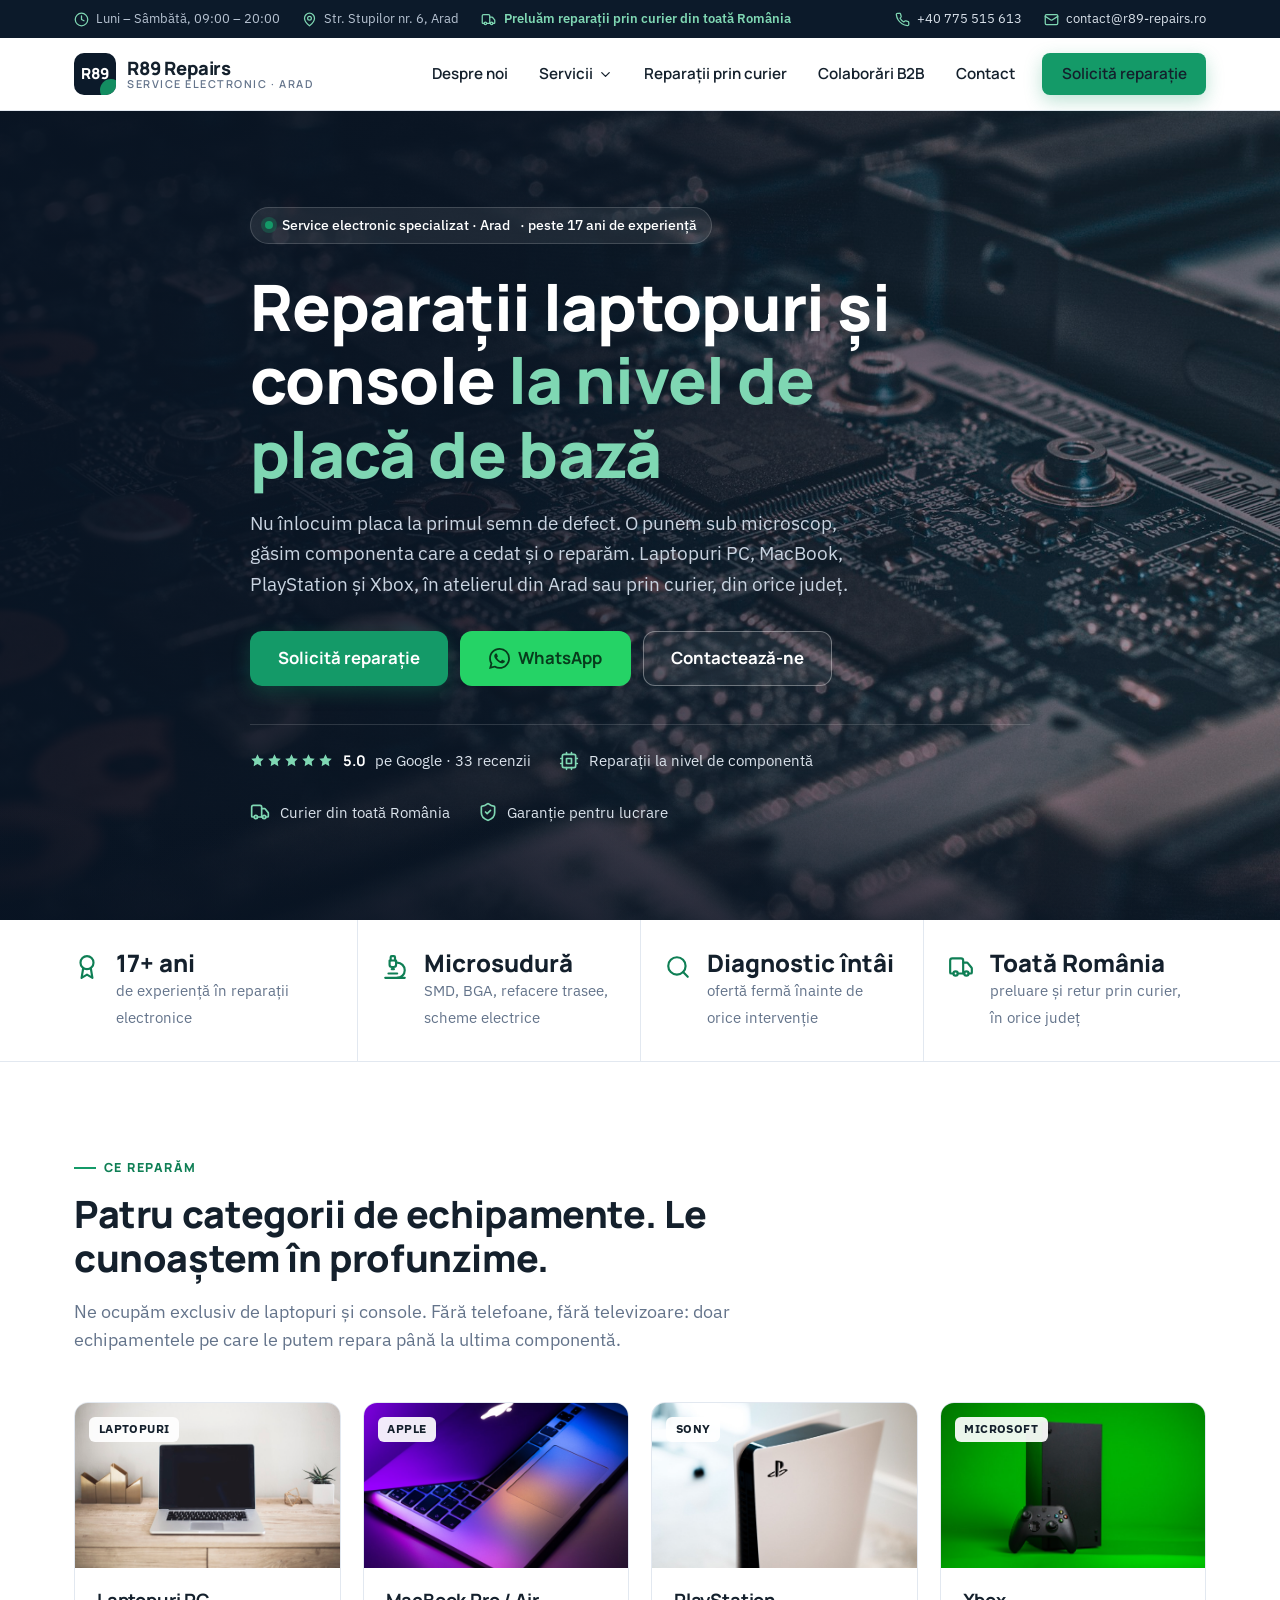
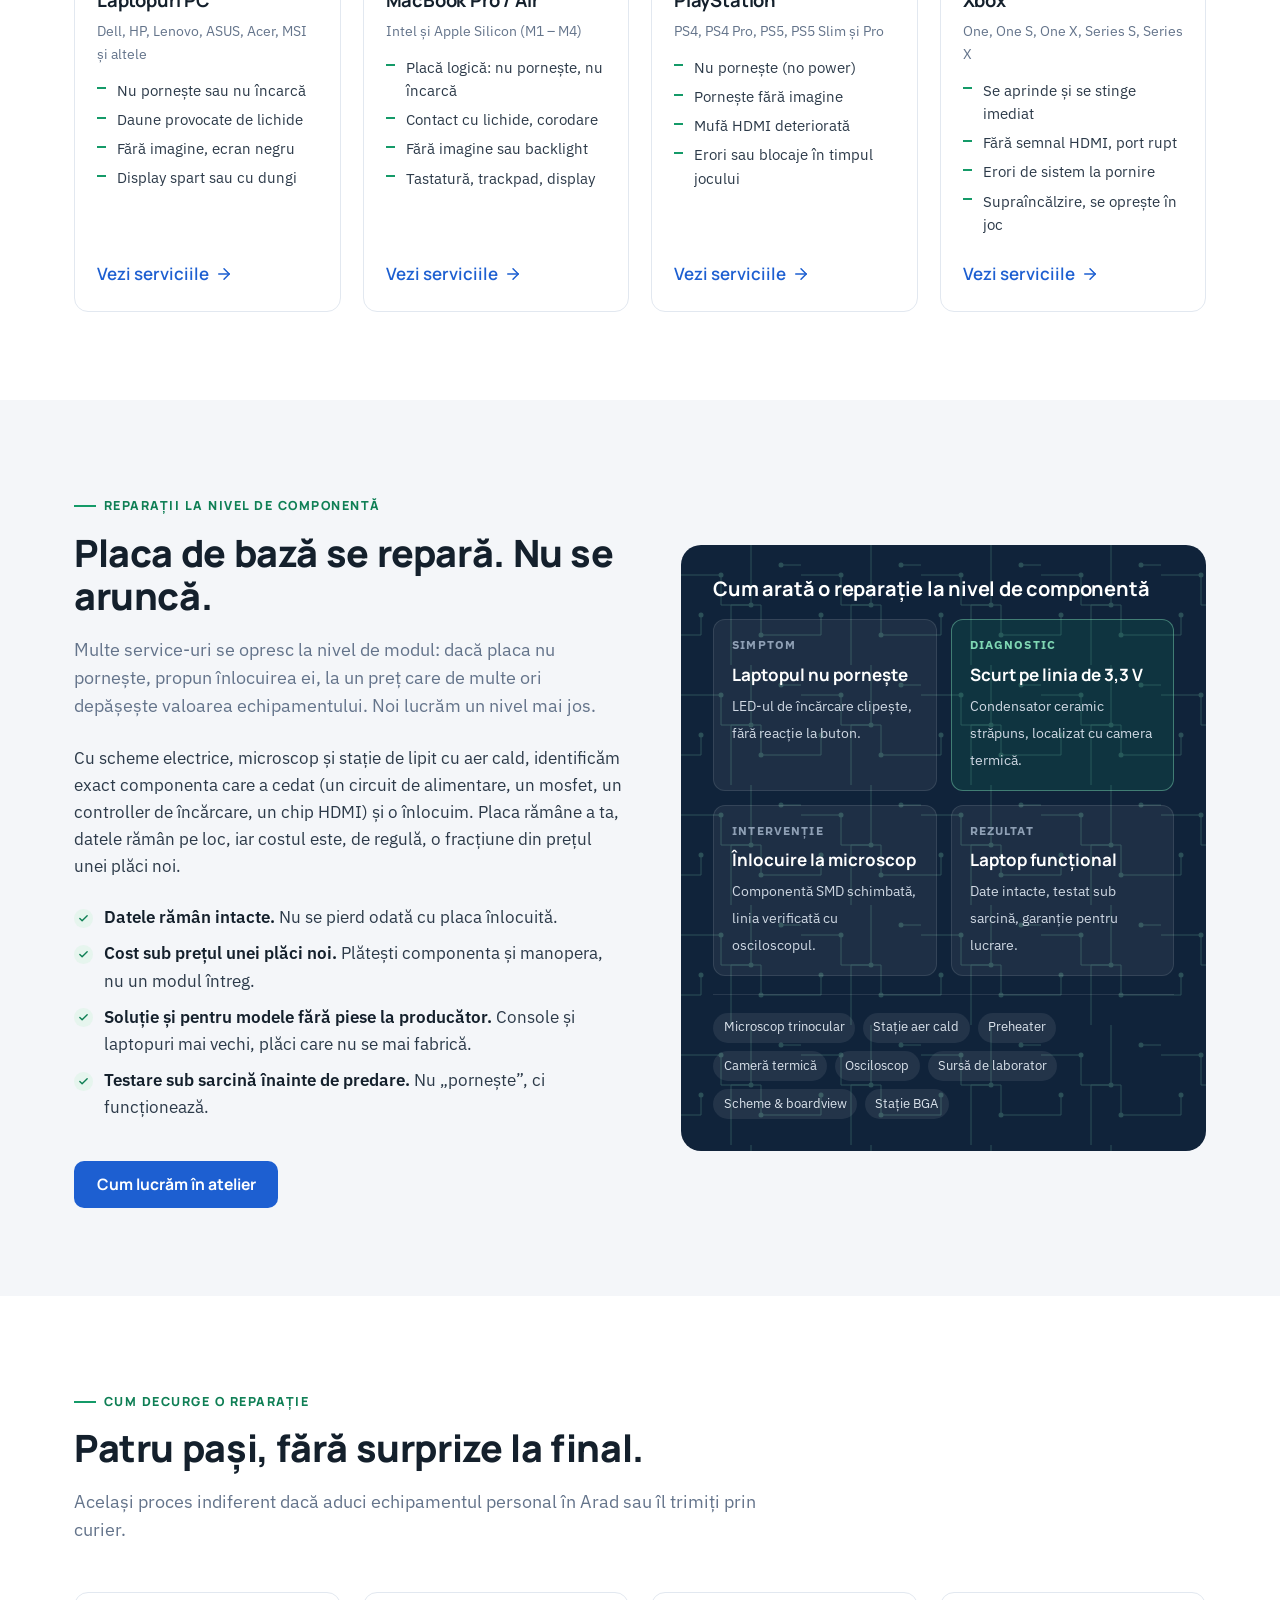
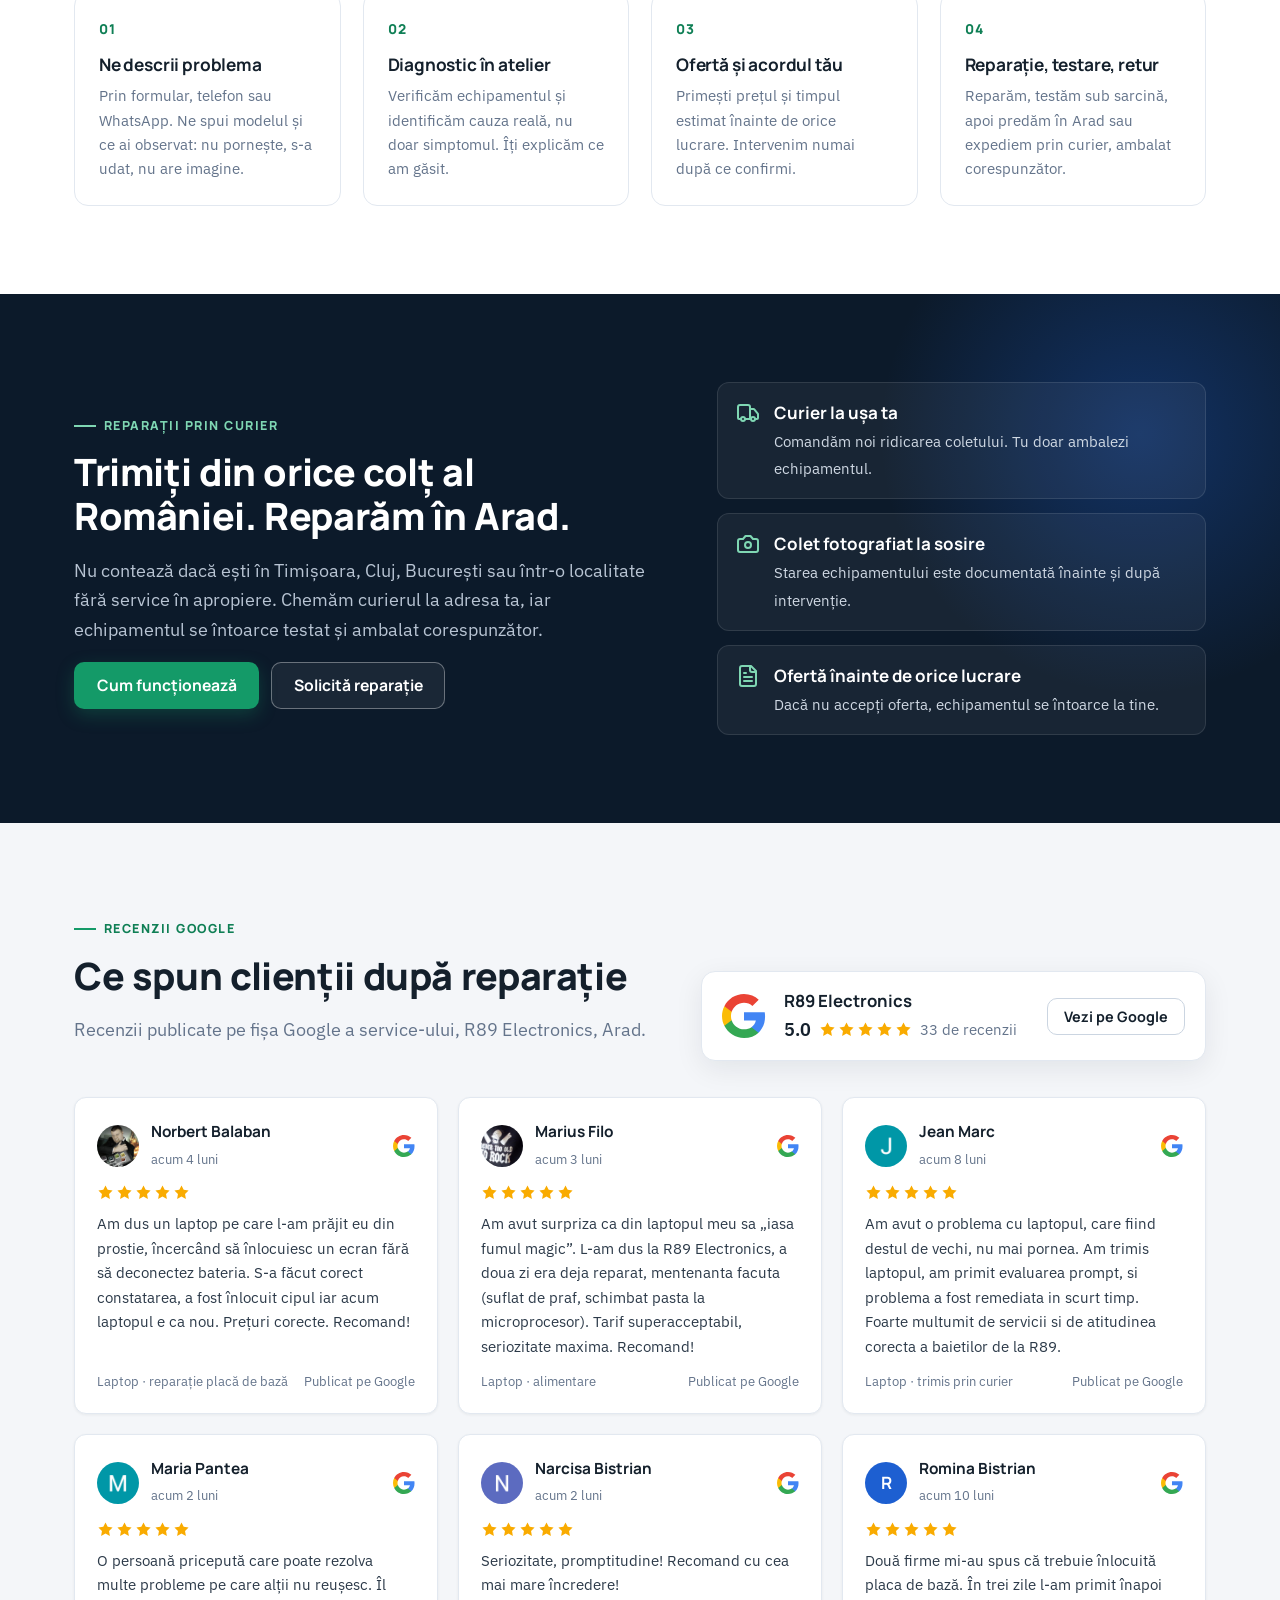
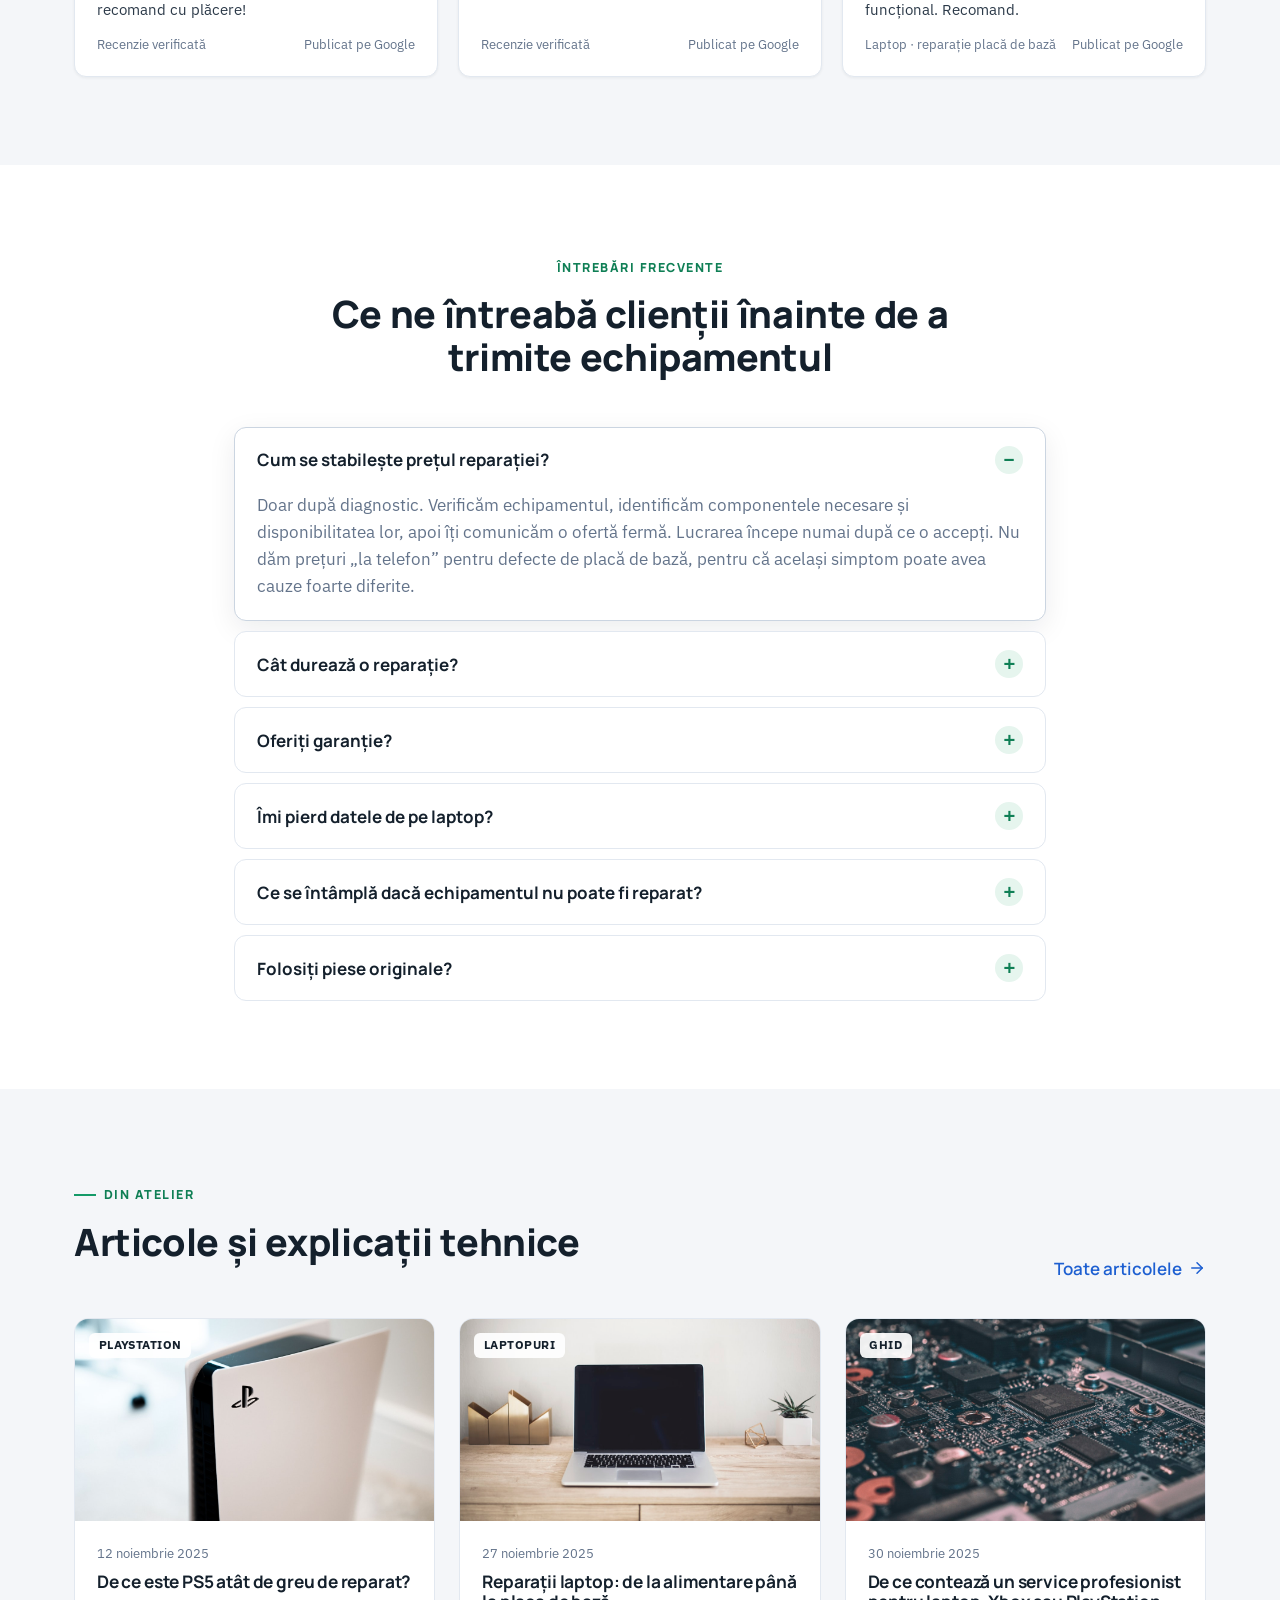
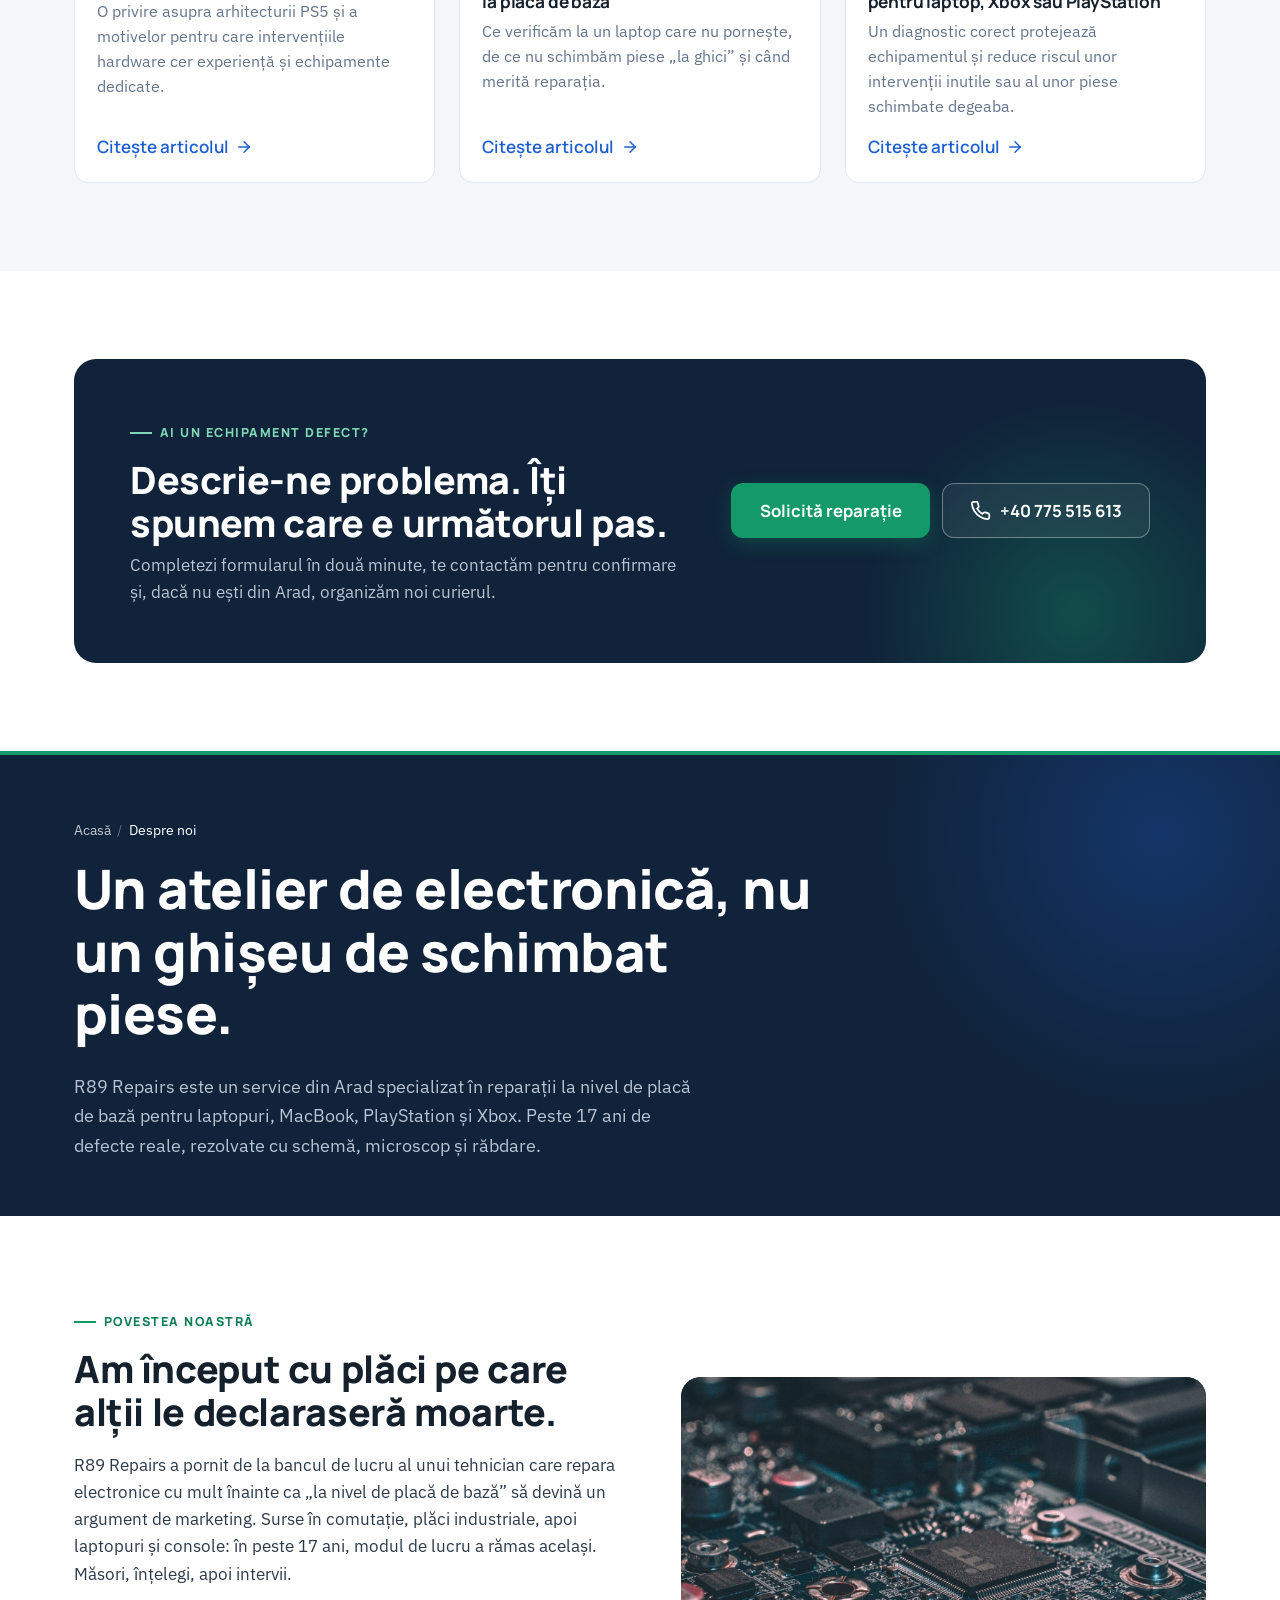
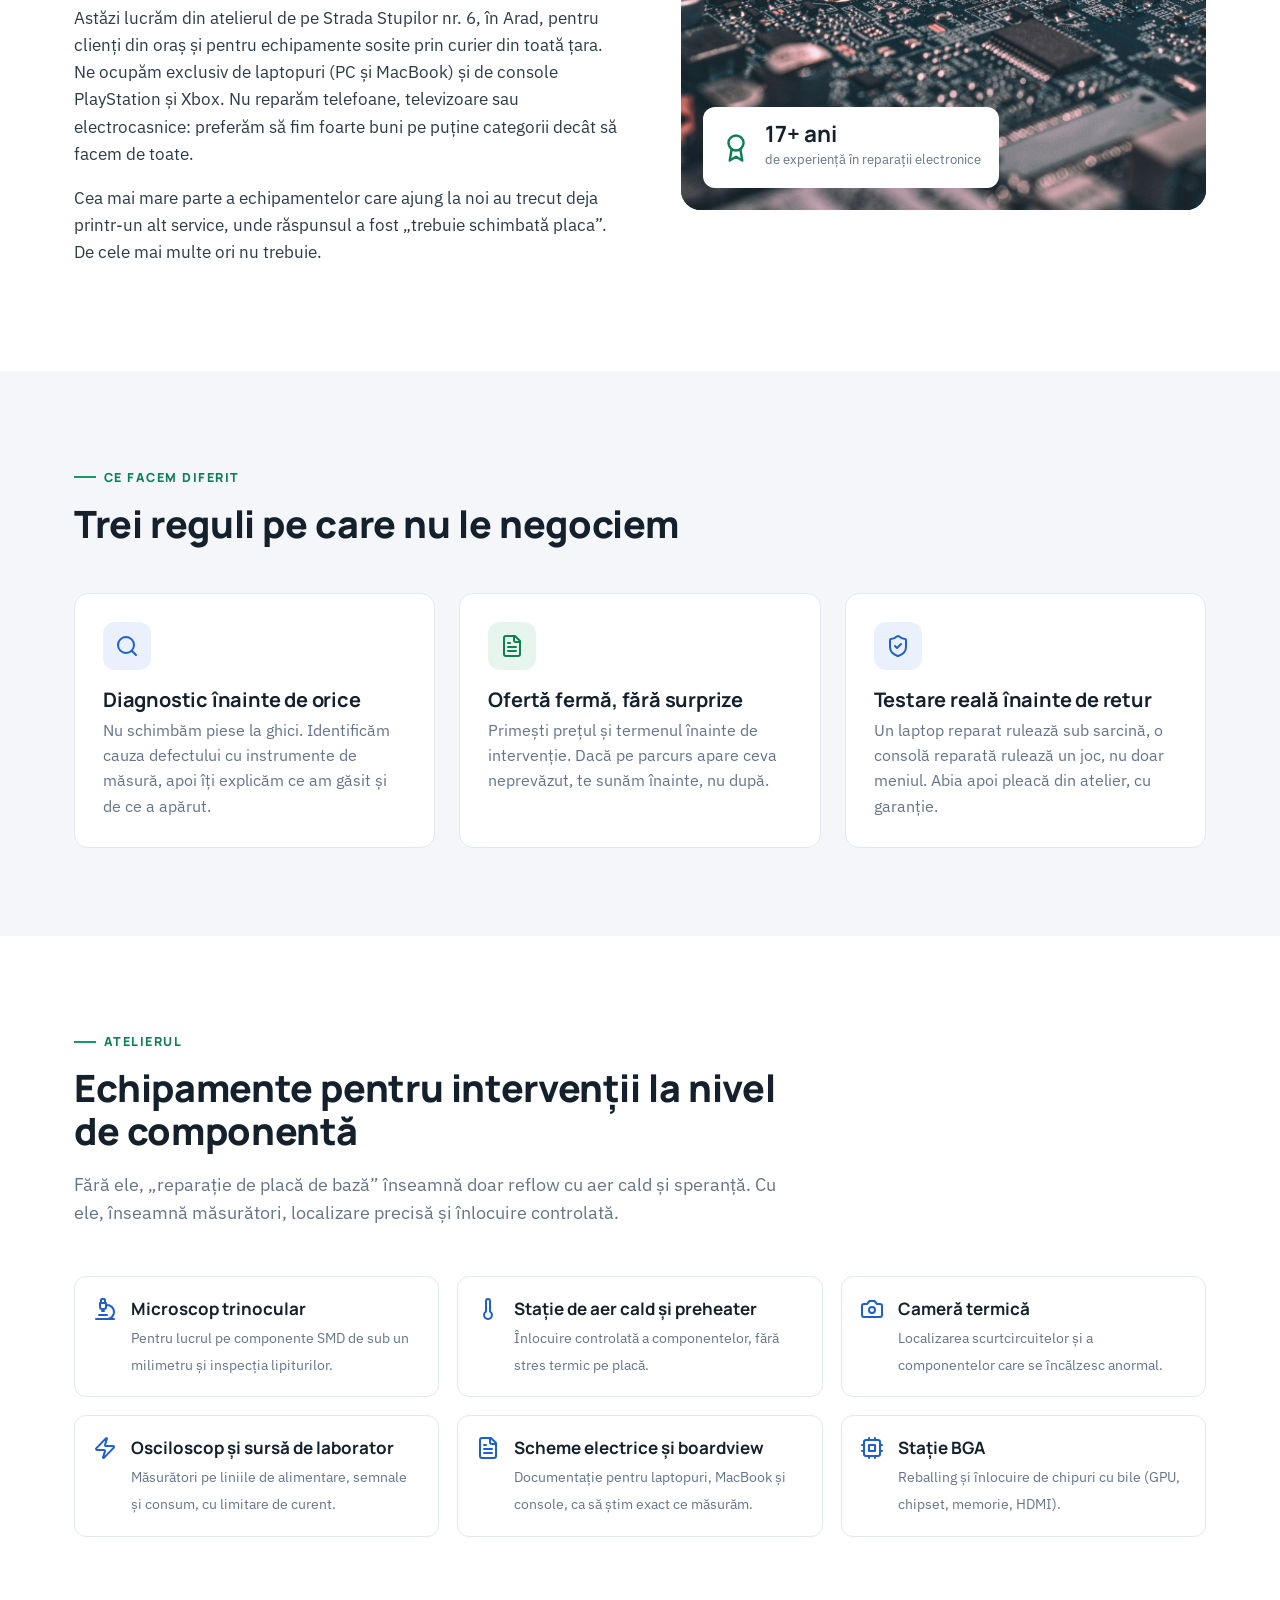
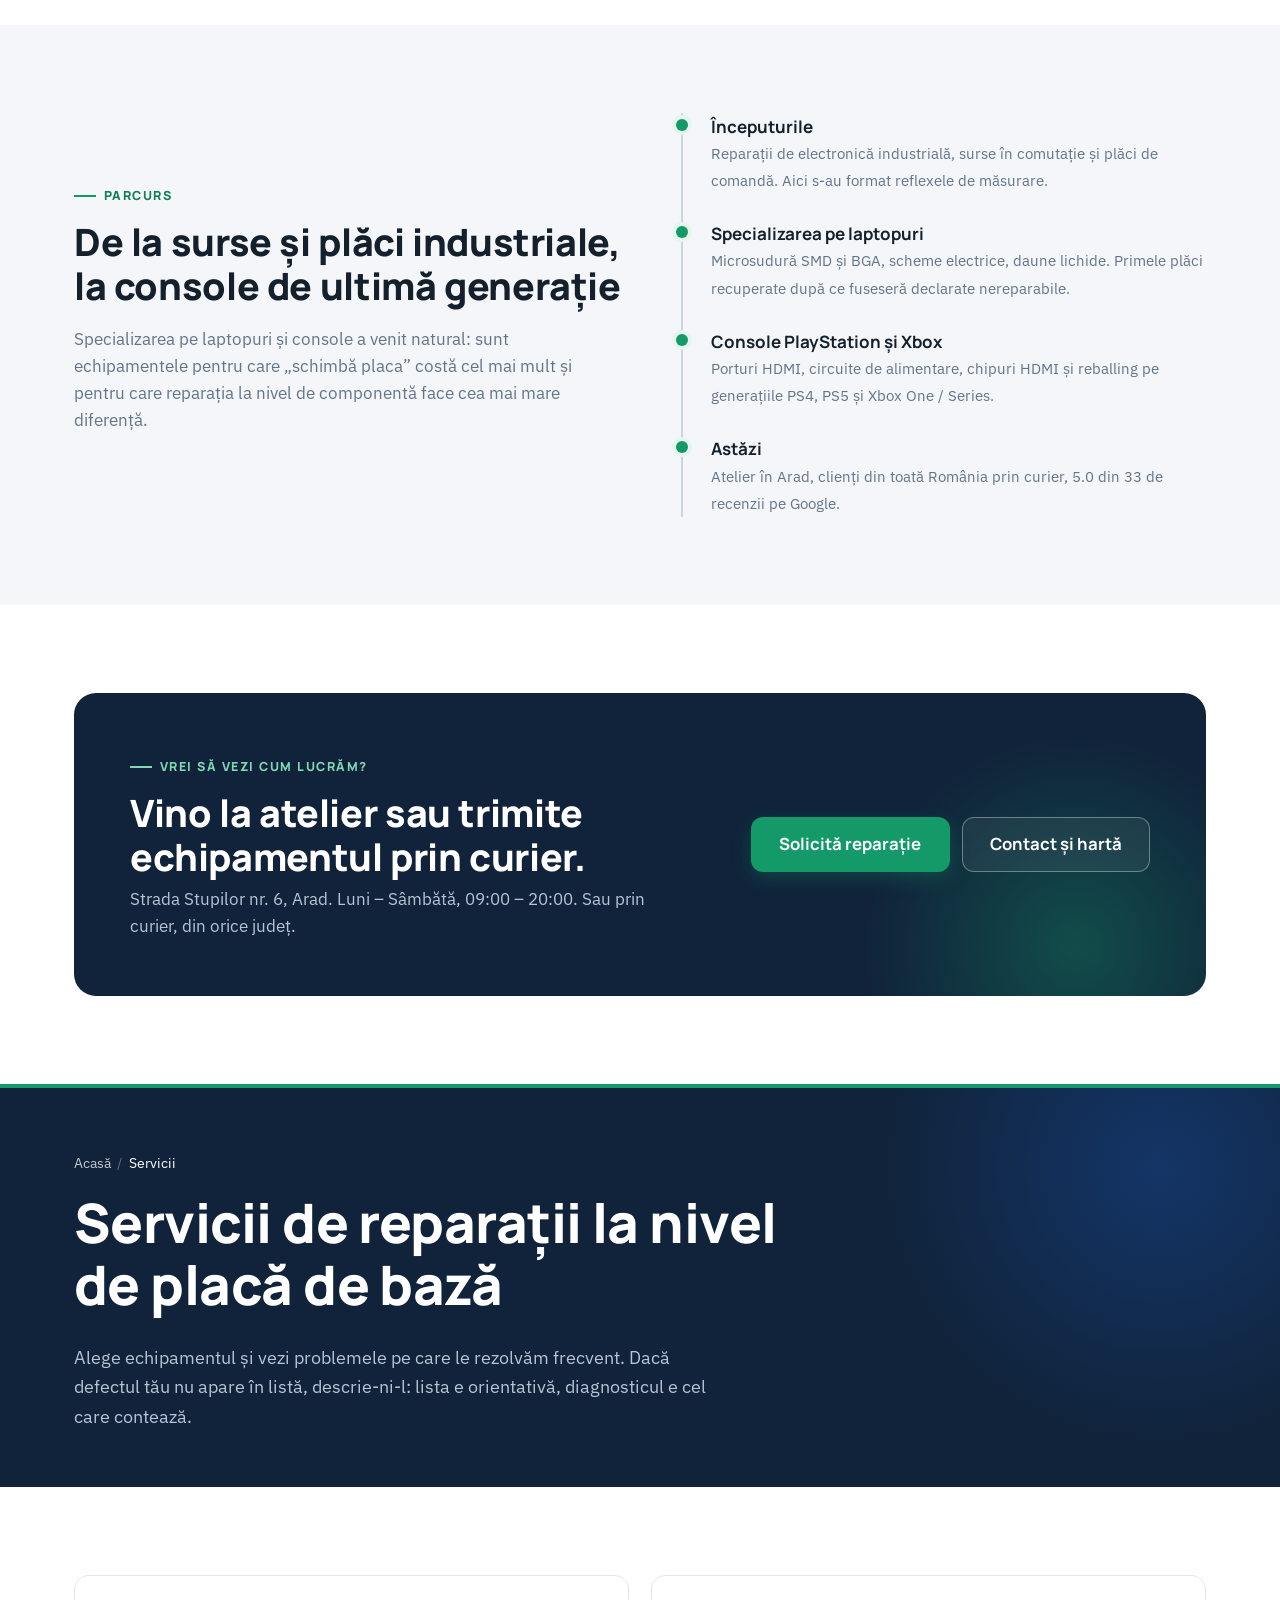
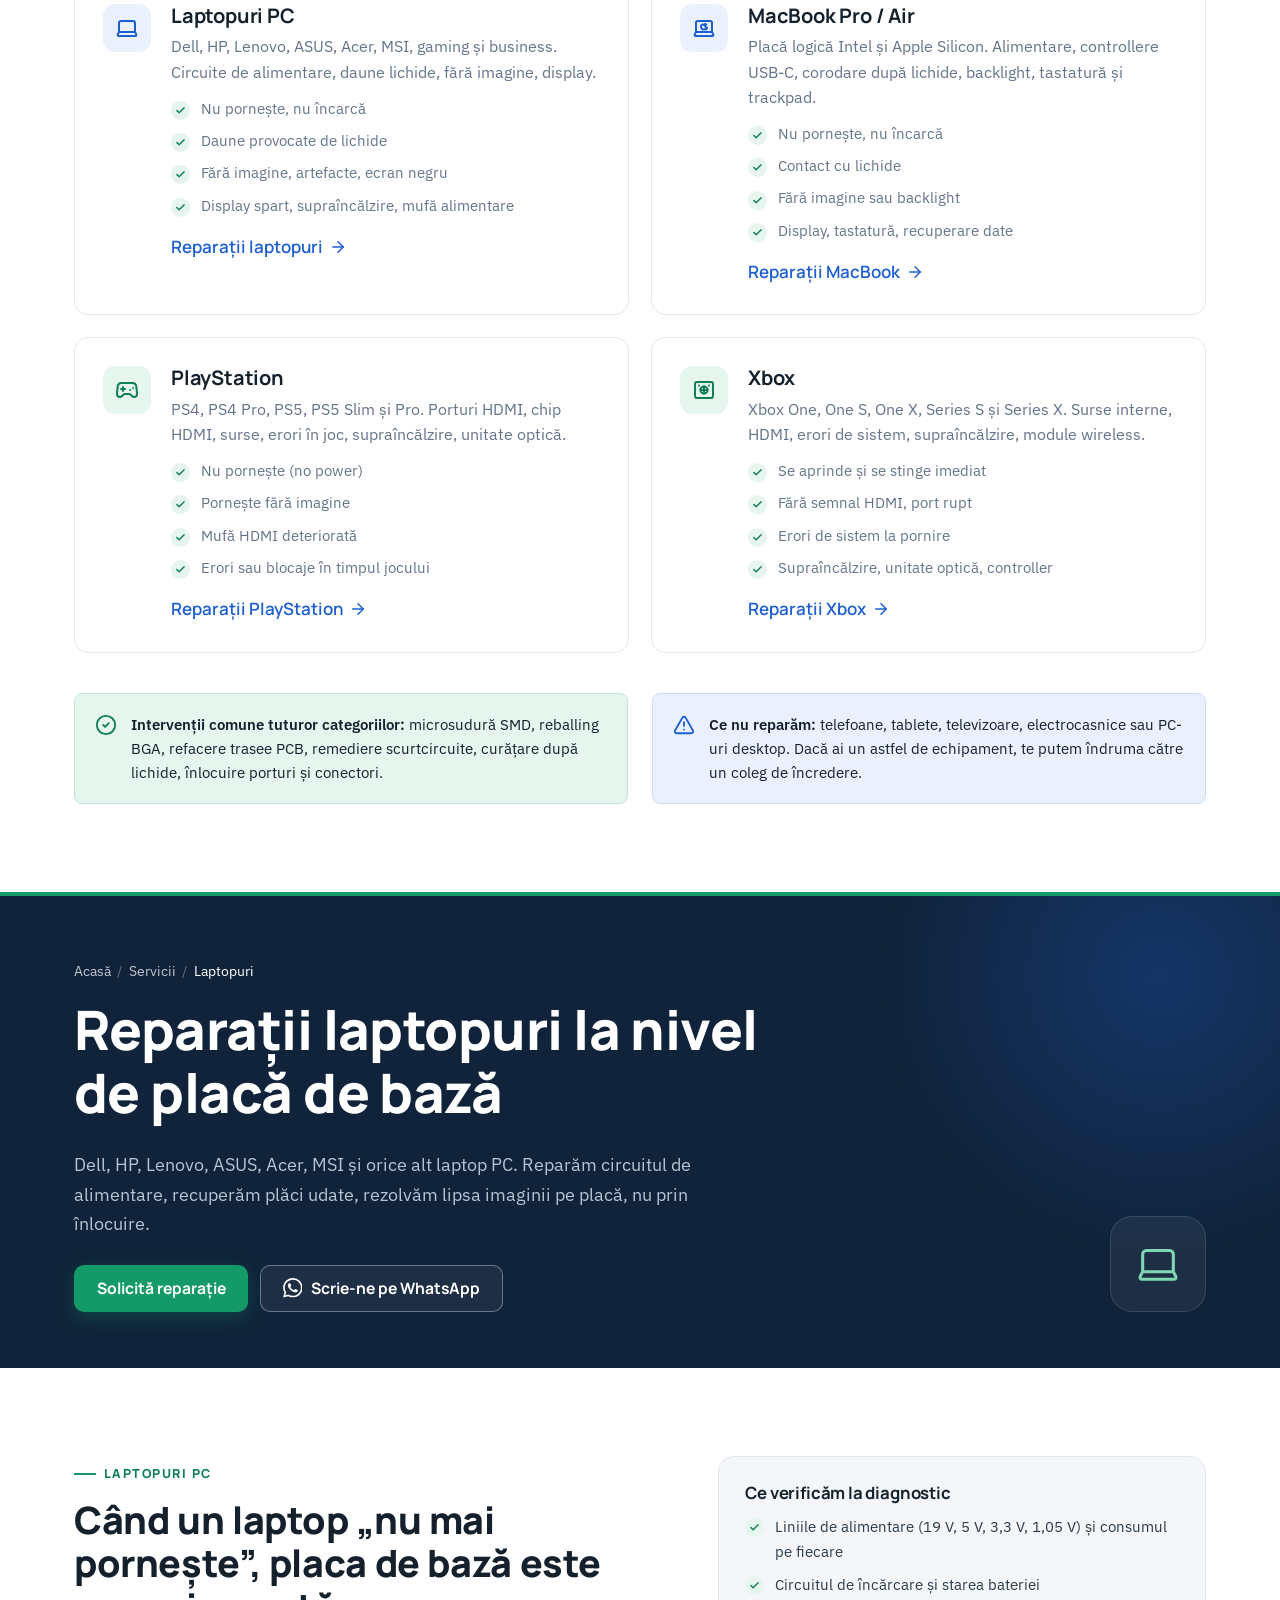
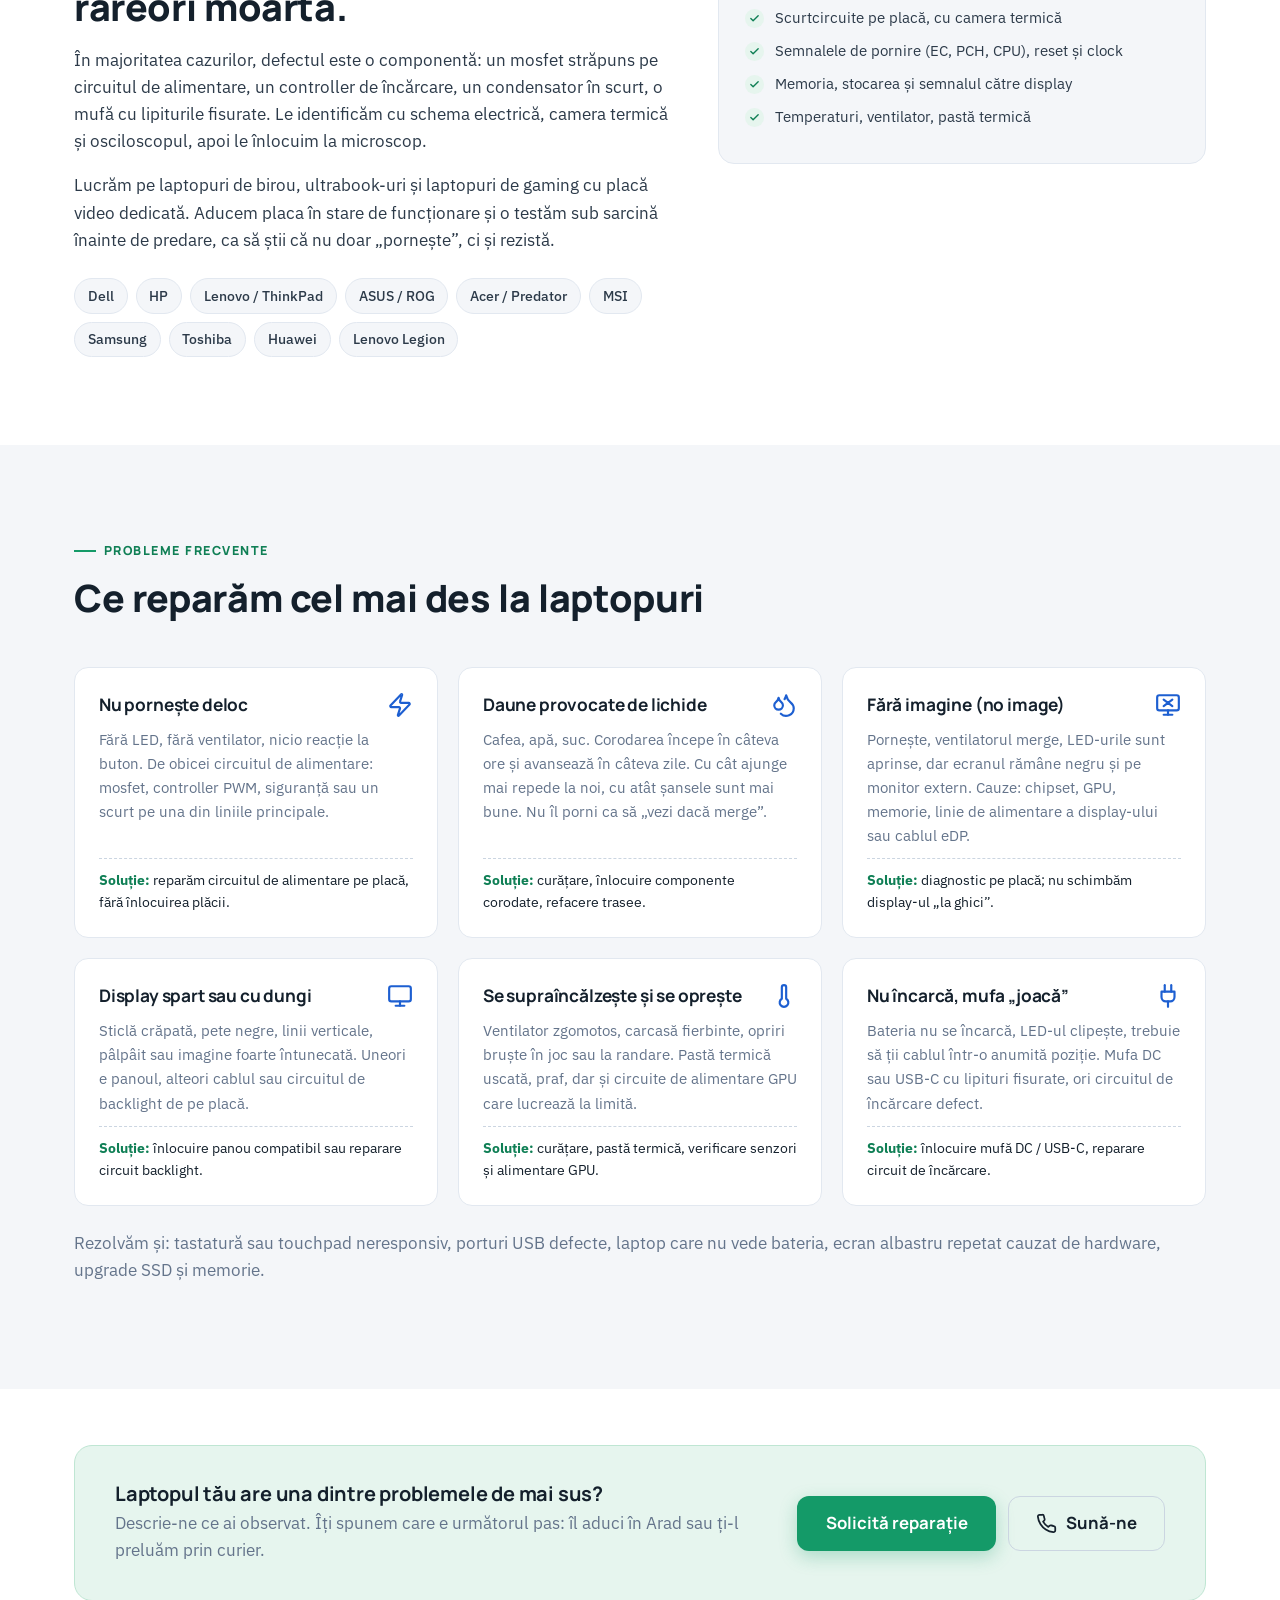
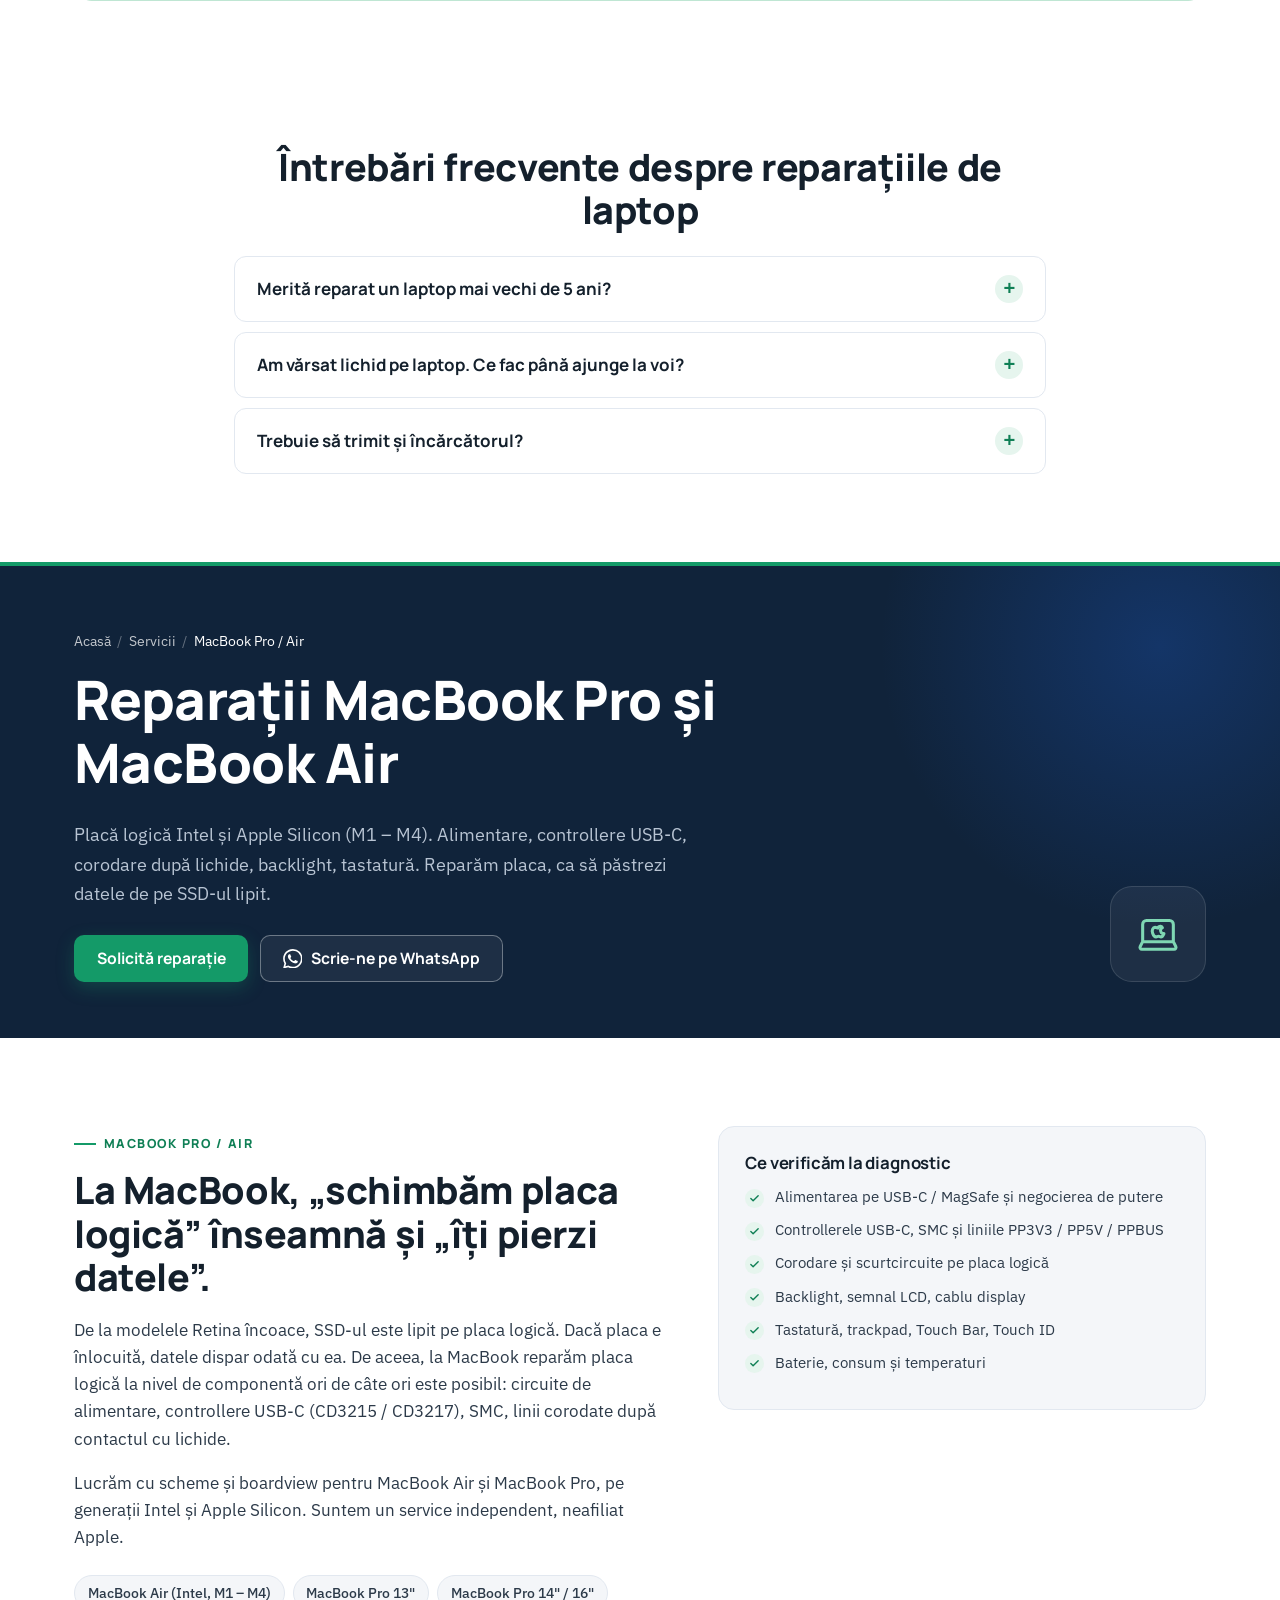
==== commit 62a87a64: "Fix layout mobil: fără overflow orizontal, spațieri și fonturi adaptate - topbar: fără nowrap pe mob" ====
--- a/index.html
+++ b/index.html
@@ -71,7 +71,7 @@
     <ul class="topbar-left">
       <li><svg class="icon"><use href="#i-clock"/></svg> Luni – Sâmbătă, 09:00 – 20:00</li>
       <li><svg class="icon"><use href="#i-pin"/></svg> Str. Stupilor nr. 6, Arad</li>
-      <li class="badge-ro"><svg class="icon"><use href="#i-truck"/></svg> Preluăm reparații prin curier din toată România</li>
+      <li class="badge-ro"><svg class="icon"><use href="#i-truck"/></svg> <span><span class="m-hide">Preluăm reparații prin curier</span><span class="m-only">Reparații prin curier</span> din toată România</span></li>
     </ul>
     <ul class="topbar-right">
       <li><svg class="icon"><use href="#i-phone"/></svg> <a href="tel:+40775515613">+40 775 515 613</a></li>
@@ -141,7 +141,7 @@
   <div class="hero">
     <div class="container">
       <div class="hero-content">
-        <span class="hero-kicker"><span class="dot"></span> Service electronic specializat · Arad · peste 17 ani de experiență</span>
+        <span class="hero-kicker"><span class="dot"></span> <span>Service electronic specializat · Arad</span><span class="m-hide">· peste 17 ani de experiență</span></span>
         <h1>Reparații laptopuri și console <span class="accent">la nivel de placă de bază</span></h1>
         <p class="hero-lead">Nu înlocuim placa la primul semn de defect. O punem sub microscop, găsim componenta care a cedat și o reparăm. Laptopuri PC, MacBook, PlayStation și Xbox, în atelierul din Arad sau prin curier, din orice județ.</p>
         <div class="hero-actions">
--- a/css/style.css
+++ b/css/style.css
@@ -189,7 +189,7 @@
 
 .site-header {
   position: sticky; top: 0; z-index: 100; background: rgba(255, 255, 255, .96);
-  backdrop-filter: saturate(160%) blur(8px); border-bottom: 1px solid var(--line);
+  -webkit-backdrop-filter: saturate(160%) blur(8px); backdrop-filter: saturate(160%) blur(8px); border-bottom: 1px solid var(--line);
 }
 .site-header.is-scrolled { box-shadow: 0 4px 24px rgba(12, 26, 42, .08); }
 .nav-wrap { display: flex; align-items: center; justify-content: space-between; height: var(--header-h); gap: 24px; }
@@ -644,3 +644,51 @@
 .main-nav > li > a { position: relative; }
 .main-nav .nav-cta a.is-active::after { display: none; }
 @media (max-width: 980px) { .main-nav > li > a.is-active::after { display: none; } }
+
+/* 8. Fixuri mobil ----------------------------------------------------- */
+html { overflow-x: clip; }
+.m-only { display: none; }
+@media (max-width: 640px) {
+  .m-only { display: inline; }
+  .m-hide { display: none !important; }
+  .topbar .container { height: auto; min-height: 38px; padding-top: 7px; padding-bottom: 7px; justify-content: center; flex-wrap: wrap; gap: 4px 16px; }
+  .topbar ul { gap: 16px; flex-wrap: wrap; justify-content: center; }
+  .topbar li { white-space: normal; text-align: center; }
+  .topbar ul.topbar-left li:nth-child(1) { display: none; }
+  .topbar ul.topbar-right { display: flex; }
+  .topbar ul.topbar-right li:nth-child(2) { display: none; }
+  .hero-kicker { white-space: normal; line-height: 1.4; font-size: .8rem; padding: .45rem .8rem .45rem .55rem; }
+  .hero h1 { max-width: none; font-size: clamp(2rem, 9.2vw, 2.6rem); }
+  .hero-lead { font-size: 1.05rem; }
+  .hero-proof { display: grid; grid-template-columns: 1fr 1fr; gap: 12px 16px; padding-top: 20px; }
+  .hero-proof li { font-size: .84rem; }
+  .hero-proof li:first-child { grid-column: 1 / -1; }
+  .card { padding: 22px; }
+  .problem { padding: 20px; }
+  .bench-card { padding: 22px; border-radius: 16px; }
+  .cta-panel { padding: 32px 22px; border-radius: 16px; }
+  .cta-actions .btn { flex: 1 1 auto; }
+  .page-head { padding: 44px 0 40px; }
+  .page-head h1 { font-size: clamp(1.8rem, 8vw, 2.3rem); }
+  .page-head .page-head-actions .btn { flex: 1 1 auto; }
+  .section-head { margin-bottom: 32px; }
+  .steps.vertical .step { padding: 20px; }
+  .service-intro .side-card, .contact-card { padding: 22px; }
+  .service-cta { padding: 24px 20px; }
+  .g-summary { padding: 14px 16px; gap: 12px; }
+  .reviews-head { margin-bottom: 24px; }
+  .review-card { padding: 18px; }
+  .faq details { padding: 0 16px; }
+  .faq summary { padding: 15px 0; font-size: .98rem; }
+  .btn-lg { padding: .9rem 1.2rem; font-size: 1rem; }
+  .field input, .field select, .field textarea { font-size: 16px; }
+  .choice-cards label { padding: 14px; }
+  .anpc-badge { white-space: normal; }
+  .footer-top { padding: 48px 0 32px; gap: 30px; }
+  .footer-legal .container { gap: 14px; }
+  .map-frame, .map-frame iframe { min-height: 320px; }
+  .about-media { aspect-ratio: 4 / 3; }
+  .about-media .float-card { left: 14px; bottom: 14px; padding: 12px 14px; }
+  .county-grid span, .chip { font-size: .8rem; }
+  .legal-body h3 { margin-top: 1.5rem; }
+}
